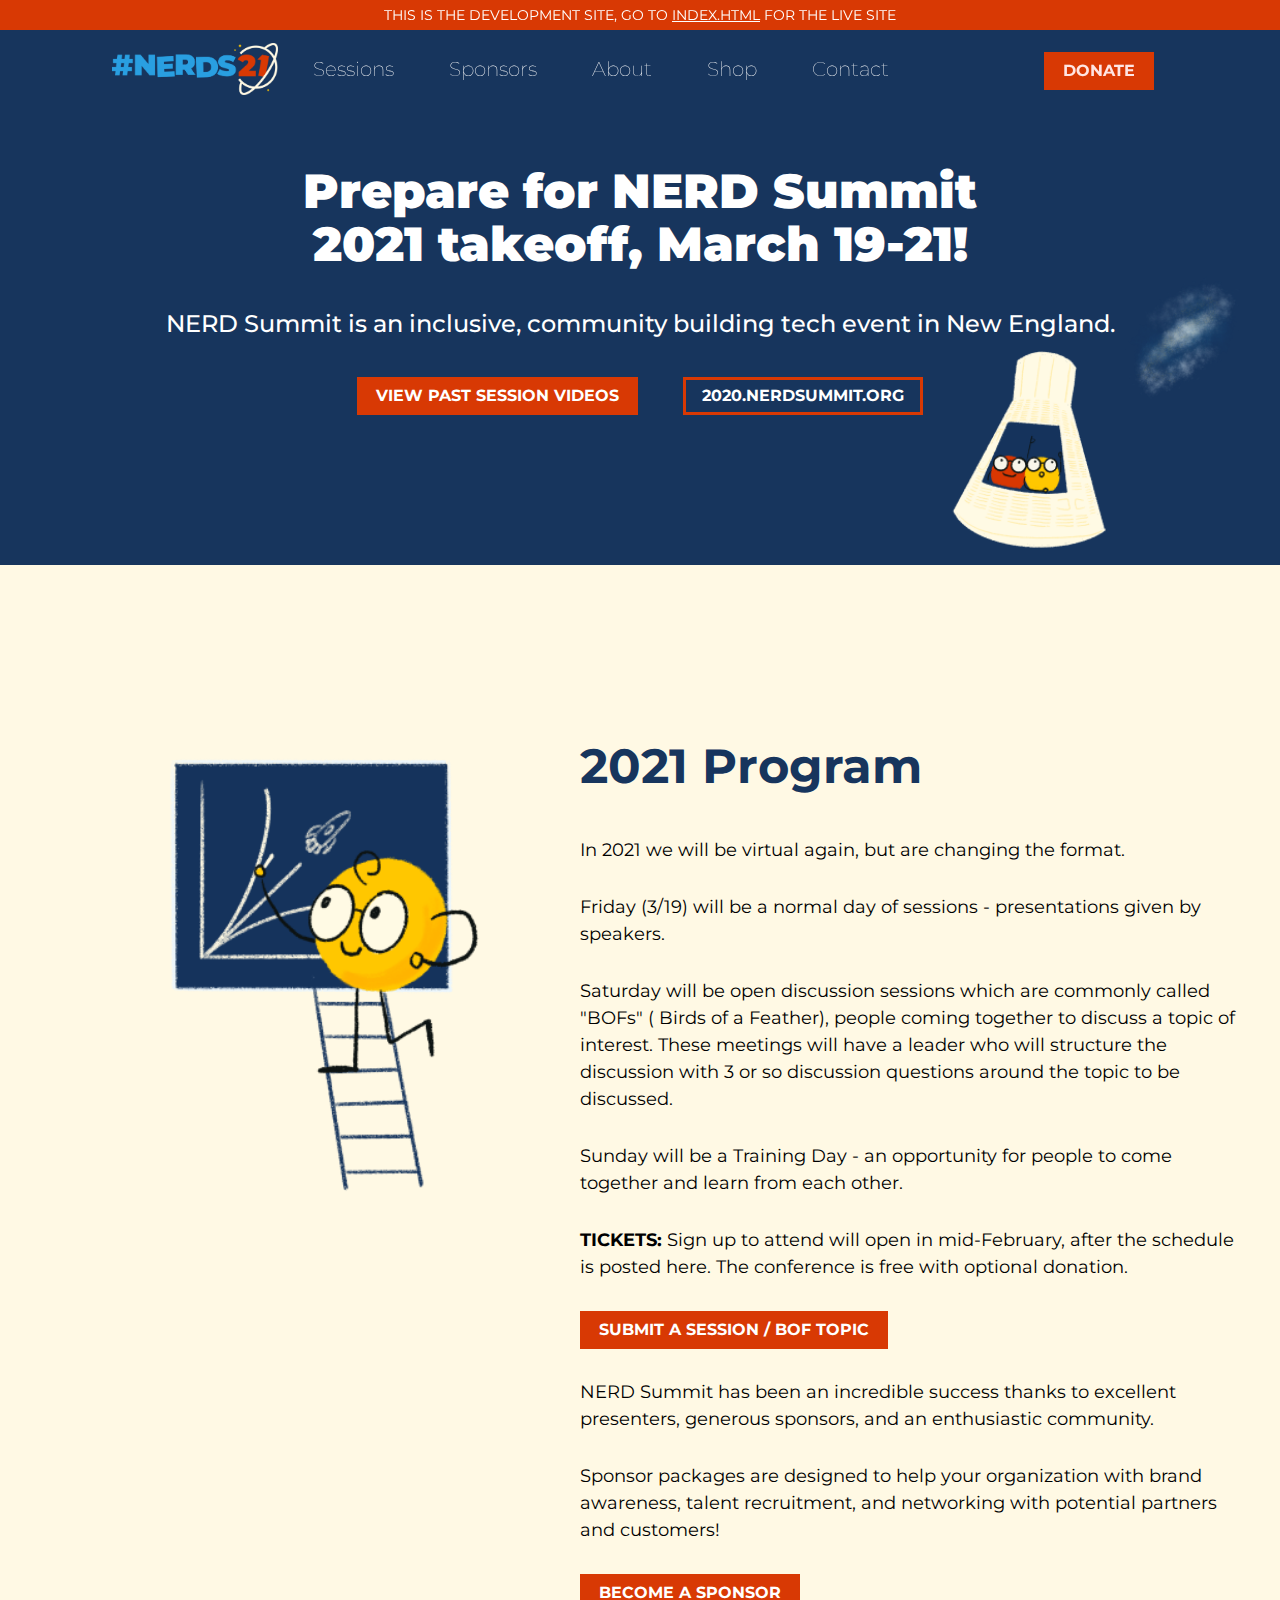
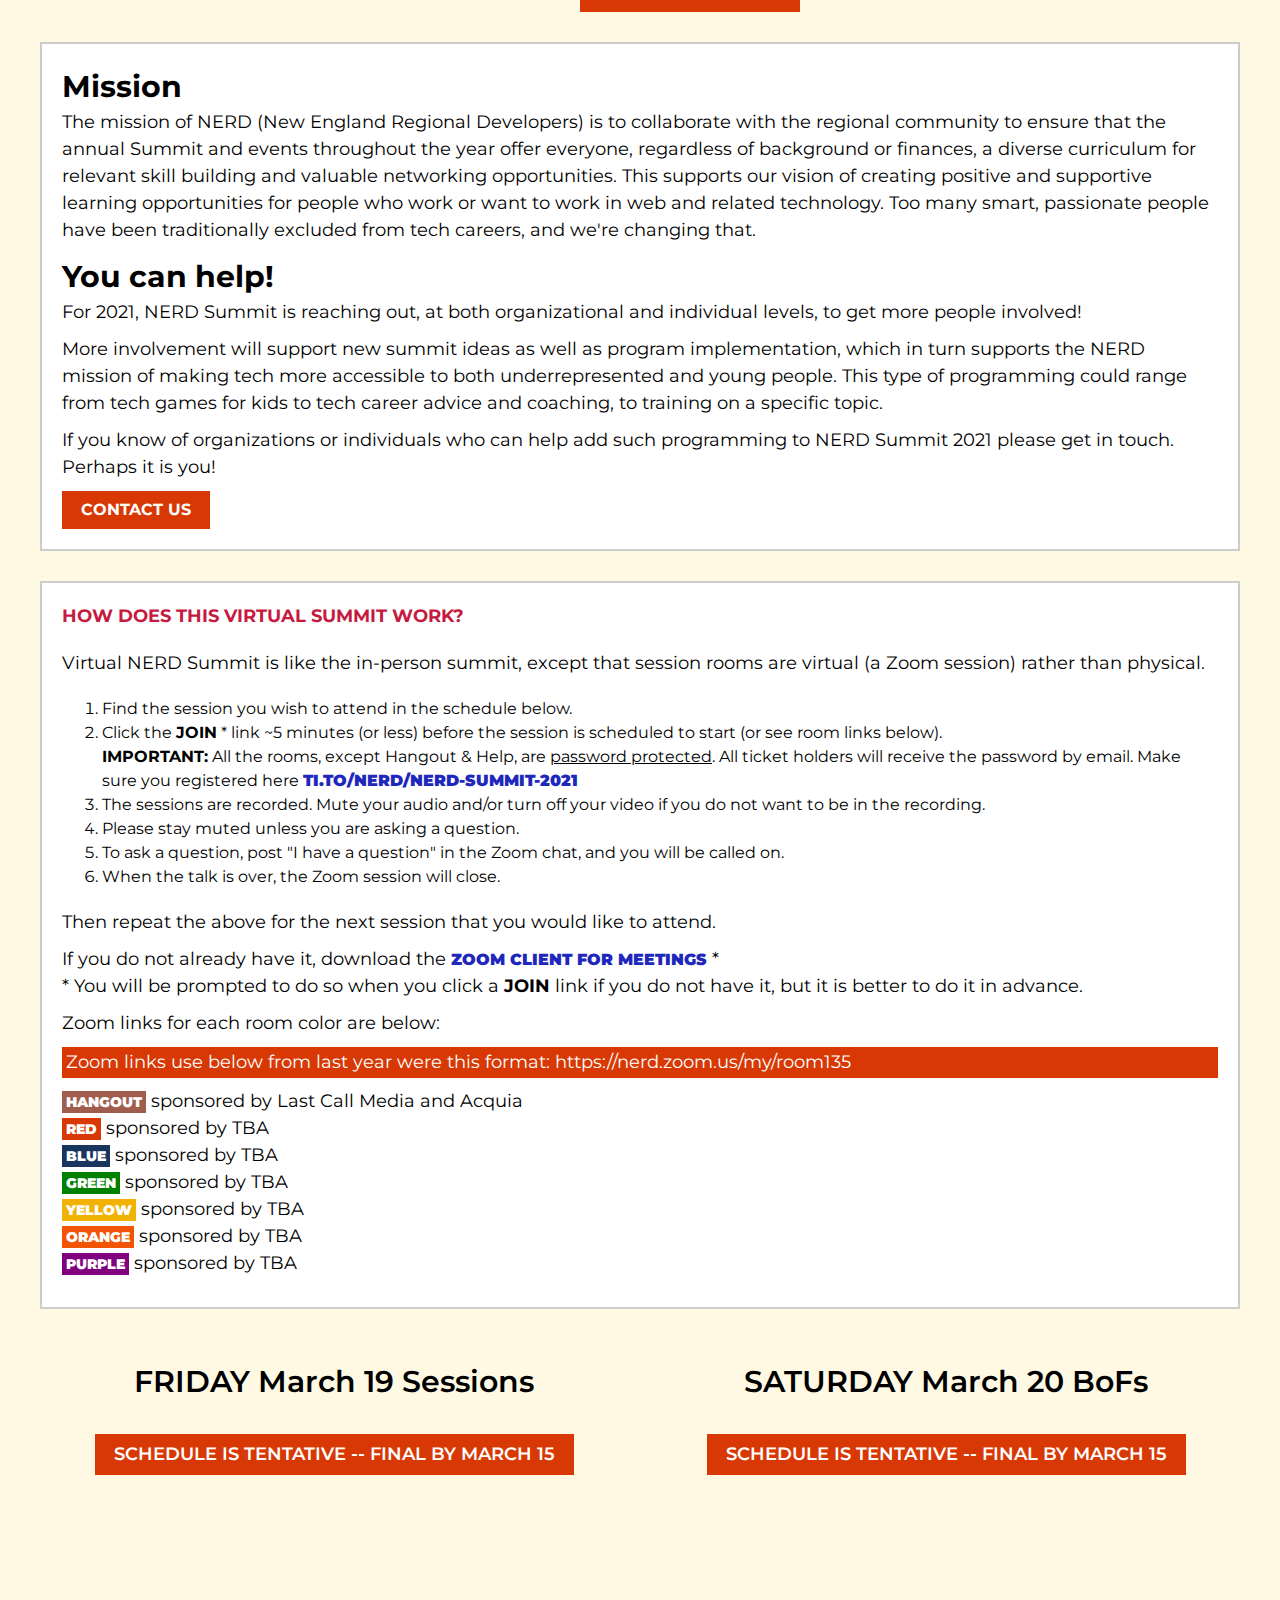
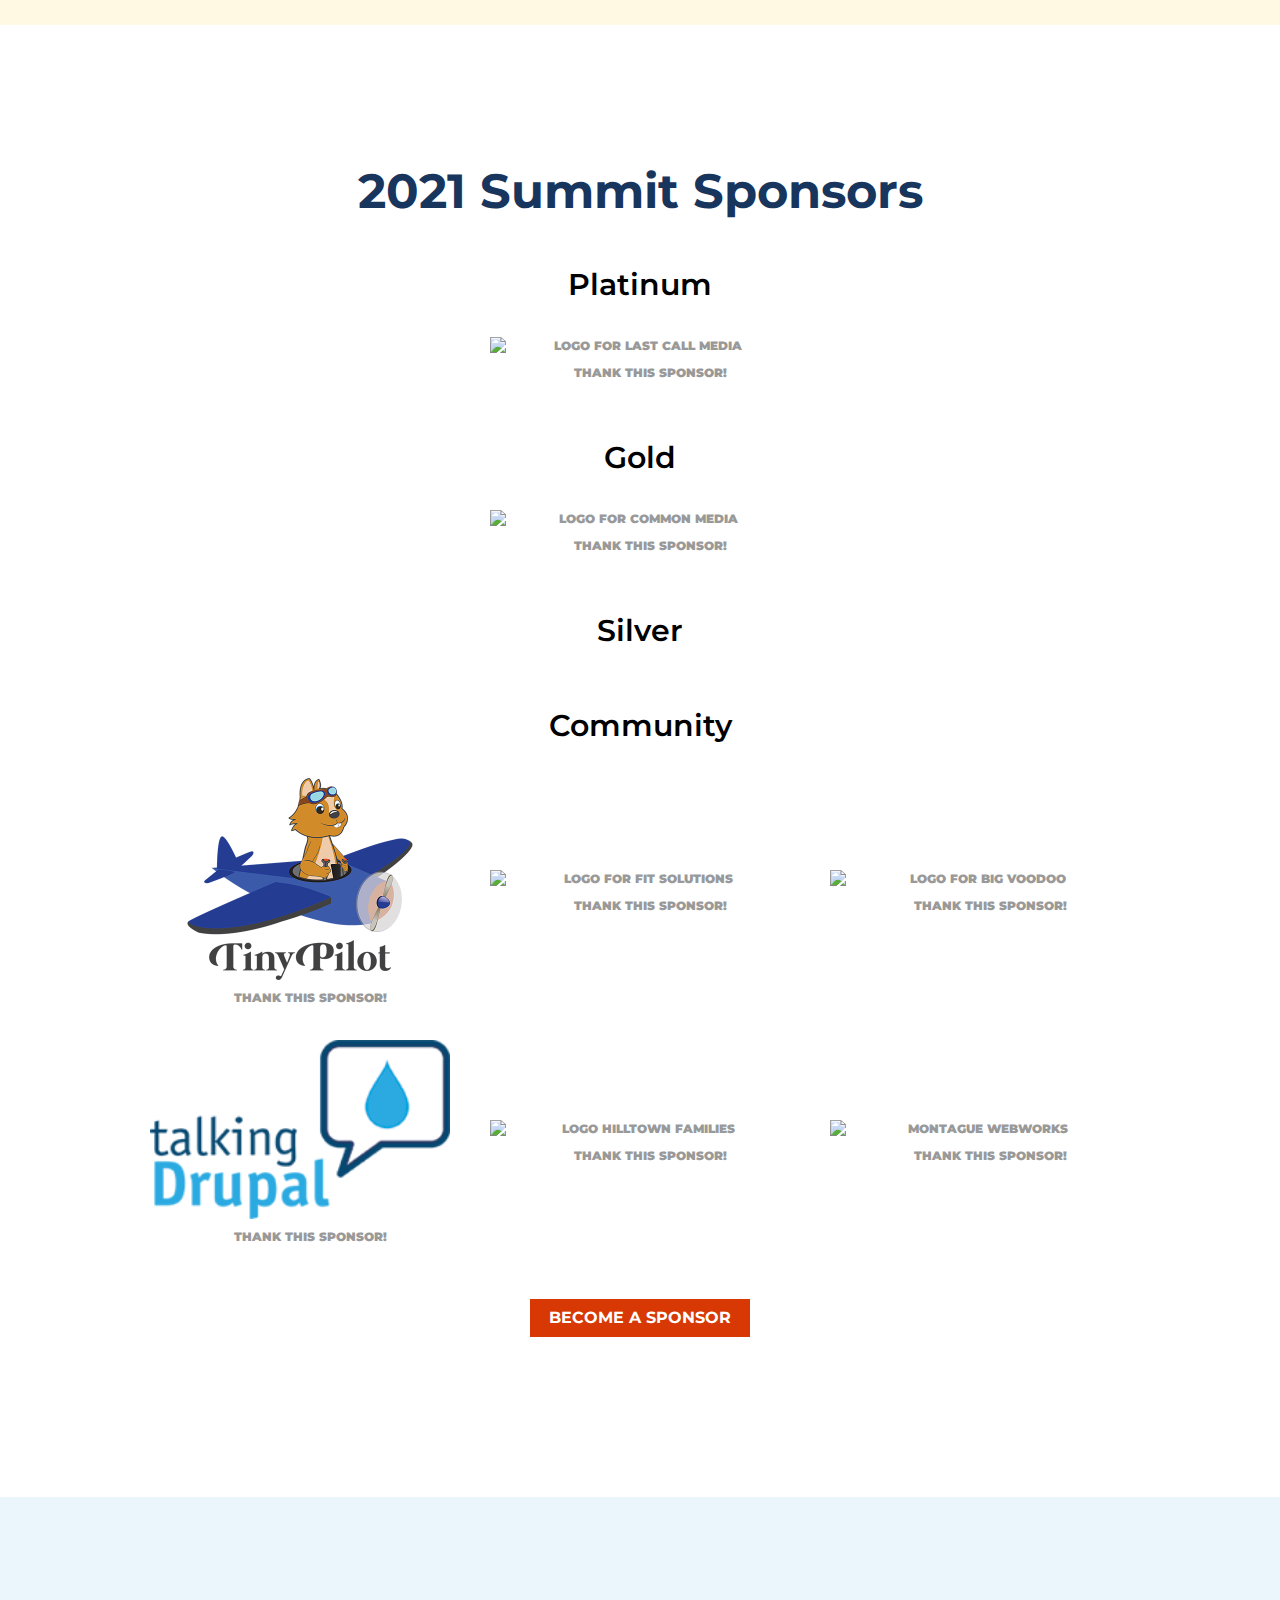
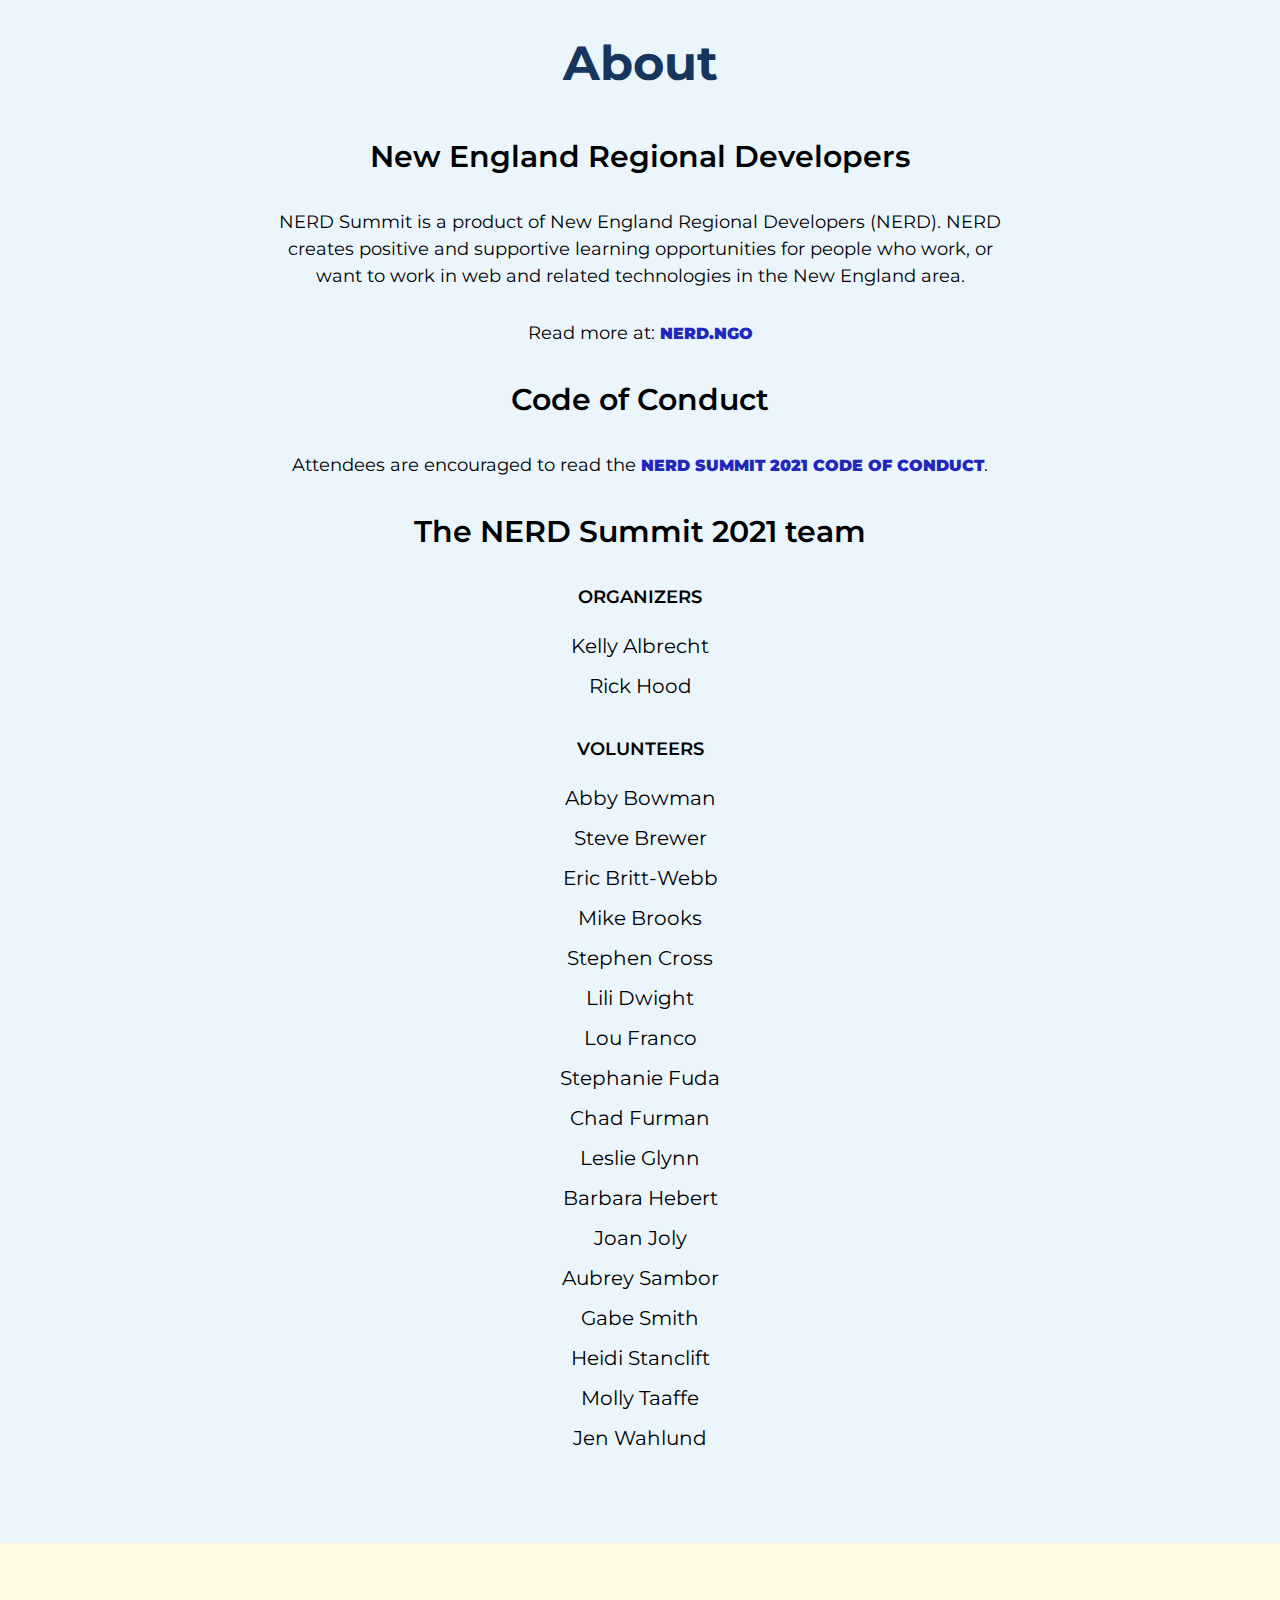
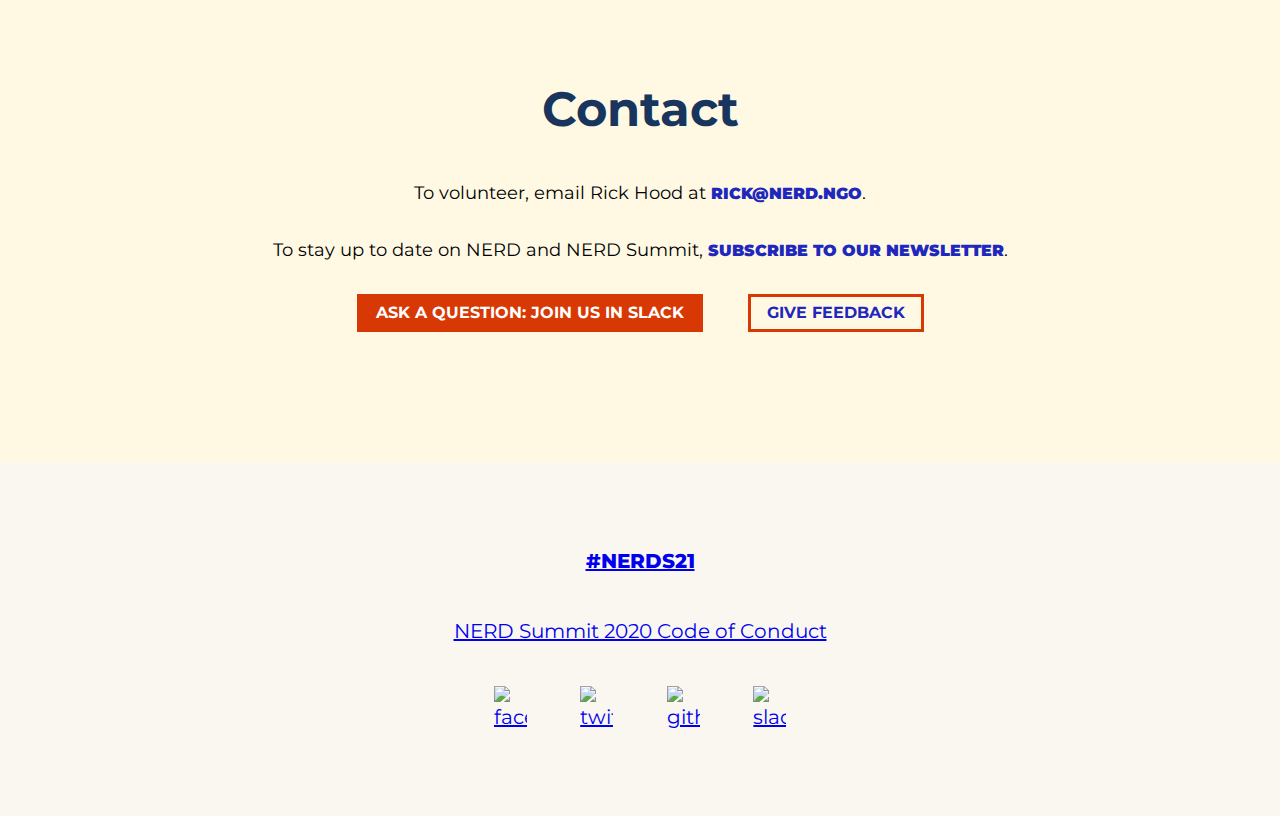
==== dev.html @ 6c16887d "tweaked colors" ====
<!doctype html>
<html class="no-js" lang="en" dir="ltr">

  <head>
    <meta charset="utf-8">
    <meta http-equiv="x-ua-compatible" content="ie=edge">
    <meta name="viewport" content="width=device-width, initial-scale=1.0">
    <title>NERD Summit 2021</title>
    <link rel="shortcut icon" href="images/NERDS21_Logo_favicon.png" type="image/png" />
    <link rel="stylesheet" href="fonts/stylesheet.css">
    <link rel="stylesheet" href="css-new/styles.css?v=1">
    <script src="https://cdnjs.cloudflare.com/ajax/libs/anchor-js/3.2.2/anchor.js"></script>
    <script src="https://cdnjs.cloudflare.com/ajax/libs/dompurify/2.0.3/purify.min.js"></script>
  </head>

  <body>

  <div id="skip">
    <a href="#maincontent">Skip to main content</a>
  </div>
  
    <header class="header" role="banner">

      <div class="header__inner header--fixed" id="header1">

        <div id="notice" class='dev'>
          <p>THIS IS THE DEVELOPMENT SITE, GO TO <a href="/">INDEX.HTML</a> FOR THE LIVE SITE</p>
        </div>

        <nav class="nav" role="navigation">
          <h1 class="logo"><a href="/"><img alt="NERDS 20 logo" src="/images/NERDS21_Logo_Website.png"></a></h1>
          <ul class="nav__list">
            <li class="nav__item"><a href="#sessions">Sessions</a></li>
            <!-- <li class="nav__item"><a href="#location">Location</a></li> -->
            <li class="nav__item"><a href="#sponsors">Sponsors</a></li>
            <li class="nav__item"><a href="#about">About</a></li>
            <li class="nav__item"><a href="https://shop.nerd.ngo/" target="blank">Shop</a></li>
            <li class="nav__item"><a href="#contact">Contact</a></li>
            <li class="nav__item billboard__button-item"><a class="billboard__button billboard__button--primary" href="https://www.mightycause.com/organization/Nerd" target="blank">Donate</a></li>
          </ul>
        </nav>
      </div>
    </header>

    <a class="billboard__anchor-link" name="summit"></a>

    <main id="mainconten" role="main">

    <section class="billboard billboard--summit">
      <div class="billboard__inner">
        <div class="billboard__narrow">
          <h2 class="billboard__header">Prepare for NERD Summit 2021 takeoff, March 19-21!</h2>
        </div>
        <span class="billboard__callout">NERD Summit is an inclusive, community building tech event in New England.</span>
              
        <ul class="billboard__button-container">
    <!--   <li class="billboard__button-item">
            <a class="billboard__button billboard__button--primary" href="https://ti.to/nerd/nerd-summit-2020" target="blank">Get tickets!</a>
          </li>  -->
           <li class="billboard__button-item">
                  <a class="billboard__button billboard__button--primary" href="https://www.youtube.com/nerdsummit" target="blank">View past session videos</a>
          </li>
          <li class="billboard__button-item">
                  <a class="billboard__button billboard__button--outline" href="https://2020.nerdsummit.org" target="blank">2020.nerdsummit.org</a>
          </li>
         <!--    <li class="billboard__button-item">
            <a class="billboard__button billboard__button--secondary" href="https://wiki.nerd.ngo/display/SPONSOR" target="blank">Become a sponsor</a>
          </li>
          -->
        </ul>
          <img src="images/NERDys_2021_3.png" class="nerdy__hero" alt="" />
      </div>
    </section>
    
    <section class="billboard billboard--sessions">
      <div class="billboard__inner">
        <div class="billboard__columns--45-55">
          <div>
            <img src="images/NERDys_2021_5_1.png" class="nerdy__sessions" alt="" />
          </div>
          <div>    
          <h2 class="billboard__header--blue">2021 Program</h2>     

          <p>In 2021 we will be virtual again, but are changing the format.</p>  
          <p>Friday (3/19) will be a normal day of sessions - presentations given by speakers.</p>  
          <p>Saturday will be open discussion sessions which are commonly called "BOFs" ( Birds of a Feather),  people coming together to discuss a topic of interest. 
          These meetings will have a leader who will structure the discussion with 3 or so discussion questions around the topic to be discussed. </p>
          <p>Sunday will be a Training Day - an opportunity for people to come together and learn from each other.<p>  
          <p><strong>TICKETS:</strong>  Sign up to attend will open in mid-February, after the schedule is posted here. The conference is free with optional donation.<p>   
    
          <a class="billboard__button billboard__button--primary" href='https://nerdsummit.atlassian.net/wiki/spaces/SES/overview'>SUBMIT A SESSION / BOF TOPIC</a> </p>
          <p> NERD Summit has been an incredible success thanks to excellent presenters, generous sponsors, and an enthusiastic community. </p>
          <p> Sponsor packages are designed to help your organization with brand awareness, talent recruitment, and networking with potential partners and customers! </p>            
          <a class="billboard__button billboard__button--primary" href="https://nerdsummit.atlassian.net/wiki/spaces/SPONSOR/overview" target="blank">Become a sponsor</a>

            </div>
          </div>
  

          <div class="virtual"> 
          <h2>Mission </h2>
          <p>The mission of NERD (New England Regional Developers) is to collaborate with the regional community to ensure that the annual Summit and events throughout the year offer everyone, regardless of background or finances, a diverse curriculum for relevant skill building and valuable networking opportunities. This supports our vision of creating positive and supportive learning opportunities for people who work or want to work in web and related technology. Too many smart, passionate people have been traditionally excluded from tech careers, and we're changing that.</p>
          <h2>You can help!</h2>
          <p>For 2021, NERD Summit is reaching out, at both organizational and individual levels, to get more people involved!</p>
          <p>More involvement will support new summit ideas as well as program implementation, which in turn supports the NERD mission of making tech more accessible to both underrepresented and young people.  This type of programming could range from tech games for kids to tech career advice and coaching, to training on a specific topic.</p>
          <p>If you know of organizations or individuals who can help add such programming to NERD Summit 2021 please get in touch.  Perhaps it is you!</p>
          <a class="billboard__button billboard__button--primary" href="#contact" target="blank">Contact Us</a>

          </div>

          <a class="billboard__anchor-link" name="sessions"></a>
         <div class="virtual">
           <h4>HOW DOES THIS VIRTUAL SUMMIT WORK?</h4>
            <p>Virtual NERD Summit is like the in-person summit, 
            except that session rooms are virtual (a Zoom session) rather than physical. 
            </p>
            <!--<p><strong>UPDATE:</strong> All the JOIN links have been replaced by VIEW VIDEO links
            for all sesssions which were recorded. 
            </p>-->
            <ol>
              <li>Find the session you wish to attend in the schedule below.</li>
              <li>Click the <strong>JOIN</strong> * link ~5 minutes (or less) before the session is scheduled to start (or see room links below). <br>
              <strong>IMPORTANT:</strong> All the rooms, except Hangout & Help, are <u>password protected</u>. All ticket holders will receive the password by email. Make sure you registered here <a href="https://ti.to/nerd/nerd-summit-2021">ti.to/nerd/nerd-summit-2021</a>
              </li>
              <li>The sessions are recorded. Mute your audio and/or turn off your video if you do not want to be in the recording.</li>            
              <li>Please stay muted unless you are asking a question.</li>
              <li>To ask a question, post "I have a question" in the Zoom chat, and you will be called on.</li>
              <li>When the talk is over, the Zoom session will close.</li>
            </ol>
           <p>Then repeat the above for the next session that you would like to attend.
            </p>
            <p>If you do not already have it, download the <a href="https://zoom.us/download#client_4meeting">Zoom Client for Meetings</a> * <br>
            * You will be prompted to do so when you click a <strong>JOIN</strong> link if you do not have it, but it is better to do it in advance.
            </p>
            <p>Zoom links for each room color are below: </p>
            <p class="red">Zoom links use below from last year were this format: https://nerd.zoom.us/my/room135</p>
            <p>
            <a href="/" target="_blank"><span class="coffee">HANGOUT</span></a> sponsored by Last Call Media and Acquia <br>
            <a href="/" target="_blank"><span class="red">RED</span></a> sponsored by TBA<br>
            <a href="/" target="_blank"><span class="blue">BLUE</span></a> sponsored by TBA<br>
            <a href="/" target="_blank"><span class="green">GREEN</span></a> sponsored by TBA<br>
            <a href="/" target="_blank"><span class="yellow">YELLOW</span></a> sponsored by TBA<br>
            <a href="/" target="_blank"><span class="orange">ORANGE</span></a> sponsored by TBA<br>
            <a href="/" target="_blank"><span class="purple">PURPLE</span></a> sponsored by TBA
            </p>
          </div> 

          <!--BEGIN SESSIONS-->

          <div class="timeslots">
    
            <div class="timeslot day-1">
              <h3 class="billboard__subheader" class="day">FRIDAY March 19 Sessions</h3>
                <!-- <a class="billboard__button billboard__button--primary" href="https://www.youtube.com/nerdsummit" target="blank">Click the VIEW VIDEO links in each session below, or click this to see all NERD Summit videos.</a> -->
                <h4 class="billboard__button billboard__button--primary">SCHEDULE IS TENTATIVE -- FINAL BY MARCH 15</h4>

              <div class="inner">
                <div id="Day-1"></div>
              </div>
            </div>
            <div class="timeslots-spacer"></div>
     
            <div class="timeslot day-2">
              <h3 class="billboard__subheader" class="day">SATURDAY March 20 BoFs</h3>
               <!--  <a class="billboard__button billboard__button--primary" href="https://www.youtube.com/nerdsummit" target="blank">Click the VIEW VIDEO links in each session below, or click this to see all NERD Summit videos.</a> -->
               <h4 class="billboard__button billboard__button--primary">SCHEDULE IS TENTATIVE -- FINAL BY MARCH 15</h4>

              <div class="inner">
                <div id="Day-2"></div>
              </div>
            </div>
        
          </div>   <!-- end timeslots -->

          <!--END SESSIONS-->

          <!-- HIDE FOR NOW 
          <div id="hackathon">
            <h4>NERDSummit 2020: Virtual Hackathon on Sunday!</h4>
            <p>NERDS2020 Hackathon will take place on Sunday, March 22nd from 9am to 4pm EST.</p>
            <p><strong>The Hackathon is going virtual, too!</strong>  <br>Slack and zoom, the same powerful tools that remote workers use every day, will also empower us to collaborate on the hackathon projects! More details to come.</p>
            <p>Do you like to code?  Do you want to code?  Have you tried to learn to code only to not know how to get started? </p>
            <p>Using JavaScript, Python, and maybe a Raspberry Pi or two, beginner programmers and professionals (ages 8 and up) will have opportunities to learn practical programming skills and participate in building real-world applications with mentors in a group setting.  </p>
            <p>Come join us for a day of networking, learning, and practical hacking -- make new friends, sharpen your skills and develop new ones in a fun and encouraging setting.  Sign-up is <a href="https://ace.atlassian.com/events/details/atlassian-northampton-presents-hackathon-at-nerd-summit/#/">here</a>.</p>
            <p>For more informmation see:  <a href="https://nerdsummit.org/virtual.html#virtual-hackathon">nerdsummit.org/virtual.html</a> </p>
          </div>
          END HIDE -->

      </div>  <!-- end billboard__inner -->
      <a class="billboard__anchor-link" name="location"></a>
    </section>

  <!-- START LOCATION SECTION --> 


    <!-- HIDE THE LOCATION SECTION FOR NOW, WE MAY NOT NEED IT 
    <section class="billboard billboard--location">

      <div class="billboard__inner">
        <div class="billboard__narrow">
        <h2 class="billboard__header">Location</h2>
        <p>NERDS Summit is normally held in the <a href="https://www.cns.umass.edu/research/buildings-and-facilities/integrated-sciences-building" target="blank">Integrated Sciences Building</a> <br>at UMass Amherst in Amherst, Massachusetts.</p>
        <p> At this time we do not know if NERD Summit 2021 will be physical or virtual, but we'll keep you posted!</p>

      
        <p><strong>NERD Summit 2020 is now virtual (see above). There will be no ativities taking place in the ISB building at UMass.</strong> </p>
     

        <p>Drive times: Logan (BOS) Airport: 2 hours, Bradley (BDL) Airport: 1 hour, <br>New Haven: 1.5 hour, NYC: 3.5 hours. </p>

        <p> Hotel UMass has reserved a block of rooms (Group Code: NED20C) with discounted room and parking rates.
        <strong>Contact the hotel by February 21, 2020</strong> to secure reservation using the above code. <br>
        877-822-2110 <br>
        <a href="https://hotelumass.com/" target="blank">www.hotelumass.com</a>
        </p>
        <img src="images/campus-map.jpg?version=2020-02-06" alt="UMass campus map" />
        <p><a href="/images/campus-map-large.jpg">Download full size map</a></p>  
        <p>The most convenient parking is the <a href="https://goo.gl/maps/99enxmQRPeE2" target="blank">Campus Center Parking Garage</a> <br>at a cost of $1.75/hr. <a href="https://www.umass.edu/transportation/where-park" target="blank">More parking options are available</a>.</p>

        <p> Google links: 
          <a href="https://www.google.com/maps/place/UMass+Parking+Services/@42.3913931,-72.5301145,21z/data=!4m5!3m4!1s0x89e6d270c7138c37:0x2ee98190aaf2d666!8m2!3d42.3925686!4d-72.5352348" target="blank">GARAGE</a> ($ Fri-Sun)  <br>
          <a href="https://www.google.com/maps/place/Lot+43,+Amherst,+MA+01003/data=!4m2!3m1!1s0x89e6d279851b236d:0x60b436f9b6c17e28?sa=X&ved=2ahUKEwiO3N3Y4ZXnAhWpdt8KHZf5A4MQ8gEwAHoECCIQAQ" target="blank">LOT 43</a> (free Sat,Sun)  
          <a href="https://www.google.com/maps/place/UMass+Parking+Services/@42.3920238,-72.5235833,18z/data=!4m5!3m4!1s0x89e6d270c7138c37:0x2ee98190aaf2d666!8m2!3d42.3925686!4d-72.5352348" target="blank">LOT 63</a> (free Sat,Sun) 
        </p>

        <p>There are <a href="https://www.google.com/maps/search/hotels+near+01002/@42.3606308,-72.5336356,12z/data=!3m1!4b1" target="blank">many hotels in the area</a> close by to UMass<br> including <a href="https://hotelumass.com/" target="blank">Hotel UMass</a> (see more above the map), very near the ISB building.</p>

        </div>
      </div>
      -->
      <a class="billboard__anchor-link" name="sponsors"></a>
    
    <!-- 
    </section> 
    -->

   <!-- END LOCATION SECTION -->

   
   <!-- START SPONSOR SECTION -->

    <section class="billboard billboard--sponsors">
      <div class="billboard__inner">
        <h2 class="billboard__header--blue">2021 Summit Sponsors</h2>
        
        <h3 class="billboard__subheader--sponsor">Platinum</h3>
        <div class="billboard__wrapper--sponsor">
          <div class="sponsor">
          <a href="https://lastcallmedia.com/" target="blank"><img src="images/lcm-platinum.png" alt="Logo for Last Call Media"></a>
          <a href="https://twitter.com/share?url=https%3A//nerdsummit.org&amp;text=Thank%20you%20%40LastCallMedia%20for%20sponsoring%20NERD%20Summit%21%20&amp;hashtags=NERDS21" target="_blank" class="sponsor-thank">Thank this Sponsor!</a>
          </div>
        </div>

        <h3 class="billboard__subheader--sponsor">Gold</h3>
        <div class="billboard__wrapper--sponsor">
          <div class="sponsor">
          <a href="http://www.commonmedia.com/" target="blank"><img src="images/common_media_20.png" alt="Logo for Common Media" width=450 height="auto"></a>
          <a href="https://twitter.com/share?url=https%3A//nerdsummit.org&amp;text=Thank%20you%20%40commonmedia%20for%20sponsoring%20NERD%20Summit%21%20&amp;hashtags=NERDS21" target="_blank" class="sponsor-thank">Thank this Sponsor!</a>
          </div>
        </div>
        
        <h3 class="billboard__subheader--sponsor">Silver</h3>
        <div class="billboard__wrapper--sponsor">
          <div class="sponsor">
          <!-- sponsor goes here -->
          </div>
        </div>
        
        <h3 class="billboard__subheader--sponsor">Community</h3>
        <div class="billboard__wrapper--sponsor">
          <div class="sponsor">
          <a href="https://tinypilotkvm.com/" target="blank"><img src="images/tiny_pilot.png" alt="Logo for TinyPilot" width=350 height="auto"></a>
          <a href="https://twitter.com/share?url=https%3A//nerdsummit.org&amp;text=Thank%20you%20%40tinypilotkvm%20for%20sponsoring%20NERD%20Summit%21%20&amp;hashtags=NERDS21" target="_blank" class="sponsor-thank">Thank this Sponsor!</a>
          </div>           
          <div class="sponsor">
          <a href="http://www.fitstaffingsolutions.com" target="blank"><img src="images/fit-logo-2019.jpg" alt="Logo for FIT Solutions"></a>
          <a href="https://twitter.com/share?url=https%3A//nerdsummit.org&amp;text=Thank%20you%20%40FIT_IT_Jobs%20for%20sponsoring%20NERD%20Summit%21%20&amp;hashtags=NERDS21" target="_blank" class="sponsor-thank">Thank this Sponsor!</a>
          </div>
          <div class="sponsor">
          <a href="https://www.bigvoodoo.com/" target="blank"><img src="images/bigvoodoologo.jpg" alt="Logo for Big Voodoo"></a> 
          <a href="https://twitter.com/share?url=https%3A//nerdsummit.org&amp;text=Thank%20you%20%40BigVoodoo%20for%20sponsoring%20NERD%20Summit%21%20&amp;hashtags=NERDS21" target="_blank" class="sponsor-thank">Thank this Sponsor!</a>
          </div>
          <div class="sponsor">
          <a href="https://talkingdrupal.com/" target="blank"><img src="images/talking_drupal_logo.png" alt="Logo Talking Drupal"></a>
          <a href="https://twitter.com/share?url=https%3A//nerdsummit.org&amp;text=Thank%20you%20%40TalkingDrupal%20for%20sponsoring%20NERD%20Summit%21%20&amp;hashtags=NERDS21" target="_blank" class="sponsor-thank">Thank this Sponsor!</a>
          </div>
          <div class="sponsor">
          <a href="https://hilltownfamilies.org/" target="blank"><img src="images/HTF_square_logo.jpg" alt="Logo Hilltown Families"></a>
          <a href="https://twitter.com/share?url=https%3A//nerdsummit.org&amp;text=Thank%20you%20%40HilltwnFamilies%20for%20sponsoring%20NERD%20Summit%21%20&amp;hashtags=NERDS21" target="_blank" class="sponsor-thank">Thank this Sponsor!</a>
          </div>
          <div class="sponsor">
          <a href="https://montaguewebworks.com/" target="blank"><img src="images/MWW-RocketFusion.jpg" alt="Montague WebWorks"></a>
          <a href="https://twitter.com/share?url=https%3A//nerdsummit.org&amp;text=Thank%20you%20https://montaguewebworks.com/%20for%20sponsoring%20NERD%20Summit%21%20&amp;hashtags=NERDS21" target="_blank" class="sponsor-thank">Thank this Sponsor!</a>
          </div>    
        </div>

        <ul class="billboard__button-container">
          <li class="billboard__button-item">
            <a class="billboard__button billboard__button--primary" href="https://nerdsummit.atlassian.net/wiki/spaces/SPONSOR/overview" target="blank">Become a sponsor</a>
          </li>
        </ul>

      </div>
      <a class="billboard__anchor-link" name="about"></a>
    </section>

   <!-- END SPONSOR SECTION -->

    <section class="billboard billboard--about">
      <div class="billboard__inner">
        <h2 class="billboard__header--blue">About</h2>
        <div class="billboard__narrow">

        <h3 class="billboard__subheader">New England Regional Developers</h3>

        <p>NERD Summit is a product of New England Regional Developers (NERD). NERD creates positive and supportive
            learning opportunities for people who work, or want to work in web and related technologies in the New
            England area.</p>
        <p>Read more at: <a href="https://nerd.ngo/" target="blank">nerd.ngo</a></p>

        <h3 class="billboard__subheader">Code of Conduct</h3>

        <p>Attendees are encouraged to read the <a href="code.html">NERD Summit 2021 Code of Conduct</a>.</p>

        <h3 class="billboard__subheader">The NERD Summit 2021 team</h3>

          <h4>Organizers</h4>
            <ul class="billboard__list">
              <li>Kelly Albrecht</li>
              <li>Rick Hood</li>
            </ul>

          <div class="billboard__columns">

            <div class="billboard__columns--start">
            <div class="billboard__columns--end">

            <h4>Volunteers</h4>
              <ul class="billboard__list">   
                <li>Abby Bowman </li>
                <li>Steve Brewer</li>
                <li>Eric Britt-Webb </li>
                <li>Mike Brooks</li>
                <li>Stephen Cross</li>
                <li>Lili Dwight </li>
                <li>Lou Franco</li>
                <li>Stephanie Fuda</li>
                <li>Chad Furman</li>
                <li>Leslie Glynn </li>
                <li>Barbara Hebert</li>
                <li>Joan Joly</li>         
                <li>Aubrey Sambor</li>
                <li>Gabe Smith</li>       
                <li>Heidi Stanclift</li>
                <li>Molly Taaffe</li>
                <li>Jen Wahlund </li>
              </ul>
            </div>
          </div>
        </div>
      </div>

      <a class="billboard__anchor-link" name="contact"></a>
    
    </section>

    <section class="billboard billboard--contact">
      <div class="billboard__inner">
        <h2 class="billboard__header--blue">Contact</h2>
        <p>To volunteer, email Rick Hood at <a href="mailto:rick@nerd.ngo">rick@nerd.ngo</a>.</p>
        <script type="text/javascript" src="//s3.amazonaws.com/downloads.mailchimp.com/js/signup-forms/popup/embed.js" data-dojo-config="usePlainJson: true, isDebug: false"></script>
        <script type="text/javascript">require(["mojo/signup-forms/Loader"], function(L) { L.start({"baseUrl":"mc.us3.list-manage.com","uuid":"1ef56f9dee567e2d166272484","lid":"3c10b5ac1e"}) })</script>
        <p>To stay up to date on NERD and NERD Summit, <a href="http://eepurl.com/SUIqr" target="blank">subscribe to our newsletter</a>.</p>
        
        <ul class="billboard__button-container">
          <li class="billboard__button-item">
            <a class="billboard__button billboard__button--primary" href="https://join.slack.com/t/nerdsummit/shared_invite/enQtNDcyODQ2ODg0NTAyLTllYjIzY2U0ZWE4YjJmYWM0MjVkNTYxMmZmMzUxZGFiYTM3YWE4MzA0ZDZmZTkzZGRiMDVkNTc5OGE5MWQ2YjY" target="blank">Ask a question: Join us in Slack</a>
          </li>
          <li class="billboard__button-item">
            <a class="billboard__button billboard__button--secondary" href="https://nerdsummit.org/feedback" target="blank">Give feedback</a>
          </li>
        </ul>
      </div>
    </section>

    </main>

    <footer class="footer" role="contentinfo">
      <div class="footer__inner">
        <p><a href="https://nerd.ngo" class="nerd-ngo-link">#NERDS21</a></p>
        <p><a href="/code-of-conduct.html" class="nerd-code-link">NERD Summit 2020 Code of Conduct</a></p>
        <ul class="social-media-links">
          <li><a class="social-link" href="https://www.facebook.com/nerdsummit" target="blank"><img class=social-icon
                src="images/social-media-logos/f_Logo_Online_04_2019/black/PNG/f_logo_RGB-Black_72.png" alt="facebook"
                width="33"></a></li>
          <li><a class="social-link" href="https://twitter.com/nerdsummit" target="blank"><img class=social-icon
                src="images/social-media-logos/Twitter Social Icons/Twitter_SocialIcon_Circle/Twitter_Social_Icon_Circle_White.svg"
                alt="twitter" width="33"></a></li>
          <li><a class="social-link" href="https://github.com/NERDngo/" target="blank"><img class=social-icon
                src="images/social-media-logos/GitHub-Mark/PNG/GitHub-Mark-64px.png" alt="github" width="33"></a></li>
          <li><a class="social-link"
              href="https://join.slack.com/t/nerdsummit/shared_invite/enQtNDcyODQ2ODg0NTAyLTllYjIzY2U0ZWE4YjJmYWM0MjVkNTYxMmZmMzUxZGFiYTM3YWE4MzA0ZDZmZTkzZGRiMDVkNTc5OGE5MWQ2YjY" target="blank"><img
                class=social-icon src="images/social-media-logos/Slack-selected-assets/Slack_Mark_Monochrome_Black.svg"
                alt="slack" width="33"></a></li>
        </ul>
      </div>
    </footer>


    <input type="checkbox" id="hamburger" />
    <label class="menuicon" for="hamburger">
      <span></span>
    </label>
    <div class="mobile-menu">
      <ul class="menu">
        <li><a class="menu-links" href="#sessions">Sessions</a></li>
        <!-- <li><a class="menu-links" href="#location">Location</a></li> -->
        <li><a class="menu-links" href="#sponsors">Sponsors</a></li>
        <li><a class="menu-links" href="#about">About</a></li>
        <li><a class="menu-links" href="https://shop.nerd.ngo/" target="blank">Shop</a></li>
        <li><a class="menu-links" href="#contact">Contact</a></li>
        <li><a class="menu-links pink-text" href="https://www.mightycause.com/organization/Nerd" target="blank">Donate</a></li>
      </ul>
    </div>
    <script>anchors.add('h4.hover-anchor');</script>

    </main>

    <script src="js/vendor/jquery.js"></script>
    <script src="js/vendor/what-input.js"></script>
    <script src="js/app.js"></script>
    <script src="js/sessions.js?ver=1"></script>

    <script language="javascript" type="text/javascript">
      $(document).ready(function () {
        $('#Day-1').on('click', '.top', function () {
          var $this = $(this);
          $this.next().slideToggle(function () {
            history.replaceState(null, null, $(this).is(':visible') ? ('#' + $this.attr('id')) : ' ');
          });
          $this.find('.top-control .plus').toggleClass('hide');
          $this.find('.top-control .minus').toggleClass('hide');          
        });
        $('#Day-2').on('click', '.top', function () {
          var $this = $(this);
          $this.next().slideToggle(function () {
            history.replaceState(null, null, $(this).is(':visible') ? ('#' + $this.attr('id')) : ' ');
          });
          $this.find('.top-control .plus').toggleClass('hide');
          $this.find('.top-control .minus').toggleClass('hide');
        });
      });
    </script>

    <script>
      const header = document.querySelector('#header1');

      if (window.scrollY > 10) {
        header.className = 'header__inner header--fixed header--scroll';
      }
      window.onscroll = () => {
        
        if (this.scrollY <= 10) header.className = 'header__inner header--fixed';
        else header.className = 'header__inner header--fixed header--scroll';
      };

    </script>
  </body>
</html>
---- css-new/styles.css ----
@import url("https://fonts.googleapis.com/css?family=Montserrat:400,500,600,700,900&display=swap");*,:after,:before{box-sizing:border-box}ol[class],ul[class]{padding:0}blockquote,body,dd,dl,figcaption,figure,h1,h2,h3,h4,li,ol[class],p,ul[class]{margin:0}body{min-height:100vh;scroll-behavior:smooth;text-rendering:optimizeSpeed;line-height:1.5}ol[class],ul[class]{list-style:none}a:not([class]){-webkit-text-decoration-skip:ink;text-decoration-skip-ink:auto}img{max-width:100%;display:block}article>*+*{margin-top:1em}button,input,select,textarea{font:inherit}@media (prefers-reduced-motion:reduce){*{-webkit-animation-duration:.01ms!important;animation-duration:.01ms!important;-webkit-animation-iteration-count:1!important;animation-iteration-count:1!important;-webkit-transition-duration:.01ms!important;transition-duration:.01ms!important;scroll-behavior:auto!important}}body{font-family:Montserrat,sans-serif;font-weight:400}.billboard__inner,.footer__inner{margin:auto;max-width:1200px}.header{background:#ffe5e3;display:-webkit-box;display:flex;-webkit-box-pack:center;justify-content:center}.header--fixed{text-align:center;position:fixed;-webkit-transition:all .1s ease;transition:all .1s ease;z-index:1}.header__inner{height:110px;width:100%}@media (max-width:767px){.header__inner{height:130px}}.header__inner a{text-decoration:none;color:#fff}@media (max-width:854px) and (min-width:767px){.header__inner a{padding:15px;text-align:left}}.header--scroll{background:#17355d}.header--scroll a{text-decoration:none;color:#fff}.nav{padding:22px;display:-webkit-box;display:flex;width:100%;text-align:center;-webkit-box-pack:center;justify-content:center}.nav li:last-child{display:inline-block;color:#faf8f2;align-content:flex-end;margin-left:100px;text-transform:uppercase}.nav li:last-child a{color:#ffe5e3;font-size:16px;font-weight:700;padding:4px 16px}@media (max-width:958px){.nav li:last-child{margin-left:0}}@media (max-width:1200px){.nav li:last-child{display:none}}.nav__item{display:inline-block;padding:0 25px 25px}@media (max-width:1200px){.nav__item{display:none}}.nav__item a{font-weight:lighter;-webkit-transition:border-bottom .2s;transition:border-bottom .2s}.nav__item a:hover{border-bottom:3px solid #d83904}.nav .logo{margin-top:-7px}.nav .logo a{color:#2027bd;display:inline-block;padding:10px;font-size:24px;text-align:center}.nav .logo img{width:166px;position:relative;top:-12px}.menu{margin:0;list-style-type:none}.menu>li{vertical-align:middle}[data-whatinput=mouse] .menu>li{outline:0}.menu>li>a{display:block;padding:.7rem 1rem;line-height:1;text-decoration:none}.menu a,.menu button,.menu input{margin-bottom:0}.menu>li>a i,.menu>li>a i+span,.menu>li>a img,.menu>li>a img+span,.menu>li>a svg,.menu>li>a svg+span{vertical-align:middle}.menu>li>a i,.menu>li>a img,.menu>li>a svg{margin-right:.25rem;display:inline-block}.menu>li{display:table-cell}.menu.vertical>li{display:block}@media screen and (min-width:40em){.menu.medium-horizontal>li{display:table-cell}.menu.medium-vertical>li{display:block}}@media screen and (min-width:64em){.menu.large-horizontal>li{display:table-cell}.menu.large-vertical>li{display:block}}.menu.simple li{line-height:1;display:inline-block;margin-right:1rem}.menu.simple a{padding:0}.menu.align-right:after,.menu.align-right:before{content:" ";display:table}.menu.align-right:after{clear:both}.menu.align-right>li{float:right}.menu.expanded{width:100%;display:table;table-layout:fixed}.menu.expanded>li:first-child:last-child{width:100%}.menu.icon-top>li>a{text-align:center}.menu.icon-top>li>a i,.menu.icon-top>li>a img,.menu.icon-top>li>a svg{display:block;margin:0 auto .25rem}.menu.nested{margin-left:1rem}.menu .active>a{color:#fefefe;background:#2199e8}.menu-text{font-weight:700;color:inherit;line-height:1;padding:.7rem 1rem}.menu-centered{text-align:center}.menu-centered>.menu{display:inline-block}.no-js [data-responsive-menu] ul{display:none}.menu-icon{position:relative;display:inline-block;vertical-align:middle;cursor:pointer;width:20px;height:16px}.menu-icon:after{content:"";position:absolute;display:block;width:100%;height:2px;background:#fefefe;top:0;left:0;box-shadow:0 7px 0 #fefefe,0 14px 0 #fefefe}.menu-icon:hover:after{background:#cacaca;box-shadow:0 7px 0 #cacaca,0 14px 0 #cacaca}.menu-icon.dark{position:relative;display:inline-block;vertical-align:middle;cursor:pointer;width:20px;height:16px}.menu-icon.dark:after{content:"";position:absolute;display:block;width:100%;height:2px;background:#0a0a0a;top:0;left:0;box-shadow:0 7px 0 #0a0a0a,0 14px 0 #0a0a0a}.menu-icon.dark:hover:after{background:#8a8a8a;box-shadow:0 7px 0 #8a8a8a,0 14px 0 #8a8a8a}#hamburger,.menuicon span,.mobile-menu,label.menuicon{display:none}@media screen and (max-width:1200px){.section-header{font-size:110px}.header-logo{position:fixed;margin-left:10px}.title-bar.sticky,.title-bar.sticky.is-at-top.is-stuck{background-color:transparent}.title-bar.sticky{position:fixed;z-index:5}#hamburger:checked~.mobile-menu{background-color:#299fe1;z-index:1}#hamburger:checked~.mobile-menu .menu{-webkit-transform:perspective(600px) rotateX(0deg) translateY(0);transform:perspective(600px) rotateX(0deg) translateY(0);opacity:1;visibility:visible;pointer-events:all}.mobile-menu{display:block;background:none;background-color:transparent;position:fixed;top:0;width:100%;height:100%;-webkit-transition:.2s,.4s,background-color,ease-in-out;transition:.2s,.4s,background-color,ease-in-out;z-index:-1}.mobile-menu .menu{top:80px;position:relative;opacity:0;-webkit-transition:.2s,.5s,opactiy,ease-in-out,-webkit-transform;transition:.2s,.5s,opactiy,ease-in-out,-webkit-transform;transition:.2s,.5s,transform,opactiy,ease-in-out;transition:.2s,.5s,transform,opactiy,ease-in-out,-webkit-transform;-webkit-transform:perspective(600px) rotateX(35deg) translateY(-50%);transform:perspective(600px) rotateX(35deg) translateY(-50%);visibility:hidden;pointer-events:none}.mobile-menu li{display:block;opacity:1;width:100%}.mobile-menu li:hover{background:#fff}.mobile-menu li a:hover{color:#000}.mobile-menu li a{padding:0;margin:0;line-height:1.5em;color:#000;text-align:center;font-size:1.5em;-webkit-transition:.1s,.2s,all,ease-in-out;transition:.1s,.2s,all,ease-in-out}#hamburger{display:none}label.menuicon{position:fixed;top:30px;right:10px;display:block;cursor:pointer;height:21px;width:25px;z-index:99}.menuicon span{display:block;top:38px;width:25px;height:5px;background-color:#fff;position:relative;-webkit-transition-duration:0;transition-duration:0}}@media screen and (max-width:1200px) and (max-width:767px){.menuicon span{top:58px}}@media screen and (max-width:1200px){.menuicon span:after,.menuicon span:before{display:block;content:"";position:absolute;width:25px;height:5px;background-color:#fff;-webkit-transition-property:margin,-webkit-transform;-webkit-transition-duration:.2s;transition-duration:.2s;-webkit-transition-delay:.2s,0;transition-delay:.2s,0}.menuicon span:before{margin-top:-8px}.menuicon span:after{margin-top:8px}#hamburger:checked~.menuicon span{background-color:transparent}#hamburger:checked~.menuicon span:after,#hamburger:checked~.menuicon span:before{margin-top:0;-webkit-transition-delay:0,.2s;transition-delay:0,.2s}#hamburger:checked~.menuicon span:before{-webkit-transform:rotate(45deg);transform:rotate(45deg)}#hamburger:checked~.menuicon span:after{-webkit-transform:rotate(-45deg);transform:rotate(-45deg)}}html{box-sizing:border-box;font-size:20px}.main{padding-top:50px}#skip a{display:block;position:absolute;left:-999px;top:-999px}#skip a:focus{left:0;top:0;padding:3px;background:#ffc;border:1px solid #900}#notice{height:30px;background:#000;color:#fff;font-size:14px;padding-top:5px}#notice a{color:#fff;text-decoration:underline}@media (max-width:767px){#notice{height:50px}}#notice.dev{background-color:#d83904}.billboard--sessions{padding-top:50px}.billboard--sessions .timeslots{display:-webkit-box;display:flex;-webkit-box-orient:horizontal;-webkit-box-direction:normal;flex-direction:row;flex-wrap:wrap;margin:50px auto auto;width:100%}.billboard--sessions .timeslots .timeslot{width:100%;text-align:center}@media (min-width:768px){.billboard--sessions .timeslots .timeslot{width:49%}}.billboard--sessions .timeslots .timeslot .inner{text-align:left}.billboard--sessions .timeslots .timeslots-spacer{width:0}@media (min-width:768px){.billboard--sessions .timeslots .timeslots-spacer{width:2%}}.billboard--sessions .session{padding:20px;background-color:#fff;border:2px solid #ccc}.billboard--sessions .session .top{display:-webkit-box;display:flex;-webkit-box-orient:horizontal;-webkit-box-direction:normal;flex-direction:row;flex-wrap:nowrap}.billboard--sessions .session .top-content{width:93%}.billboard--sessions .session .top-control{width:7%;position:relative}.billboard--sessions .session .top-control .minus,.billboard--sessions .session .top-control .plus{position:absolute;color:#2128bd;font-weight:700;font-size:3rem;-webkit-transition:.1s ease;transition:.1s ease;cursor:pointer}.billboard--sessions .session .top-control .minus{top:-4px;left:6px}.billboard--sessions .session .top-control .show{opacity:1%}.billboard--sessions .session .top-control .hide{opacity:0}.billboard--sessions .session .time{display:inline-block;font-size:16px;font-weight:700}.billboard--sessions .session .time strong{font-weight:700}.billboard--sessions .session .room{margin-left:10px;display:inline-block;font-size:20px}.billboard--sessions .session .room label{font-size:16px}.billboard--sessions .session .tags{margin-left:10px;display:inline-block;font-size:16px}.billboard--sessions .session .tags label{font-size:16px}.billboard--sessions .session .info{display:none}.billboard--sessions .session h4{text-transform:none;font-weight:700;color:#c61a40;margin-bottom:5px}.billboard--sessions .session p.speaker{margin-bottom:5px}.billboard--sessions .\#2\:15,.billboard--sessions .\#4\:15,.billboard--sessions .\#11\:00{background-color:#eee}.billboard--sessions .\#5\:00,.billboard--sessions .\#5\:15,.billboard--sessions .\#8\:30,.billboard--sessions .\#9\:15,.billboard--sessions .\#12\:00{background-color:#c9eef5}.billboard--sessions .\#1\:00{background-color:#bbf6d0}.billboard--sessions #hackathon{margin-top:30px;padding:20px;background-color:#fff;border:2px solid #ccc}.billboard--sessions #hackathon h4{text-transform:none;font-weight:700;color:#c61a40;margin-bottom:20px}.billboard--sessions #hackathon p{margin-bottom:10px}.billboard--sessions #hackathon #hackathon-sponsor{text-align:center}.billboard--sessions #hackathon #hackathon-sponsor img{display:block;margin:auto;width:50%}.billboard--sessions #hackathon #hackathon-partners{text-align:center;display:-webkit-box;display:flex;-webkit-box-orient:vertical;-webkit-box-direction:normal;flex-direction:horizontal;flex-wrap:nowrap}.billboard--sessions #hackathon #hackathon-partners .hackathon-partner{width:20%}.billboard--sessions #hackathon #hackathon-partners .hackathon-partner img{width:100%}.billboard--sessions #hackathon p.center-text{width:100%;display:block;text-align:center}.billboard--sessions .virtual{max-width:100%;margin-top:30px;padding:20px;background-color:#fff;border:2px solid #ccc}.billboard--sessions .virtual h4{text-transform:none;font-weight:700;color:#c61a40;margin-bottom:20px}.billboard--sessions .virtual p{margin-bottom:10px}.billboard--sessions .virtual p.center-text{width:100%;display:block;text-align:center}.billboard--sessions .virtual ol li{font-size:16px}.red{background-color:#d83904}.blue,.red{color:#fff;font-size:14px;padding:2px 4px}.blue{background-color:#17355d}.green{background-color:green}.green,.orange{color:#fff;font-size:14px;padding:2px 4px}.orange{background-color:#f15404}.yellow{background-color:#f1b204}.purple,.yellow{color:#fff;font-size:14px;padding:2px 4px}.purple{background-color:purple}.pink{background-color:pink}.coffee,.pink{color:#fff;font-size:14px;padding:2px 4px}.coffee{background-color:#a05c4d}.billboard{margin:auto;padding:90px 0}@media (min-width:768px){.billboard{padding:130px 0}}.billboard__inner{display:-webkit-box;display:flex;-webkit-box-orient:vertical;-webkit-box-direction:normal;flex-direction:column;-webkit-box-align:center;align-items:center;-webkit-box-pack:center;justify-content:center;height:100%;text-align:center;padding:0 20px;position:relative}@media (min-width:768px){.billboard__inner{padding:0}}.billboard--sessions .billboard__inner{text-align:left}.billboard__narrow{max-width:750px}.billboard--sessions .billboard__narrow{max-width:840px}.billboard--summit{background:#17355d;padding-top:165px;padding-bottom:150px}.billboard--sessions{background-color:#fff9e4}.billboard--sessions .billboard__button-container{text-align:left}.billboard--location{background-color:#ecf1fd}@media (min-width:768px){.billboard--location{padding-top:0}}@media (min-width:768px){.billboard--location .billboard__narrow{padding-top:130px}}.billboard--location p:last-of-type{margin-bottom:0}@media (min-width:768px){.billboard--sponsors{padding-bottom:160px}}.billboard--sponsors .sponsor{width:300px;margin-left:20px;margin-right:20px;text-align:center}.billboard--sponsors .sponsor a:not(.billboard__button){font-size:12px;font-weight:900;color:#999;text-transform:uppercase;text-decoration:none;-webkit-transition:border-bottom .2s;transition:border-bottom .2s}.billboard--sponsors .sponsor a:not(.billboard__button):hover{border-bottom:3px solid #2027bd;color:#000}.billboard--sponsors .sponsor img{width:100%;height:auto}.billboard--about{background-color:#eaf5fc}@media (min-width:768px){.billboard--about{padding-bottom:0}}@media (min-width:768px){.billboard--about .billboard__columns{padding-bottom:90px}}.billboard--contact{background-color:#fff9e4}.billboard__callout{font-size:21px;font-weight:500;margin-bottom:25px;color:#fff}@media (min-width:768px){.billboard__callout{font-size:24px;margin-bottom:35px}}.billboard__header{color:#fff;font-size:34px;font-weight:900;line-height:1.1;padding-bottom:25px}.billboard__header--blue{color:#17355d}@media (min-width:768px){.billboard__header,.billboard__header--blue{font-size:48px;padding-bottom:35px}}.billboard__subheader{font-size:24px;font-weight:600;margin-bottom:20px}.billboard__subheader--sponsor{font-size:24px;font-weight:600;margin-bottom:0}@media (min-width:768px){.billboard__subheader--sponsor{font-size:30px}}@media (min-width:768px){.billboard__subheader{font-size:30px;margin-bottom:30px}}.billboard h4{font-size:18px;font-weight:600;margin-bottom:20px;text-transform:uppercase}.billboard h5{margin:15px 0}.billboard__button-container{width:100%;text-align:center}.billboard__button-item{text-align:center}.billboard__button-item:not(:last-child){margin-bottom:20px}@media (min-width:768px){.billboard__button-item{display:inline-block;max-width:none}.billboard__button-item:not(:last-child){margin-right:40px;margin-bottom:0}}.billboard__button{font-size:16px;border:3px solid #d83904;padding:4px 16px;display:inline-block;text-decoration:none;font-weight:700;text-transform:uppercase;-webkit-transition:all .3s;transition:all .3s}.billboard__button--primary{background-color:#d83904;color:#fff}.billboard__button--primary:hover{background-color:#000;border-color:#000}.billboard__button--outline{border:3px solid #d83904;color:#fff}.billboard__button--outline:hover{background-color:#000;border-color:#000}.billboard__button--secondary{background-color:transparent;color:#2027bd}.billboard__button--secondary:hover{color:#000;border-color:#000}.billboard__wrapper{display:-webkit-box;display:flex;-webkit-box-align:center;align-items:center;-webkit-box-pack:center;justify-content:center;flex-wrap:wrap;margin-top:30px}.billboard__wrapper a{margin:0 20px}.billboard__wrapper--sponsor{display:-webkit-box;display:flex;-webkit-box-align:center;align-items:center;-webkit-box-pack:center;justify-content:center;flex-wrap:wrap;margin-top:0;margin-bottom:50px}.billboard__wrapper--sponsor a{margin:0 20px}.billboard__columns{margin-top:20px}@media (min-width:768px){.billboard__columns{display:-webkit-box;display:flex;-webkit-box-align:start;align-items:flex-start;-webkit-box-pack:center;justify-content:center;margin-top:35px}.billboard__columns>div{flex-basis:50%}}@media (min-width:768px){.billboard__columns--55-45{display:-webkit-box;display:flex;-webkit-box-align:start;align-items:flex-start;-webkit-box-pack:center;justify-content:center;margin-top:35px}.billboard__columns--55-45>div:first-child{flex-basis:55%}.billboard__columns--55-45>div:last-child{flex-basis:45%}}@media (min-width:768px){.billboard__columns--45-55{display:-webkit-box;display:flex;-webkit-box-align:start;align-items:flex-start;-webkit-box-pack:center;justify-content:center;margin-top:35px}.billboard__columns--45-55>div:first-child{flex-basis:45%}.billboard__columns--45-55>div:last-child{flex-basis:55%}}.billboard__list{margin:0;padding:0;list-style:none}.billboard__list li:not(:last-child){margin-bottom:10px}.billboard p{font-weight:400;margin-bottom:30px;font-size:18px}.billboard a:not(.billboard__button){font-size:16px;font-weight:900;color:#2027bd;text-transform:uppercase;text-decoration:none;-webkit-transition:border-bottom .2s;transition:border-bottom .2s}.billboard a:not(.billboard__button):hover{border-bottom:3px solid #2027bd;color:#000}.nerdy__hero{display:none}@media (min-width:768px){.nerdy__hero{display:inline;width:400px;position:absolute;bottom:-200px;right:0}}.nerdy__sessions{display:none}@media (min-width:768px){.nerdy__sessions{display:inline;width:600px;margin-top:-80px}}.nerdy__sponsors{display:none}@media (min-width:768px){.nerdy__sponsors{display:inline;width:480px;position:absolute;bottom:-325px;left:0}}.footer{background-color:#f9f7f0;text-align:center}.footer img.social-icon{fill:#000}.footer .nerd-ngo-link{font-family:Montserrat,sans-serif;font-weight:800}.footer .nerd-code-link,.footer .nerd-ngo-link{display:block;padding:20px 0}.footer ul.social-media-links{display:-webkit-box;display:flex;-webkit-box-pack:space-evenly;justify-content:space-evenly;max-width:20rem;margin:auto;padding-top:20px;padding-bottom:20px}.footer__inner{padding-top:5%;padding-bottom:5%}@media (min-width:1200px){.footer__inner{background-size:443px}}
/*# sourceMappingURL=[data-uri] */
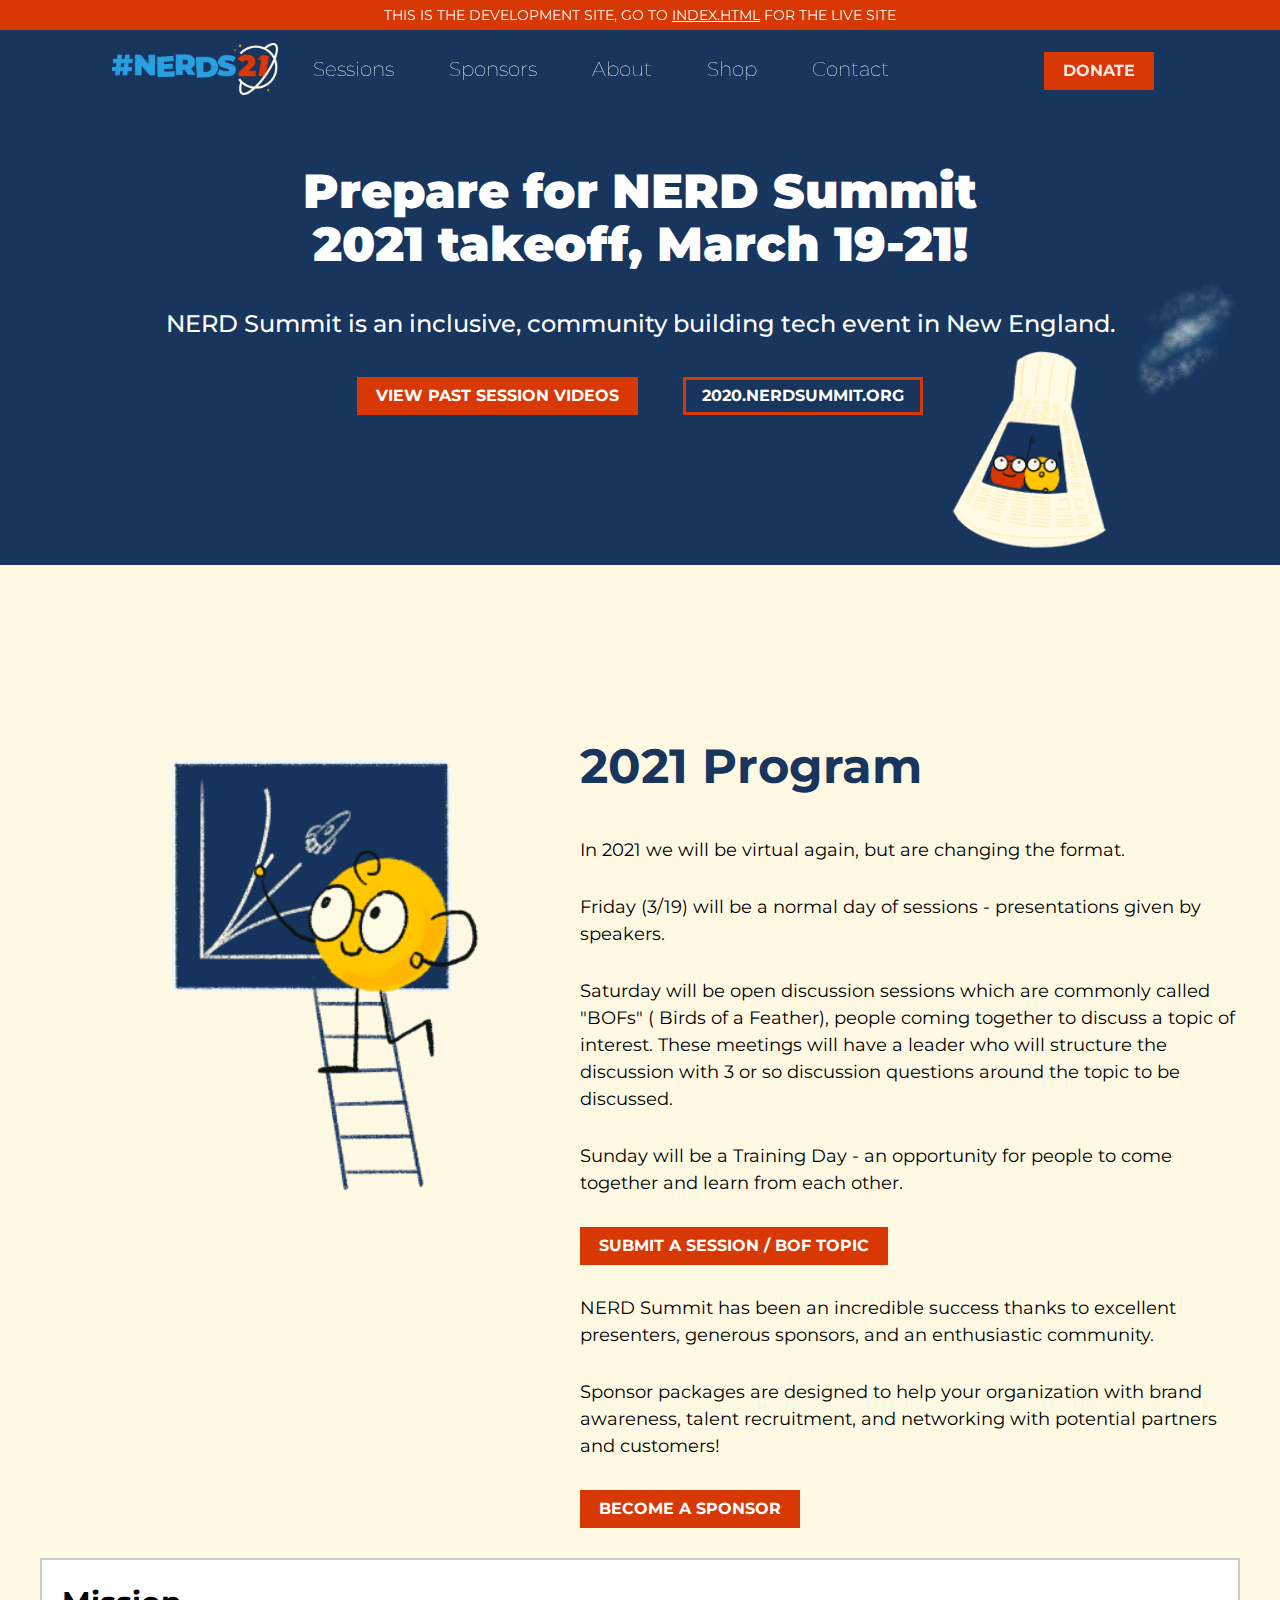
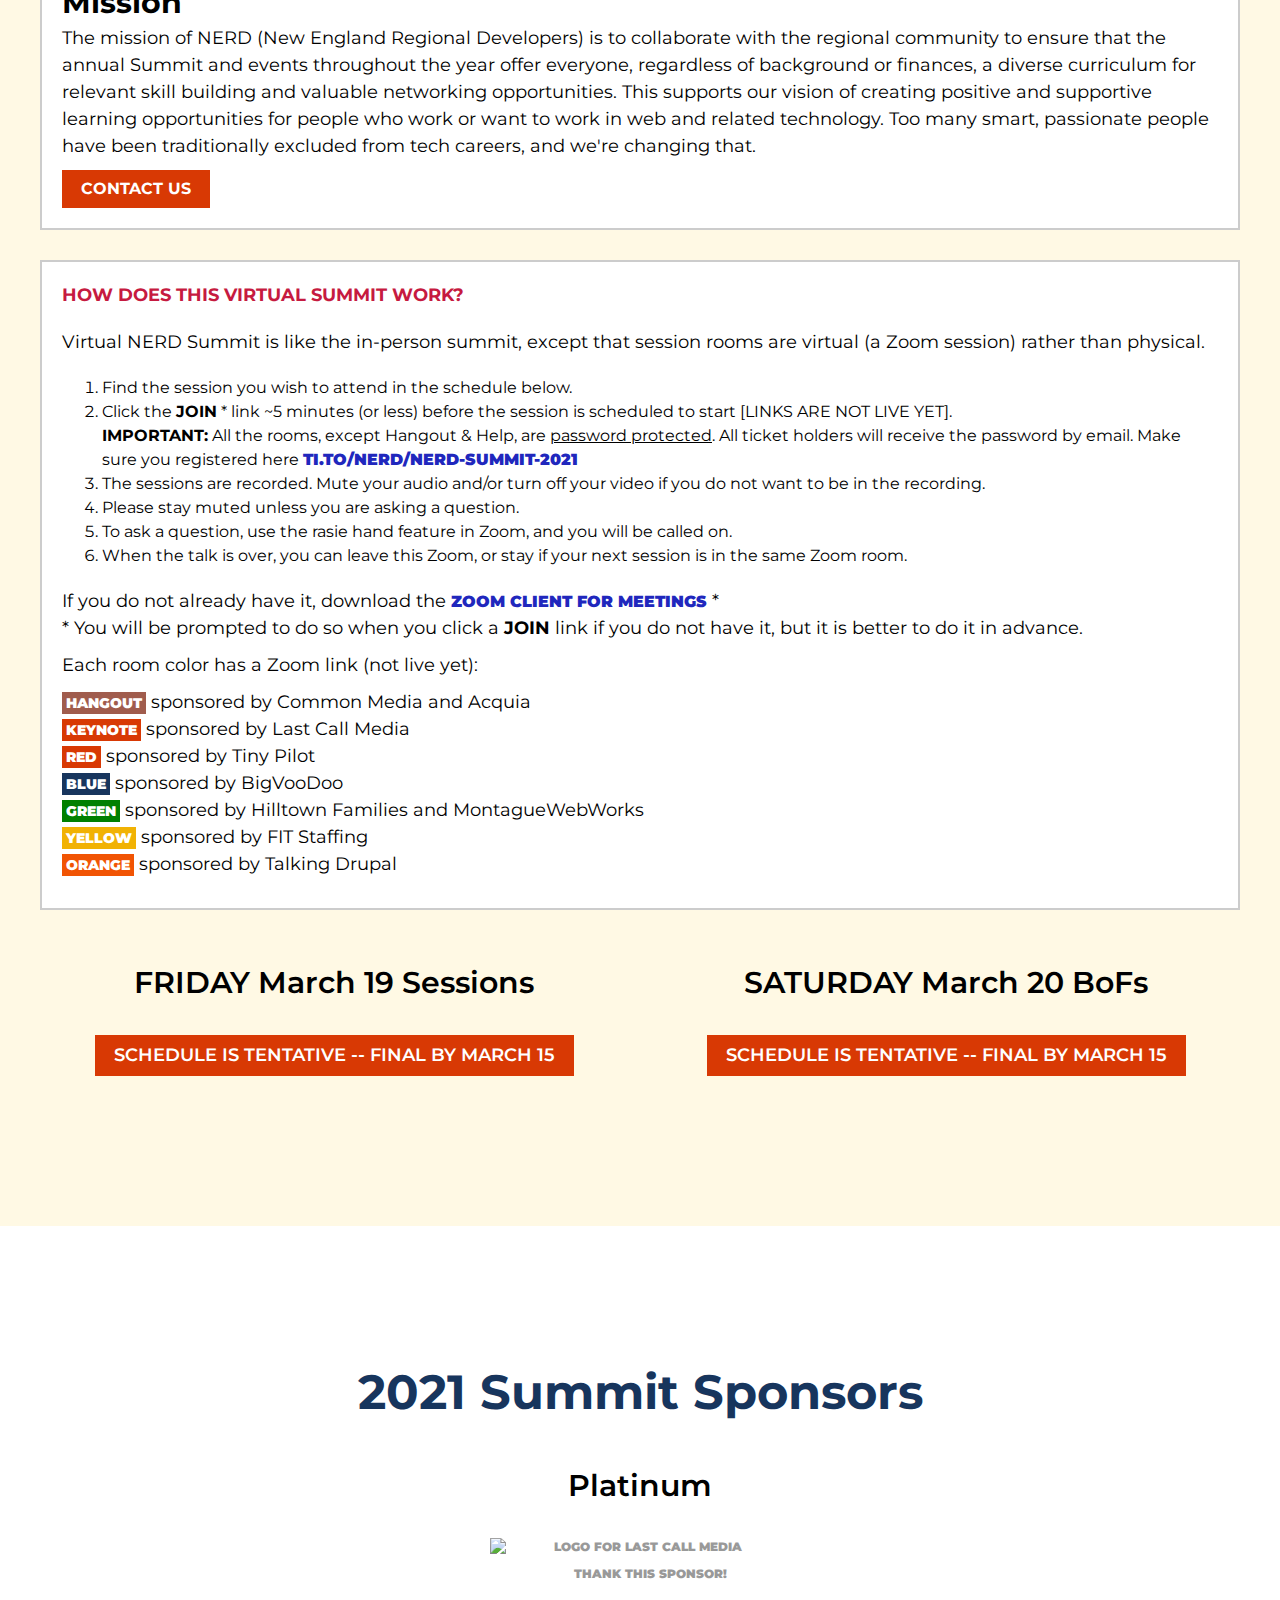
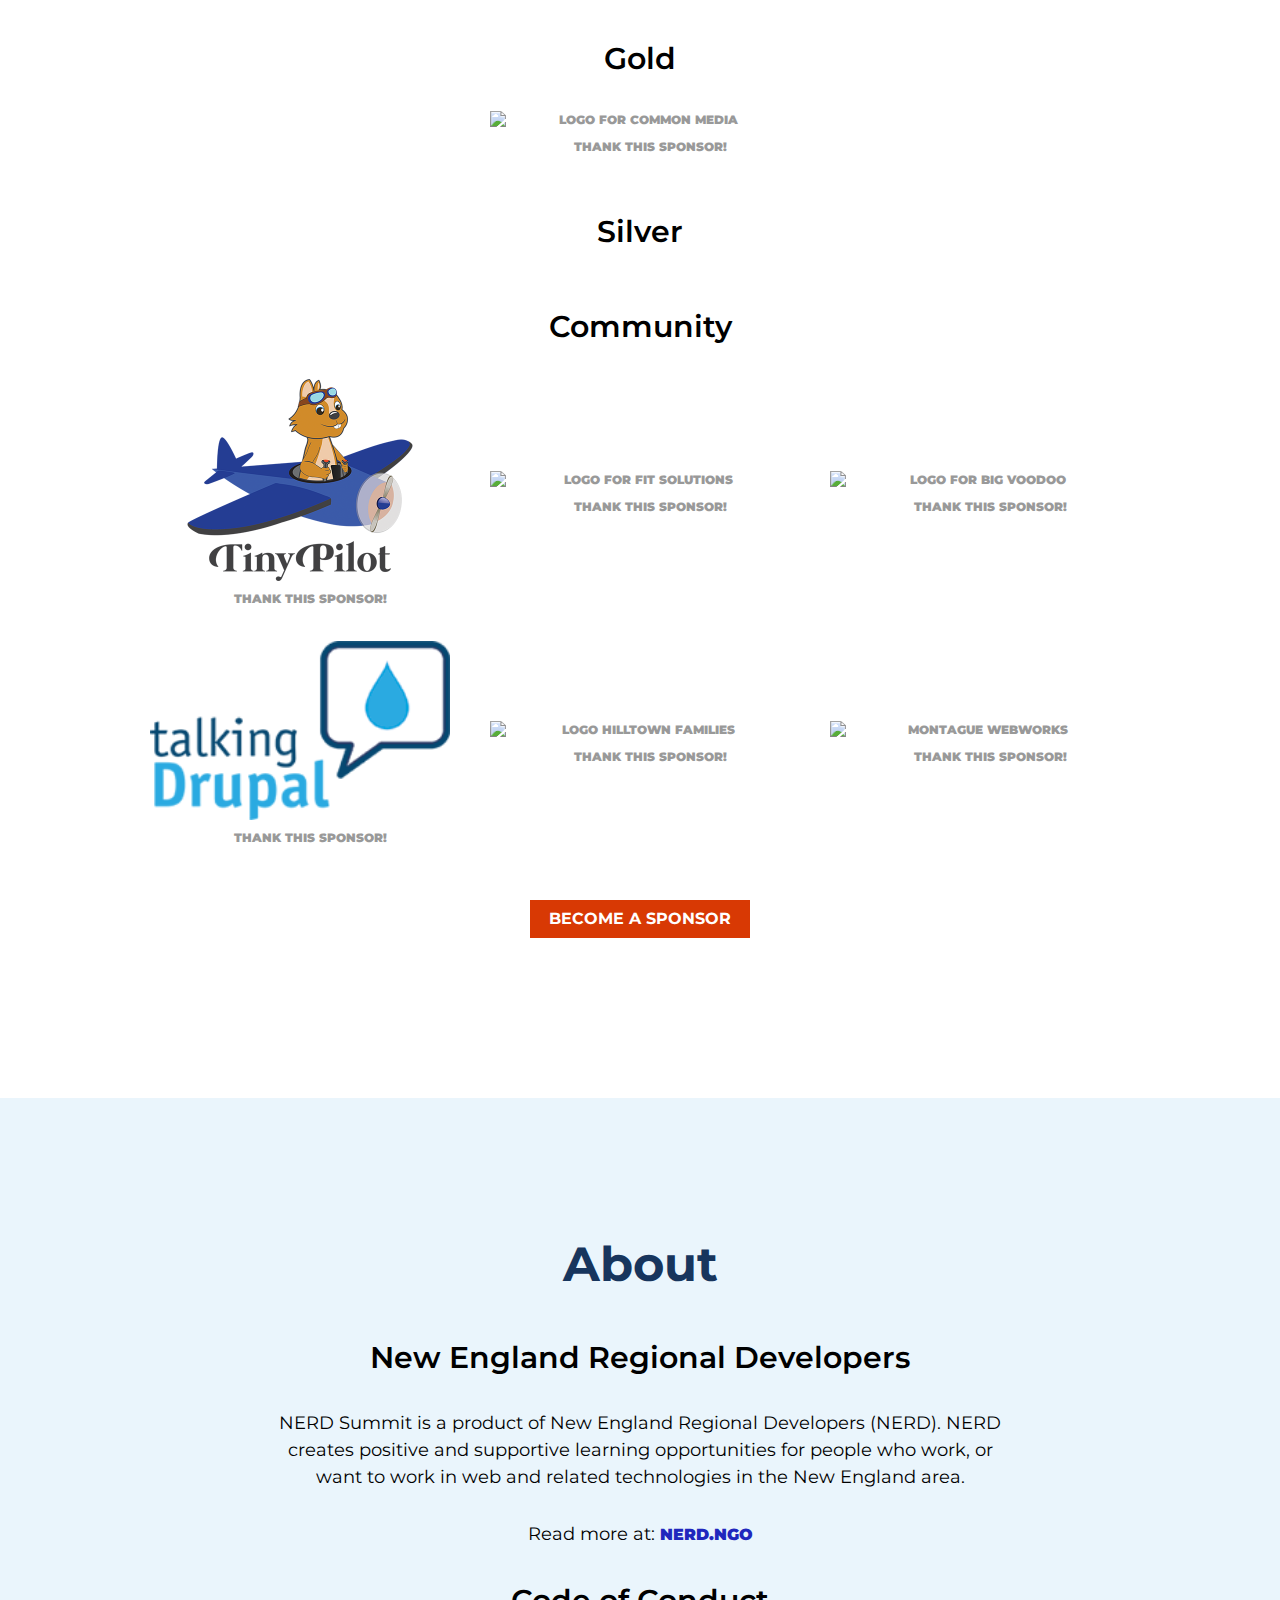
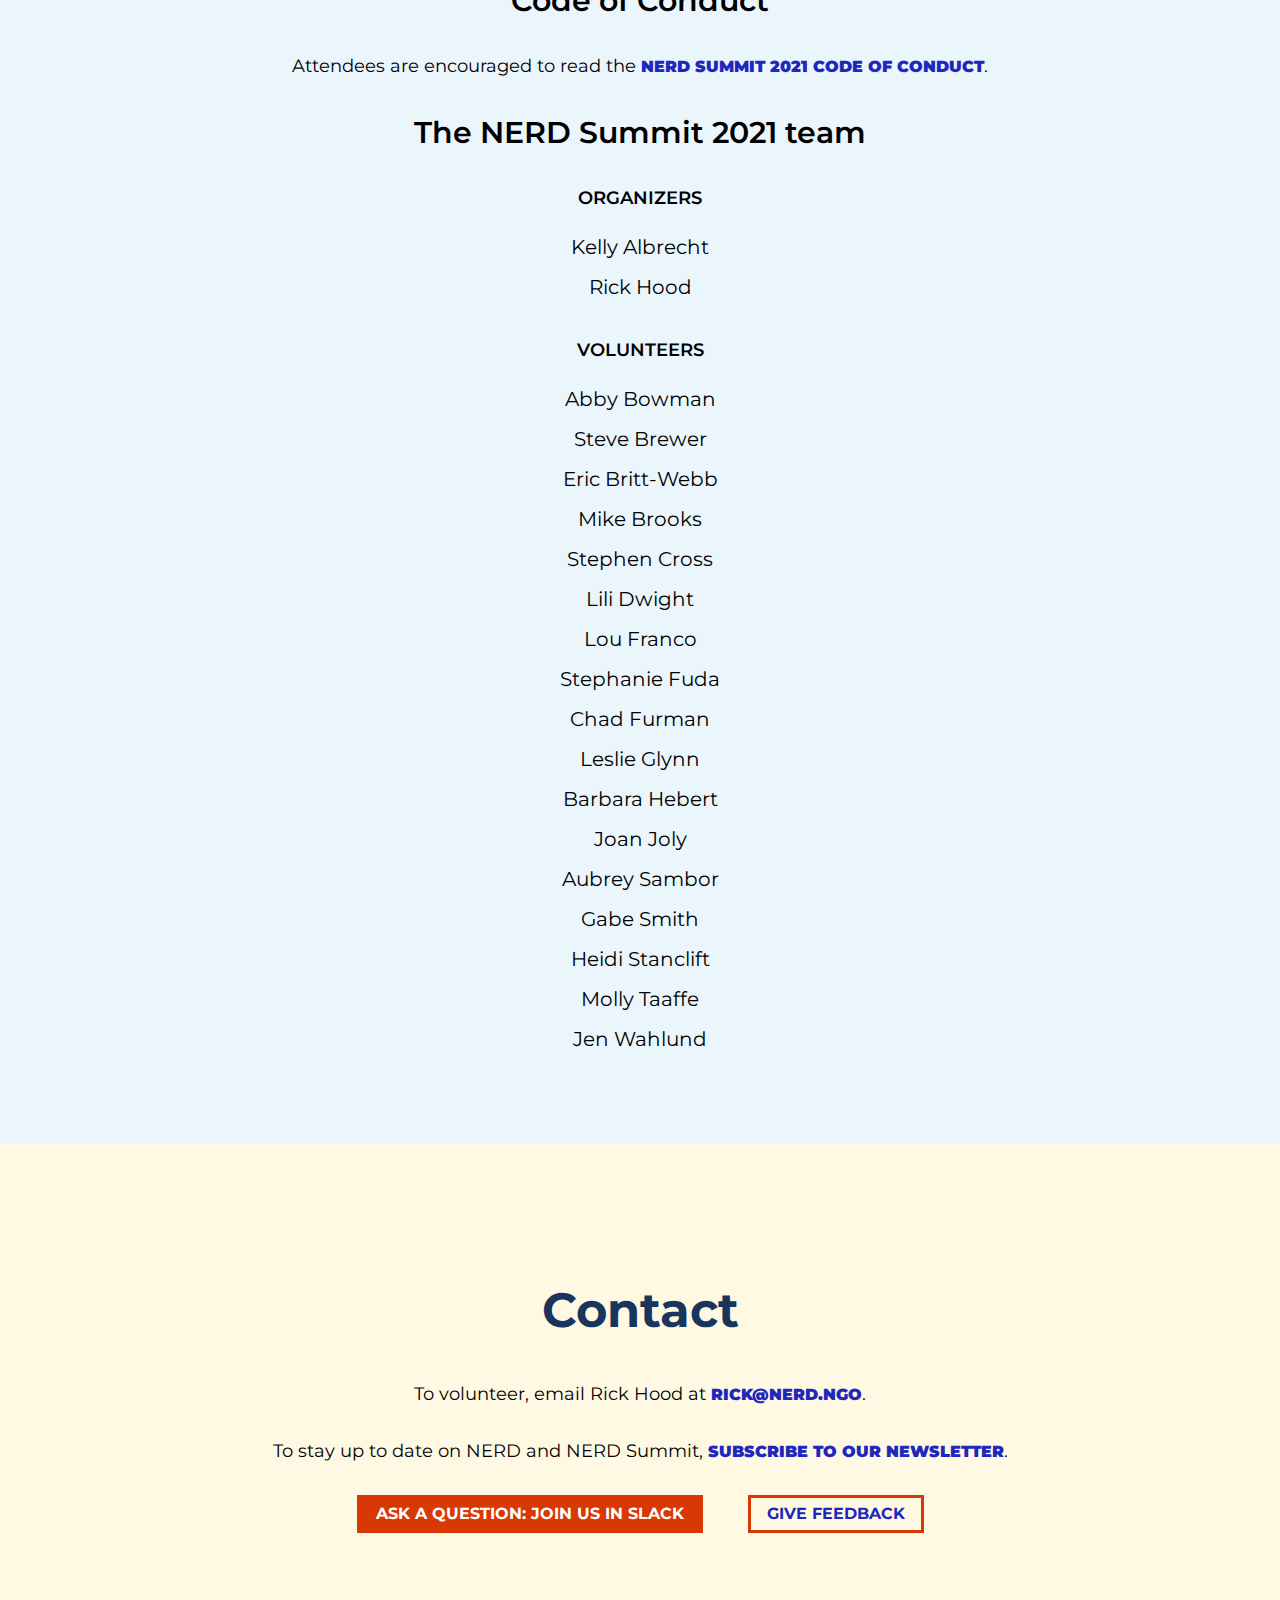
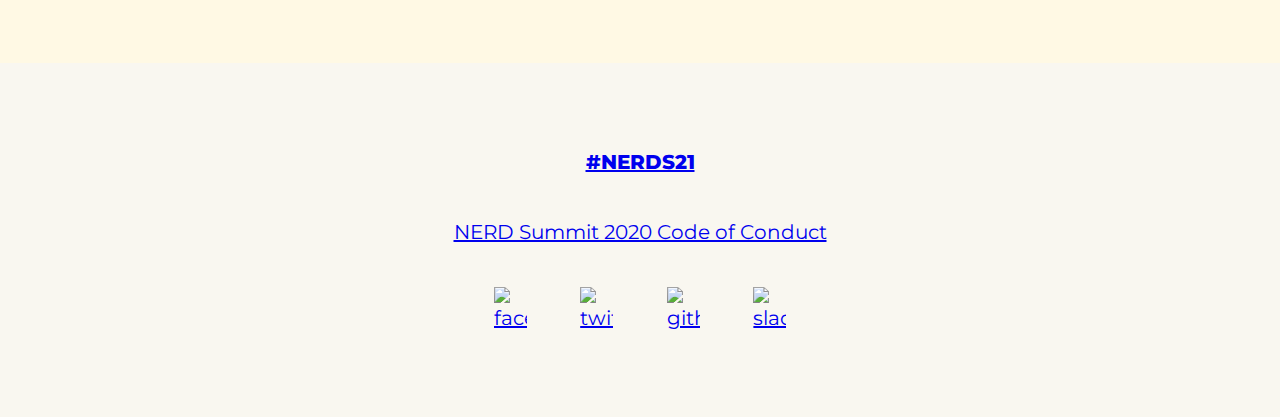
==== commit 946701b6: "added keynote room" ====
--- a/dev.html
+++ b/dev.html
@@ -8,7 +8,7 @@
     <title>NERD Summit 2021</title>
     <link rel="shortcut icon" href="images/NERDS21_Logo_favicon.png" type="image/png" />
     <link rel="stylesheet" href="fonts/stylesheet.css">
-    <link rel="stylesheet" href="css-new/styles.css?v=1">
+    <link rel="stylesheet" href="css-new/styles.css?v=3">
     <script src="https://cdnjs.cloudflare.com/ajax/libs/anchor-js/3.2.2/anchor.js"></script>
     <script src="https://cdnjs.cloudflare.com/ajax/libs/dompurify/2.0.3/purify.min.js"></script>
   </head>
@@ -86,7 +86,6 @@
           <p>Saturday will be open discussion sessions which are commonly called "BOFs" ( Birds of a Feather),  people coming together to discuss a topic of interest. 
           These meetings will have a leader who will structure the discussion with 3 or so discussion questions around the topic to be discussed. </p>
           <p>Sunday will be a Training Day - an opportunity for people to come together and learn from each other.<p>  
-          <p><strong>TICKETS:</strong>  Sign up to attend will open in mid-February, after the schedule is posted here. The conference is free with optional donation.<p>   
     
           <a class="billboard__button billboard__button--primary" href='https://nerdsummit.atlassian.net/wiki/spaces/SES/overview'>SUBMIT A SESSION / BOF TOPIC</a> </p>
           <p> NERD Summit has been an incredible success thanks to excellent presenters, generous sponsors, and an enthusiastic community. </p>
@@ -100,10 +99,14 @@
           <div class="virtual"> 
           <h2>Mission </h2>
           <p>The mission of NERD (New England Regional Developers) is to collaborate with the regional community to ensure that the annual Summit and events throughout the year offer everyone, regardless of background or finances, a diverse curriculum for relevant skill building and valuable networking opportunities. This supports our vision of creating positive and supportive learning opportunities for people who work or want to work in web and related technology. Too many smart, passionate people have been traditionally excluded from tech careers, and we're changing that.</p>
+          
+          <!--
           <h2>You can help!</h2>
           <p>For 2021, NERD Summit is reaching out, at both organizational and individual levels, to get more people involved!</p>
           <p>More involvement will support new summit ideas as well as program implementation, which in turn supports the NERD mission of making tech more accessible to both underrepresented and young people.  This type of programming could range from tech games for kids to tech career advice and coaching, to training on a specific topic.</p>
           <p>If you know of organizations or individuals who can help add such programming to NERD Summit 2021 please get in touch.  Perhaps it is you!</p>
+          -->
+          
           <a class="billboard__button billboard__button--primary" href="#contact" target="blank">Contact Us</a>
 
           </div>
@@ -119,30 +122,32 @@
             </p>-->
             <ol>
               <li>Find the session you wish to attend in the schedule below.</li>
-              <li>Click the <strong>JOIN</strong> * link ~5 minutes (or less) before the session is scheduled to start (or see room links below). <br>
+              <li>Click the <strong>JOIN</strong> * link ~5 minutes (or less) before the session is scheduled to start [LINKS ARE NOT LIVE YET]. <br>
               <strong>IMPORTANT:</strong> All the rooms, except Hangout & Help, are <u>password protected</u>. All ticket holders will receive the password by email. Make sure you registered here <a href="https://ti.to/nerd/nerd-summit-2021">ti.to/nerd/nerd-summit-2021</a>
               </li>
               <li>The sessions are recorded. Mute your audio and/or turn off your video if you do not want to be in the recording.</li>            
               <li>Please stay muted unless you are asking a question.</li>
-              <li>To ask a question, post "I have a question" in the Zoom chat, and you will be called on.</li>
-              <li>When the talk is over, the Zoom session will close.</li>
+              <li>To ask a question, use the rasie hand feature in Zoom, and you will be called on.</li>
+              <li>When the talk is over, you can leave this Zoom, or stay if your next session is in the same Zoom room.</li>
             </ol>
-           <p>Then repeat the above for the next session that you would like to attend.
-            </p>
+    
             <p>If you do not already have it, download the <a href="https://zoom.us/download#client_4meeting">Zoom Client for Meetings</a> * <br>
             * You will be prompted to do so when you click a <strong>JOIN</strong> link if you do not have it, but it is better to do it in advance.
             </p>
-            <p>Zoom links for each room color are below: </p>
-            <p class="red">Zoom links use below from last year were this format: https://nerd.zoom.us/my/room135</p>
+           
+            <p>Each room color has a Zoom link (not live yet): </p>
             <p>
-            <a href="/" target="_blank"><span class="coffee">HANGOUT</span></a> sponsored by Last Call Media and Acquia <br>
-            <a href="/" target="_blank"><span class="red">RED</span></a> sponsored by TBA<br>
-            <a href="/" target="_blank"><span class="blue">BLUE</span></a> sponsored by TBA<br>
-            <a href="/" target="_blank"><span class="green">GREEN</span></a> sponsored by TBA<br>
-            <a href="/" target="_blank"><span class="yellow">YELLOW</span></a> sponsored by TBA<br>
-            <a href="/" target="_blank"><span class="orange">ORANGE</span></a> sponsored by TBA<br>
-            <a href="/" target="_blank"><span class="purple">PURPLE</span></a> sponsored by TBA
+            <a href="/" target="_blank"><span class="coffee">HANGOUT</span></a> sponsored by Common Media and Acquia <br>
+            <a href="/" target="_blank"><span class="red">KEYNOTE</span></a> sponsored by Last Call Media <br>
+            <a href="/" target="_blank"><span class="red">RED</span></a> sponsored by Tiny Pilot<br>
+            <a href="/" target="_blank"><span class="blue">BLUE</span></a> sponsored by BigVooDoo<br>
+            <a href="/" target="_blank"><span class="green">GREEN</span></a> sponsored by Hilltown Families and MontagueWebWorks<br>
+            <a href="/" target="_blank"><span class="yellow">YELLOW</span></a> sponsored by FIT Staffing<br>
+            <a href="/" target="_blank"><span class="orange">ORANGE</span></a> sponsored by Talking Drupal<br>
+           <!-- <a href="/" target="_blank"><span class="purple">PURPLE</span></a> sponsored by TBA-->
             </p>
+        
+
           </div> 
 
           <!--BEGIN SESSIONS-->
--- a/css-new/styles.css
+++ b/css-new/styles.css
@@ -1,2 +1,2 @@
-@import url("https://fonts.googleapis.com/css?family=Montserrat:400,500,600,700,900&display=swap");*,:after,:before{box-sizing:border-box}ol[class],ul[class]{padding:0}blockquote,body,dd,dl,figcaption,figure,h1,h2,h3,h4,li,ol[class],p,ul[class]{margin:0}body{min-height:100vh;scroll-behavior:smooth;text-rendering:optimizeSpeed;line-height:1.5}ol[class],ul[class]{list-style:none}a:not([class]){-webkit-text-decoration-skip:ink;text-decoration-skip-ink:auto}img{max-width:100%;display:block}article>*+*{margin-top:1em}button,input,select,textarea{font:inherit}@media (prefers-reduced-motion:reduce){*{-webkit-animation-duration:.01ms!important;animation-duration:.01ms!important;-webkit-animation-iteration-count:1!important;animation-iteration-count:1!important;-webkit-transition-duration:.01ms!important;transition-duration:.01ms!important;scroll-behavior:auto!important}}body{font-family:Montserrat,sans-serif;font-weight:400}.billboard__inner,.footer__inner{margin:auto;max-width:1200px}.header{background:#ffe5e3;display:-webkit-box;display:flex;-webkit-box-pack:center;justify-content:center}.header--fixed{text-align:center;position:fixed;-webkit-transition:all .1s ease;transition:all .1s ease;z-index:1}.header__inner{height:110px;width:100%}@media (max-width:767px){.header__inner{height:130px}}.header__inner a{text-decoration:none;color:#fff}@media (max-width:854px) and (min-width:767px){.header__inner a{padding:15px;text-align:left}}.header--scroll{background:#17355d}.header--scroll a{text-decoration:none;color:#fff}.nav{padding:22px;display:-webkit-box;display:flex;width:100%;text-align:center;-webkit-box-pack:center;justify-content:center}.nav li:last-child{display:inline-block;color:#faf8f2;align-content:flex-end;margin-left:100px;text-transform:uppercase}.nav li:last-child a{color:#ffe5e3;font-size:16px;font-weight:700;padding:4px 16px}@media (max-width:958px){.nav li:last-child{margin-left:0}}@media (max-width:1200px){.nav li:last-child{display:none}}.nav__item{display:inline-block;padding:0 25px 25px}@media (max-width:1200px){.nav__item{display:none}}.nav__item a{font-weight:lighter;-webkit-transition:border-bottom .2s;transition:border-bottom .2s}.nav__item a:hover{border-bottom:3px solid #d83904}.nav .logo{margin-top:-7px}.nav .logo a{color:#2027bd;display:inline-block;padding:10px;font-size:24px;text-align:center}.nav .logo img{width:166px;position:relative;top:-12px}.menu{margin:0;list-style-type:none}.menu>li{vertical-align:middle}[data-whatinput=mouse] .menu>li{outline:0}.menu>li>a{display:block;padding:.7rem 1rem;line-height:1;text-decoration:none}.menu a,.menu button,.menu input{margin-bottom:0}.menu>li>a i,.menu>li>a i+span,.menu>li>a img,.menu>li>a img+span,.menu>li>a svg,.menu>li>a svg+span{vertical-align:middle}.menu>li>a i,.menu>li>a img,.menu>li>a svg{margin-right:.25rem;display:inline-block}.menu>li{display:table-cell}.menu.vertical>li{display:block}@media screen and (min-width:40em){.menu.medium-horizontal>li{display:table-cell}.menu.medium-vertical>li{display:block}}@media screen and (min-width:64em){.menu.large-horizontal>li{display:table-cell}.menu.large-vertical>li{display:block}}.menu.simple li{line-height:1;display:inline-block;margin-right:1rem}.menu.simple a{padding:0}.menu.align-right:after,.menu.align-right:before{content:" ";display:table}.menu.align-right:after{clear:both}.menu.align-right>li{float:right}.menu.expanded{width:100%;display:table;table-layout:fixed}.menu.expanded>li:first-child:last-child{width:100%}.menu.icon-top>li>a{text-align:center}.menu.icon-top>li>a i,.menu.icon-top>li>a img,.menu.icon-top>li>a svg{display:block;margin:0 auto .25rem}.menu.nested{margin-left:1rem}.menu .active>a{color:#fefefe;background:#2199e8}.menu-text{font-weight:700;color:inherit;line-height:1;padding:.7rem 1rem}.menu-centered{text-align:center}.menu-centered>.menu{display:inline-block}.no-js [data-responsive-menu] ul{display:none}.menu-icon{position:relative;display:inline-block;vertical-align:middle;cursor:pointer;width:20px;height:16px}.menu-icon:after{content:"";position:absolute;display:block;width:100%;height:2px;background:#fefefe;top:0;left:0;box-shadow:0 7px 0 #fefefe,0 14px 0 #fefefe}.menu-icon:hover:after{background:#cacaca;box-shadow:0 7px 0 #cacaca,0 14px 0 #cacaca}.menu-icon.dark{position:relative;display:inline-block;vertical-align:middle;cursor:pointer;width:20px;height:16px}.menu-icon.dark:after{content:"";position:absolute;display:block;width:100%;height:2px;background:#0a0a0a;top:0;left:0;box-shadow:0 7px 0 #0a0a0a,0 14px 0 #0a0a0a}.menu-icon.dark:hover:after{background:#8a8a8a;box-shadow:0 7px 0 #8a8a8a,0 14px 0 #8a8a8a}#hamburger,.menuicon span,.mobile-menu,label.menuicon{display:none}@media screen and (max-width:1200px){.section-header{font-size:110px}.header-logo{position:fixed;margin-left:10px}.title-bar.sticky,.title-bar.sticky.is-at-top.is-stuck{background-color:transparent}.title-bar.sticky{position:fixed;z-index:5}#hamburger:checked~.mobile-menu{background-color:#299fe1;z-index:1}#hamburger:checked~.mobile-menu .menu{-webkit-transform:perspective(600px) rotateX(0deg) translateY(0);transform:perspective(600px) rotateX(0deg) translateY(0);opacity:1;visibility:visible;pointer-events:all}.mobile-menu{display:block;background:none;background-color:transparent;position:fixed;top:0;width:100%;height:100%;-webkit-transition:.2s,.4s,background-color,ease-in-out;transition:.2s,.4s,background-color,ease-in-out;z-index:-1}.mobile-menu .menu{top:80px;position:relative;opacity:0;-webkit-transition:.2s,.5s,opactiy,ease-in-out,-webkit-transform;transition:.2s,.5s,opactiy,ease-in-out,-webkit-transform;transition:.2s,.5s,transform,opactiy,ease-in-out;transition:.2s,.5s,transform,opactiy,ease-in-out,-webkit-transform;-webkit-transform:perspective(600px) rotateX(35deg) translateY(-50%);transform:perspective(600px) rotateX(35deg) translateY(-50%);visibility:hidden;pointer-events:none}.mobile-menu li{display:block;opacity:1;width:100%}.mobile-menu li:hover{background:#fff}.mobile-menu li a:hover{color:#000}.mobile-menu li a{padding:0;margin:0;line-height:1.5em;color:#000;text-align:center;font-size:1.5em;-webkit-transition:.1s,.2s,all,ease-in-out;transition:.1s,.2s,all,ease-in-out}#hamburger{display:none}label.menuicon{position:fixed;top:30px;right:10px;display:block;cursor:pointer;height:21px;width:25px;z-index:99}.menuicon span{display:block;top:38px;width:25px;height:5px;background-color:#fff;position:relative;-webkit-transition-duration:0;transition-duration:0}}@media screen and (max-width:1200px) and (max-width:767px){.menuicon span{top:58px}}@media screen and (max-width:1200px){.menuicon span:after,.menuicon span:before{display:block;content:"";position:absolute;width:25px;height:5px;background-color:#fff;-webkit-transition-property:margin,-webkit-transform;-webkit-transition-duration:.2s;transition-duration:.2s;-webkit-transition-delay:.2s,0;transition-delay:.2s,0}.menuicon span:before{margin-top:-8px}.menuicon span:after{margin-top:8px}#hamburger:checked~.menuicon span{background-color:transparent}#hamburger:checked~.menuicon span:after,#hamburger:checked~.menuicon span:before{margin-top:0;-webkit-transition-delay:0,.2s;transition-delay:0,.2s}#hamburger:checked~.menuicon span:before{-webkit-transform:rotate(45deg);transform:rotate(45deg)}#hamburger:checked~.menuicon span:after{-webkit-transform:rotate(-45deg);transform:rotate(-45deg)}}html{box-sizing:border-box;font-size:20px}.main{padding-top:50px}#skip a{display:block;position:absolute;left:-999px;top:-999px}#skip a:focus{left:0;top:0;padding:3px;background:#ffc;border:1px solid #900}#notice{height:30px;background:#000;color:#fff;font-size:14px;padding-top:5px}#notice a{color:#fff;text-decoration:underline}@media (max-width:767px){#notice{height:50px}}#notice.dev{background-color:#d83904}.billboard--sessions{padding-top:50px}.billboard--sessions .timeslots{display:-webkit-box;display:flex;-webkit-box-orient:horizontal;-webkit-box-direction:normal;flex-direction:row;flex-wrap:wrap;margin:50px auto auto;width:100%}.billboard--sessions .timeslots .timeslot{width:100%;text-align:center}@media (min-width:768px){.billboard--sessions .timeslots .timeslot{width:49%}}.billboard--sessions .timeslots .timeslot .inner{text-align:left}.billboard--sessions .timeslots .timeslots-spacer{width:0}@media (min-width:768px){.billboard--sessions .timeslots .timeslots-spacer{width:2%}}.billboard--sessions .session{padding:20px;background-color:#fff;border:2px solid #ccc}.billboard--sessions .session .top{display:-webkit-box;display:flex;-webkit-box-orient:horizontal;-webkit-box-direction:normal;flex-direction:row;flex-wrap:nowrap}.billboard--sessions .session .top-content{width:93%}.billboard--sessions .session .top-control{width:7%;position:relative}.billboard--sessions .session .top-control .minus,.billboard--sessions .session .top-control .plus{position:absolute;color:#2128bd;font-weight:700;font-size:3rem;-webkit-transition:.1s ease;transition:.1s ease;cursor:pointer}.billboard--sessions .session .top-control .minus{top:-4px;left:6px}.billboard--sessions .session .top-control .show{opacity:1%}.billboard--sessions .session .top-control .hide{opacity:0}.billboard--sessions .session .time{display:inline-block;font-size:16px;font-weight:700}.billboard--sessions .session .time strong{font-weight:700}.billboard--sessions .session .room{margin-left:10px;display:inline-block;font-size:20px}.billboard--sessions .session .room label{font-size:16px}.billboard--sessions .session .tags{margin-left:10px;display:inline-block;font-size:16px}.billboard--sessions .session .tags label{font-size:16px}.billboard--sessions .session .info{display:none}.billboard--sessions .session h4{text-transform:none;font-weight:700;color:#c61a40;margin-bottom:5px}.billboard--sessions .session p.speaker{margin-bottom:5px}.billboard--sessions .\#2\:15,.billboard--sessions .\#4\:15,.billboard--sessions .\#11\:00{background-color:#eee}.billboard--sessions .\#5\:00,.billboard--sessions .\#5\:15,.billboard--sessions .\#8\:30,.billboard--sessions .\#9\:15,.billboard--sessions .\#12\:00{background-color:#c9eef5}.billboard--sessions .\#1\:00{background-color:#bbf6d0}.billboard--sessions #hackathon{margin-top:30px;padding:20px;background-color:#fff;border:2px solid #ccc}.billboard--sessions #hackathon h4{text-transform:none;font-weight:700;color:#c61a40;margin-bottom:20px}.billboard--sessions #hackathon p{margin-bottom:10px}.billboard--sessions #hackathon #hackathon-sponsor{text-align:center}.billboard--sessions #hackathon #hackathon-sponsor img{display:block;margin:auto;width:50%}.billboard--sessions #hackathon #hackathon-partners{text-align:center;display:-webkit-box;display:flex;-webkit-box-orient:vertical;-webkit-box-direction:normal;flex-direction:horizontal;flex-wrap:nowrap}.billboard--sessions #hackathon #hackathon-partners .hackathon-partner{width:20%}.billboard--sessions #hackathon #hackathon-partners .hackathon-partner img{width:100%}.billboard--sessions #hackathon p.center-text{width:100%;display:block;text-align:center}.billboard--sessions .virtual{max-width:100%;margin-top:30px;padding:20px;background-color:#fff;border:2px solid #ccc}.billboard--sessions .virtual h4{text-transform:none;font-weight:700;color:#c61a40;margin-bottom:20px}.billboard--sessions .virtual p{margin-bottom:10px}.billboard--sessions .virtual p.center-text{width:100%;display:block;text-align:center}.billboard--sessions .virtual ol li{font-size:16px}.red{background-color:#d83904}.blue,.red{color:#fff;font-size:14px;padding:2px 4px}.blue{background-color:#17355d}.green{background-color:green}.green,.orange{color:#fff;font-size:14px;padding:2px 4px}.orange{background-color:#f15404}.yellow{background-color:#f1b204}.purple,.yellow{color:#fff;font-size:14px;padding:2px 4px}.purple{background-color:purple}.pink{background-color:pink}.coffee,.pink{color:#fff;font-size:14px;padding:2px 4px}.coffee{background-color:#a05c4d}.billboard{margin:auto;padding:90px 0}@media (min-width:768px){.billboard{padding:130px 0}}.billboard__inner{display:-webkit-box;display:flex;-webkit-box-orient:vertical;-webkit-box-direction:normal;flex-direction:column;-webkit-box-align:center;align-items:center;-webkit-box-pack:center;justify-content:center;height:100%;text-align:center;padding:0 20px;position:relative}@media (min-width:768px){.billboard__inner{padding:0}}.billboard--sessions .billboard__inner{text-align:left}.billboard__narrow{max-width:750px}.billboard--sessions .billboard__narrow{max-width:840px}.billboard--summit{background:#17355d;padding-top:165px;padding-bottom:150px}.billboard--sessions{background-color:#fff9e4}.billboard--sessions .billboard__button-container{text-align:left}.billboard--location{background-color:#ecf1fd}@media (min-width:768px){.billboard--location{padding-top:0}}@media (min-width:768px){.billboard--location .billboard__narrow{padding-top:130px}}.billboard--location p:last-of-type{margin-bottom:0}@media (min-width:768px){.billboard--sponsors{padding-bottom:160px}}.billboard--sponsors .sponsor{width:300px;margin-left:20px;margin-right:20px;text-align:center}.billboard--sponsors .sponsor a:not(.billboard__button){font-size:12px;font-weight:900;color:#999;text-transform:uppercase;text-decoration:none;-webkit-transition:border-bottom .2s;transition:border-bottom .2s}.billboard--sponsors .sponsor a:not(.billboard__button):hover{border-bottom:3px solid #2027bd;color:#000}.billboard--sponsors .sponsor img{width:100%;height:auto}.billboard--about{background-color:#eaf5fc}@media (min-width:768px){.billboard--about{padding-bottom:0}}@media (min-width:768px){.billboard--about .billboard__columns{padding-bottom:90px}}.billboard--contact{background-color:#fff9e4}.billboard__callout{font-size:21px;font-weight:500;margin-bottom:25px;color:#fff}@media (min-width:768px){.billboard__callout{font-size:24px;margin-bottom:35px}}.billboard__header{color:#fff;font-size:34px;font-weight:900;line-height:1.1;padding-bottom:25px}.billboard__header--blue{color:#17355d}@media (min-width:768px){.billboard__header,.billboard__header--blue{font-size:48px;padding-bottom:35px}}.billboard__subheader{font-size:24px;font-weight:600;margin-bottom:20px}.billboard__subheader--sponsor{font-size:24px;font-weight:600;margin-bottom:0}@media (min-width:768px){.billboard__subheader--sponsor{font-size:30px}}@media (min-width:768px){.billboard__subheader{font-size:30px;margin-bottom:30px}}.billboard h4{font-size:18px;font-weight:600;margin-bottom:20px;text-transform:uppercase}.billboard h5{margin:15px 0}.billboard__button-container{width:100%;text-align:center}.billboard__button-item{text-align:center}.billboard__button-item:not(:last-child){margin-bottom:20px}@media (min-width:768px){.billboard__button-item{display:inline-block;max-width:none}.billboard__button-item:not(:last-child){margin-right:40px;margin-bottom:0}}.billboard__button{font-size:16px;border:3px solid #d83904;padding:4px 16px;display:inline-block;text-decoration:none;font-weight:700;text-transform:uppercase;-webkit-transition:all .3s;transition:all .3s}.billboard__button--primary{background-color:#d83904;color:#fff}.billboard__button--primary:hover{background-color:#000;border-color:#000}.billboard__button--outline{border:3px solid #d83904;color:#fff}.billboard__button--outline:hover{background-color:#000;border-color:#000}.billboard__button--secondary{background-color:transparent;color:#2027bd}.billboard__button--secondary:hover{color:#000;border-color:#000}.billboard__wrapper{display:-webkit-box;display:flex;-webkit-box-align:center;align-items:center;-webkit-box-pack:center;justify-content:center;flex-wrap:wrap;margin-top:30px}.billboard__wrapper a{margin:0 20px}.billboard__wrapper--sponsor{display:-webkit-box;display:flex;-webkit-box-align:center;align-items:center;-webkit-box-pack:center;justify-content:center;flex-wrap:wrap;margin-top:0;margin-bottom:50px}.billboard__wrapper--sponsor a{margin:0 20px}.billboard__columns{margin-top:20px}@media (min-width:768px){.billboard__columns{display:-webkit-box;display:flex;-webkit-box-align:start;align-items:flex-start;-webkit-box-pack:center;justify-content:center;margin-top:35px}.billboard__columns>div{flex-basis:50%}}@media (min-width:768px){.billboard__columns--55-45{display:-webkit-box;display:flex;-webkit-box-align:start;align-items:flex-start;-webkit-box-pack:center;justify-content:center;margin-top:35px}.billboard__columns--55-45>div:first-child{flex-basis:55%}.billboard__columns--55-45>div:last-child{flex-basis:45%}}@media (min-width:768px){.billboard__columns--45-55{display:-webkit-box;display:flex;-webkit-box-align:start;align-items:flex-start;-webkit-box-pack:center;justify-content:center;margin-top:35px}.billboard__columns--45-55>div:first-child{flex-basis:45%}.billboard__columns--45-55>div:last-child{flex-basis:55%}}.billboard__list{margin:0;padding:0;list-style:none}.billboard__list li:not(:last-child){margin-bottom:10px}.billboard p{font-weight:400;margin-bottom:30px;font-size:18px}.billboard a:not(.billboard__button){font-size:16px;font-weight:900;color:#2027bd;text-transform:uppercase;text-decoration:none;-webkit-transition:border-bottom .2s;transition:border-bottom .2s}.billboard a:not(.billboard__button):hover{border-bottom:3px solid #2027bd;color:#000}.nerdy__hero{display:none}@media (min-width:768px){.nerdy__hero{display:inline;width:400px;position:absolute;bottom:-200px;right:0}}.nerdy__sessions{display:none}@media (min-width:768px){.nerdy__sessions{display:inline;width:600px;margin-top:-80px}}.nerdy__sponsors{display:none}@media (min-width:768px){.nerdy__sponsors{display:inline;width:480px;position:absolute;bottom:-325px;left:0}}.footer{background-color:#f9f7f0;text-align:center}.footer img.social-icon{fill:#000}.footer .nerd-ngo-link{font-family:Montserrat,sans-serif;font-weight:800}.footer .nerd-code-link,.footer .nerd-ngo-link{display:block;padding:20px 0}.footer ul.social-media-links{display:-webkit-box;display:flex;-webkit-box-pack:space-evenly;justify-content:space-evenly;max-width:20rem;margin:auto;padding-top:20px;padding-bottom:20px}.footer__inner{padding-top:5%;padding-bottom:5%}@media (min-width:1200px){.footer__inner{background-size:443px}}
-/*# sourceMappingURL=[data-uri] */
+@import url("https://fonts.googleapis.com/css?family=Montserrat:400,500,600,700,900&display=swap");*,:after,:before{box-sizing:border-box}ol[class],ul[class]{padding:0}blockquote,body,dd,dl,figcaption,figure,h1,h2,h3,h4,li,ol[class],p,ul[class]{margin:0}body{min-height:100vh;scroll-behavior:smooth;text-rendering:optimizeSpeed;line-height:1.5}ol[class],ul[class]{list-style:none}a:not([class]){-webkit-text-decoration-skip:ink;text-decoration-skip-ink:auto}img{max-width:100%;display:block}article>*+*{margin-top:1em}button,input,select,textarea{font:inherit}@media (prefers-reduced-motion:reduce){*{-webkit-animation-duration:.01ms!important;animation-duration:.01ms!important;-webkit-animation-iteration-count:1!important;animation-iteration-count:1!important;-webkit-transition-duration:.01ms!important;transition-duration:.01ms!important;scroll-behavior:auto!important}}body{font-family:Montserrat,sans-serif;font-weight:400}.billboard__inner,.footer__inner{margin:auto;max-width:1200px}.header{background:#ffe5e3;display:-webkit-box;display:flex;-webkit-box-pack:center;justify-content:center}.header--fixed{text-align:center;position:fixed;-webkit-transition:all .1s ease;transition:all .1s ease;z-index:1}.header__inner{height:110px;width:100%}@media (max-width:767px){.header__inner{height:130px}}.header__inner a{text-decoration:none;color:#fff}@media (max-width:854px) and (min-width:767px){.header__inner a{padding:15px;text-align:left}}.header--scroll{background:#17355d}.header--scroll a{text-decoration:none;color:#fff}.nav{padding:22px;display:-webkit-box;display:flex;width:100%;text-align:center;-webkit-box-pack:center;justify-content:center}.nav li:last-child{display:inline-block;color:#faf8f2;align-content:flex-end;margin-left:100px;text-transform:uppercase}.nav li:last-child a{color:#ffe5e3;font-size:16px;font-weight:700;padding:4px 16px}@media (max-width:958px){.nav li:last-child{margin-left:0}}@media (max-width:1200px){.nav li:last-child{display:none}}.nav__item{display:inline-block;padding:0 25px 25px}@media (max-width:1200px){.nav__item{display:none}}.nav__item a{font-weight:lighter;-webkit-transition:border-bottom .2s;transition:border-bottom .2s}.nav__item a:hover{border-bottom:3px solid #d83904}.nav .logo{margin-top:-7px}.nav .logo a{color:#2027bd;display:inline-block;padding:10px;font-size:24px;text-align:center}.nav .logo img{width:166px;position:relative;top:-12px}.menu{margin:0;list-style-type:none}.menu>li{vertical-align:middle}[data-whatinput=mouse] .menu>li{outline:0}.menu>li>a{display:block;padding:.7rem 1rem;line-height:1;text-decoration:none}.menu a,.menu button,.menu input{margin-bottom:0}.menu>li>a i,.menu>li>a i+span,.menu>li>a img,.menu>li>a img+span,.menu>li>a svg,.menu>li>a svg+span{vertical-align:middle}.menu>li>a i,.menu>li>a img,.menu>li>a svg{margin-right:.25rem;display:inline-block}.menu>li{display:table-cell}.menu.vertical>li{display:block}@media screen and (min-width:40em){.menu.medium-horizontal>li{display:table-cell}.menu.medium-vertical>li{display:block}}@media screen and (min-width:64em){.menu.large-horizontal>li{display:table-cell}.menu.large-vertical>li{display:block}}.menu.simple li{line-height:1;display:inline-block;margin-right:1rem}.menu.simple a{padding:0}.menu.align-right:after,.menu.align-right:before{content:" ";display:table}.menu.align-right:after{clear:both}.menu.align-right>li{float:right}.menu.expanded{width:100%;display:table;table-layout:fixed}.menu.expanded>li:first-child:last-child{width:100%}.menu.icon-top>li>a{text-align:center}.menu.icon-top>li>a i,.menu.icon-top>li>a img,.menu.icon-top>li>a svg{display:block;margin:0 auto .25rem}.menu.nested{margin-left:1rem}.menu .active>a{color:#fefefe;background:#2199e8}.menu-text{font-weight:700;color:inherit;line-height:1;padding:.7rem 1rem}.menu-centered{text-align:center}.menu-centered>.menu{display:inline-block}.no-js [data-responsive-menu] ul{display:none}.menu-icon{position:relative;display:inline-block;vertical-align:middle;cursor:pointer;width:20px;height:16px}.menu-icon:after{content:"";position:absolute;display:block;width:100%;height:2px;background:#fefefe;top:0;left:0;box-shadow:0 7px 0 #fefefe,0 14px 0 #fefefe}.menu-icon:hover:after{background:#cacaca;box-shadow:0 7px 0 #cacaca,0 14px 0 #cacaca}.menu-icon.dark{position:relative;display:inline-block;vertical-align:middle;cursor:pointer;width:20px;height:16px}.menu-icon.dark:after{content:"";position:absolute;display:block;width:100%;height:2px;background:#0a0a0a;top:0;left:0;box-shadow:0 7px 0 #0a0a0a,0 14px 0 #0a0a0a}.menu-icon.dark:hover:after{background:#8a8a8a;box-shadow:0 7px 0 #8a8a8a,0 14px 0 #8a8a8a}#hamburger,.menuicon span,.mobile-menu,label.menuicon{display:none}@media screen and (max-width:1200px){.section-header{font-size:110px}.header-logo{position:fixed;margin-left:10px}.title-bar.sticky,.title-bar.sticky.is-at-top.is-stuck{background-color:transparent}.title-bar.sticky{position:fixed;z-index:5}#hamburger:checked~.mobile-menu{background-color:#299fe1;z-index:1}#hamburger:checked~.mobile-menu .menu{-webkit-transform:perspective(600px) rotateX(0deg) translateY(0);transform:perspective(600px) rotateX(0deg) translateY(0);opacity:1;visibility:visible;pointer-events:all}.mobile-menu{display:block;background:none;background-color:transparent;position:fixed;top:0;width:100%;height:100%;-webkit-transition:.2s,.4s,background-color,ease-in-out;transition:.2s,.4s,background-color,ease-in-out;z-index:-1}.mobile-menu .menu{top:80px;position:relative;opacity:0;-webkit-transition:.2s,.5s,opactiy,ease-in-out,-webkit-transform;transition:.2s,.5s,opactiy,ease-in-out,-webkit-transform;transition:.2s,.5s,transform,opactiy,ease-in-out;transition:.2s,.5s,transform,opactiy,ease-in-out,-webkit-transform;-webkit-transform:perspective(600px) rotateX(35deg) translateY(-50%);transform:perspective(600px) rotateX(35deg) translateY(-50%);visibility:hidden;pointer-events:none}.mobile-menu li{display:block;opacity:1;width:100%}.mobile-menu li:hover{background:#fff}.mobile-menu li a:hover{color:#000}.mobile-menu li a{padding:0;margin:0;line-height:1.5em;color:#000;text-align:center;font-size:1.5em;-webkit-transition:.1s,.2s,all,ease-in-out;transition:.1s,.2s,all,ease-in-out}#hamburger{display:none}label.menuicon{position:fixed;top:30px;right:10px;display:block;cursor:pointer;height:21px;width:25px;z-index:99}.menuicon span{display:block;top:38px;width:25px;height:5px;background-color:#fff;position:relative;-webkit-transition-duration:0;transition-duration:0}}@media screen and (max-width:1200px) and (max-width:767px){.menuicon span{top:58px}}@media screen and (max-width:1200px){.menuicon span:after,.menuicon span:before{display:block;content:"";position:absolute;width:25px;height:5px;background-color:#fff;-webkit-transition-property:margin,-webkit-transform;-webkit-transition-duration:.2s;transition-duration:.2s;-webkit-transition-delay:.2s,0;transition-delay:.2s,0}.menuicon span:before{margin-top:-8px}.menuicon span:after{margin-top:8px}#hamburger:checked~.menuicon span{background-color:transparent}#hamburger:checked~.menuicon span:after,#hamburger:checked~.menuicon span:before{margin-top:0;-webkit-transition-delay:0,.2s;transition-delay:0,.2s}#hamburger:checked~.menuicon span:before{-webkit-transform:rotate(45deg);transform:rotate(45deg)}#hamburger:checked~.menuicon span:after{-webkit-transform:rotate(-45deg);transform:rotate(-45deg)}}html{box-sizing:border-box;font-size:20px}.main{padding-top:50px}#skip a{display:block;position:absolute;left:-999px;top:-999px}#skip a:focus{left:0;top:0;padding:3px;background:#ffc;border:1px solid #900}#notice{height:30px;background:#000;color:#fff;font-size:14px;padding-top:5px}#notice a{color:#fff;text-decoration:underline}@media (max-width:767px){#notice{height:50px}}#notice.dev{background-color:#d83904}.billboard--sessions{padding-top:50px}.billboard--sessions .timeslots{display:-webkit-box;display:flex;-webkit-box-orient:horizontal;-webkit-box-direction:normal;flex-direction:row;flex-wrap:wrap;margin:50px auto auto;width:100%}.billboard--sessions .timeslots .timeslot{width:100%;text-align:center}@media (min-width:768px){.billboard--sessions .timeslots .timeslot{width:49%}}.billboard--sessions .timeslots .timeslot .inner{text-align:left}.billboard--sessions .timeslots .timeslots-spacer{width:0}@media (min-width:768px){.billboard--sessions .timeslots .timeslots-spacer{width:2%}}.billboard--sessions .session{padding:20px;background-color:#fff;border:2px solid #ccc}.billboard--sessions .session .top{display:-webkit-box;display:flex;-webkit-box-orient:horizontal;-webkit-box-direction:normal;flex-direction:row;flex-wrap:nowrap}.billboard--sessions .session .top-content{width:93%}.billboard--sessions .session .top-control{width:7%;position:relative}.billboard--sessions .session .top-control .minus,.billboard--sessions .session .top-control .plus{position:absolute;color:#2128bd;font-weight:700;font-size:3rem;-webkit-transition:.1s ease;transition:.1s ease;cursor:pointer}.billboard--sessions .session .top-control .minus{top:-4px;left:6px}.billboard--sessions .session .top-control .show{opacity:1%}.billboard--sessions .session .top-control .hide{opacity:0}.billboard--sessions .session .time{display:inline-block;font-size:16px;font-weight:700}.billboard--sessions .session .time strong{font-weight:700}.billboard--sessions .session .room{margin-left:10px;display:inline-block;font-size:20px}.billboard--sessions .session .room label{font-size:16px}.billboard--sessions .session .tags{margin-left:10px;display:inline-block;font-size:16px}.billboard--sessions .session .tags label{font-size:16px}.billboard--sessions .session .info{display:none}.billboard--sessions .session h4{text-transform:none;font-weight:700;color:#c61a40;margin-bottom:5px}.billboard--sessions .session p.speaker{margin-bottom:5px}.billboard--sessions .\#2\:15,.billboard--sessions .\#4\:15,.billboard--sessions .\#11\:00{background-color:#eee}.billboard--sessions .\#5\:00,.billboard--sessions .\#5\:15,.billboard--sessions .\#8\:30,.billboard--sessions .\#9\:15,.billboard--sessions .\#12\:00{background-color:#d4ecf9}.billboard--sessions .\#1\:00{background-color:#bbf6d0}.billboard--sessions #hackathon{margin-top:30px;padding:20px;background-color:#fff;border:2px solid #ccc}.billboard--sessions #hackathon h4{text-transform:none;font-weight:700;color:#c61a40;margin-bottom:20px}.billboard--sessions #hackathon p{margin-bottom:10px}.billboard--sessions #hackathon #hackathon-sponsor{text-align:center}.billboard--sessions #hackathon #hackathon-sponsor img{display:block;margin:auto;width:50%}.billboard--sessions #hackathon #hackathon-partners{text-align:center;display:-webkit-box;display:flex;-webkit-box-orient:vertical;-webkit-box-direction:normal;flex-direction:horizontal;flex-wrap:nowrap}.billboard--sessions #hackathon #hackathon-partners .hackathon-partner{width:20%}.billboard--sessions #hackathon #hackathon-partners .hackathon-partner img{width:100%}.billboard--sessions #hackathon p.center-text{width:100%;display:block;text-align:center}.billboard--sessions .virtual{max-width:100%;margin-top:30px;padding:20px;background-color:#fff;border:2px solid #ccc}.billboard--sessions .virtual h4{text-transform:none;font-weight:700;color:#c61a40;margin-bottom:20px}.billboard--sessions .virtual p{margin-bottom:10px}.billboard--sessions .virtual p.center-text{width:100%;display:block;text-align:center}.billboard--sessions .virtual ol li{font-size:16px}.red{background-color:#d83904}.blue,.red{color:#fff;font-size:14px;padding:2px 4px}.blue{background-color:#17355d}.green{background-color:green}.green,.orange{color:#fff;font-size:14px;padding:2px 4px}.orange{background-color:#f15404}.yellow{background-color:#f1b204}.purple,.yellow{color:#fff;font-size:14px;padding:2px 4px}.purple{background-color:purple}.pink{background-color:pink}.coffee,.pink{color:#fff;font-size:14px;padding:2px 4px}.coffee{background-color:#a05c4d}.billboard{margin:auto;padding:90px 0}@media (min-width:768px){.billboard{padding:130px 0}}.billboard__inner{display:-webkit-box;display:flex;-webkit-box-orient:vertical;-webkit-box-direction:normal;flex-direction:column;-webkit-box-align:center;align-items:center;-webkit-box-pack:center;justify-content:center;height:100%;text-align:center;padding:0 20px;position:relative}@media (min-width:768px){.billboard__inner{padding:0}}.billboard--sessions .billboard__inner{text-align:left}.billboard__narrow{max-width:750px}.billboard--sessions .billboard__narrow{max-width:840px}.billboard--summit{background:#17355d;padding-top:165px;padding-bottom:150px}.billboard--sessions{background-color:#fff9e4}.billboard--sessions .billboard__button-container{text-align:left}.billboard--location{background-color:#ecf1fd}@media (min-width:768px){.billboard--location{padding-top:0}}@media (min-width:768px){.billboard--location .billboard__narrow{padding-top:130px}}.billboard--location p:last-of-type{margin-bottom:0}@media (min-width:768px){.billboard--sponsors{padding-bottom:160px}}.billboard--sponsors .sponsor{width:300px;margin-left:20px;margin-right:20px;text-align:center}.billboard--sponsors .sponsor a:not(.billboard__button){font-size:12px;font-weight:900;color:#999;text-transform:uppercase;text-decoration:none;-webkit-transition:border-bottom .2s;transition:border-bottom .2s}.billboard--sponsors .sponsor a:not(.billboard__button):hover{border-bottom:3px solid #2027bd;color:#000}.billboard--sponsors .sponsor img{width:100%;height:auto}.billboard--about{background-color:#eaf5fc}@media (min-width:768px){.billboard--about{padding-bottom:0}}@media (min-width:768px){.billboard--about .billboard__columns{padding-bottom:90px}}.billboard--contact{background-color:#fff9e4}.billboard__callout{font-size:21px;font-weight:500;margin-bottom:25px;color:#fff}@media (min-width:768px){.billboard__callout{font-size:24px;margin-bottom:35px}}.billboard__header{color:#fff;font-size:34px;font-weight:900;line-height:1.1;padding-bottom:25px}.billboard__header--blue{color:#17355d}@media (min-width:768px){.billboard__header,.billboard__header--blue{font-size:48px;padding-bottom:35px}}.billboard__subheader{font-size:24px;font-weight:600;margin-bottom:20px}.billboard__subheader--sponsor{font-size:24px;font-weight:600;margin-bottom:0}@media (min-width:768px){.billboard__subheader--sponsor{font-size:30px}}@media (min-width:768px){.billboard__subheader{font-size:30px;margin-bottom:30px}}.billboard h4{font-size:18px;font-weight:600;margin-bottom:20px;text-transform:uppercase}.billboard h5{margin:15px 0}.billboard__button-container{width:100%;text-align:center}.billboard__button-item{text-align:center}.billboard__button-item:not(:last-child){margin-bottom:20px}@media (min-width:768px){.billboard__button-item{display:inline-block;max-width:none}.billboard__button-item:not(:last-child){margin-right:40px;margin-bottom:0}}.billboard__button{font-size:16px;border:3px solid #d83904;padding:4px 16px;display:inline-block;text-decoration:none;font-weight:700;text-transform:uppercase;-webkit-transition:all .3s;transition:all .3s}.billboard__button--primary{background-color:#d83904;color:#fff}.billboard__button--primary:hover{background-color:#000;border-color:#000}.billboard__button--outline{border:3px solid #d83904;color:#fff}.billboard__button--outline:hover{background-color:#000;border-color:#000}.billboard__button--secondary{background-color:transparent;color:#2027bd}.billboard__button--secondary:hover{color:#000;border-color:#000}.billboard__wrapper{display:-webkit-box;display:flex;-webkit-box-align:center;align-items:center;-webkit-box-pack:center;justify-content:center;flex-wrap:wrap;margin-top:30px}.billboard__wrapper a{margin:0 20px}.billboard__wrapper--sponsor{display:-webkit-box;display:flex;-webkit-box-align:center;align-items:center;-webkit-box-pack:center;justify-content:center;flex-wrap:wrap;margin-top:0;margin-bottom:50px}.billboard__wrapper--sponsor a{margin:0 20px}.billboard__columns{margin-top:20px}@media (min-width:768px){.billboard__columns{display:-webkit-box;display:flex;-webkit-box-align:start;align-items:flex-start;-webkit-box-pack:center;justify-content:center;margin-top:35px}.billboard__columns>div{flex-basis:50%}}@media (min-width:768px){.billboard__columns--55-45{display:-webkit-box;display:flex;-webkit-box-align:start;align-items:flex-start;-webkit-box-pack:center;justify-content:center;margin-top:35px}.billboard__columns--55-45>div:first-child{flex-basis:55%}.billboard__columns--55-45>div:last-child{flex-basis:45%}}@media (min-width:768px){.billboard__columns--45-55{display:-webkit-box;display:flex;-webkit-box-align:start;align-items:flex-start;-webkit-box-pack:center;justify-content:center;margin-top:35px}.billboard__columns--45-55>div:first-child{flex-basis:45%}.billboard__columns--45-55>div:last-child{flex-basis:55%}}.billboard__list{margin:0;padding:0;list-style:none}.billboard__list li:not(:last-child){margin-bottom:10px}.billboard p{font-weight:400;margin-bottom:30px;font-size:18px}.billboard a:not(.billboard__button){font-size:16px;font-weight:900;color:#2027bd;text-transform:uppercase;text-decoration:none;-webkit-transition:border-bottom .2s;transition:border-bottom .2s}.billboard a:not(.billboard__button):hover{border-bottom:3px solid #2027bd;color:#000}.nerdy__hero{display:none}@media (min-width:768px){.nerdy__hero{display:inline;width:400px;position:absolute;bottom:-200px;right:0}}.nerdy__sessions{display:none}@media (min-width:768px){.nerdy__sessions{display:inline;width:600px;margin-top:-80px}}.nerdy__sponsors{display:none}@media (min-width:768px){.nerdy__sponsors{display:inline;width:480px;position:absolute;bottom:-325px;left:0}}.footer{background-color:#f9f7f0;text-align:center}.footer img.social-icon{fill:#000}.footer .nerd-ngo-link{font-family:Montserrat,sans-serif;font-weight:800}.footer .nerd-code-link,.footer .nerd-ngo-link{display:block;padding:20px 0}.footer ul.social-media-links{display:-webkit-box;display:flex;-webkit-box-pack:space-evenly;justify-content:space-evenly;max-width:20rem;margin:auto;padding-top:20px;padding-bottom:20px}.footer__inner{padding-top:5%;padding-bottom:5%}@media (min-width:1200px){.footer__inner{background-size:443px}}
+/*# sourceMappingURL=[data-uri] */
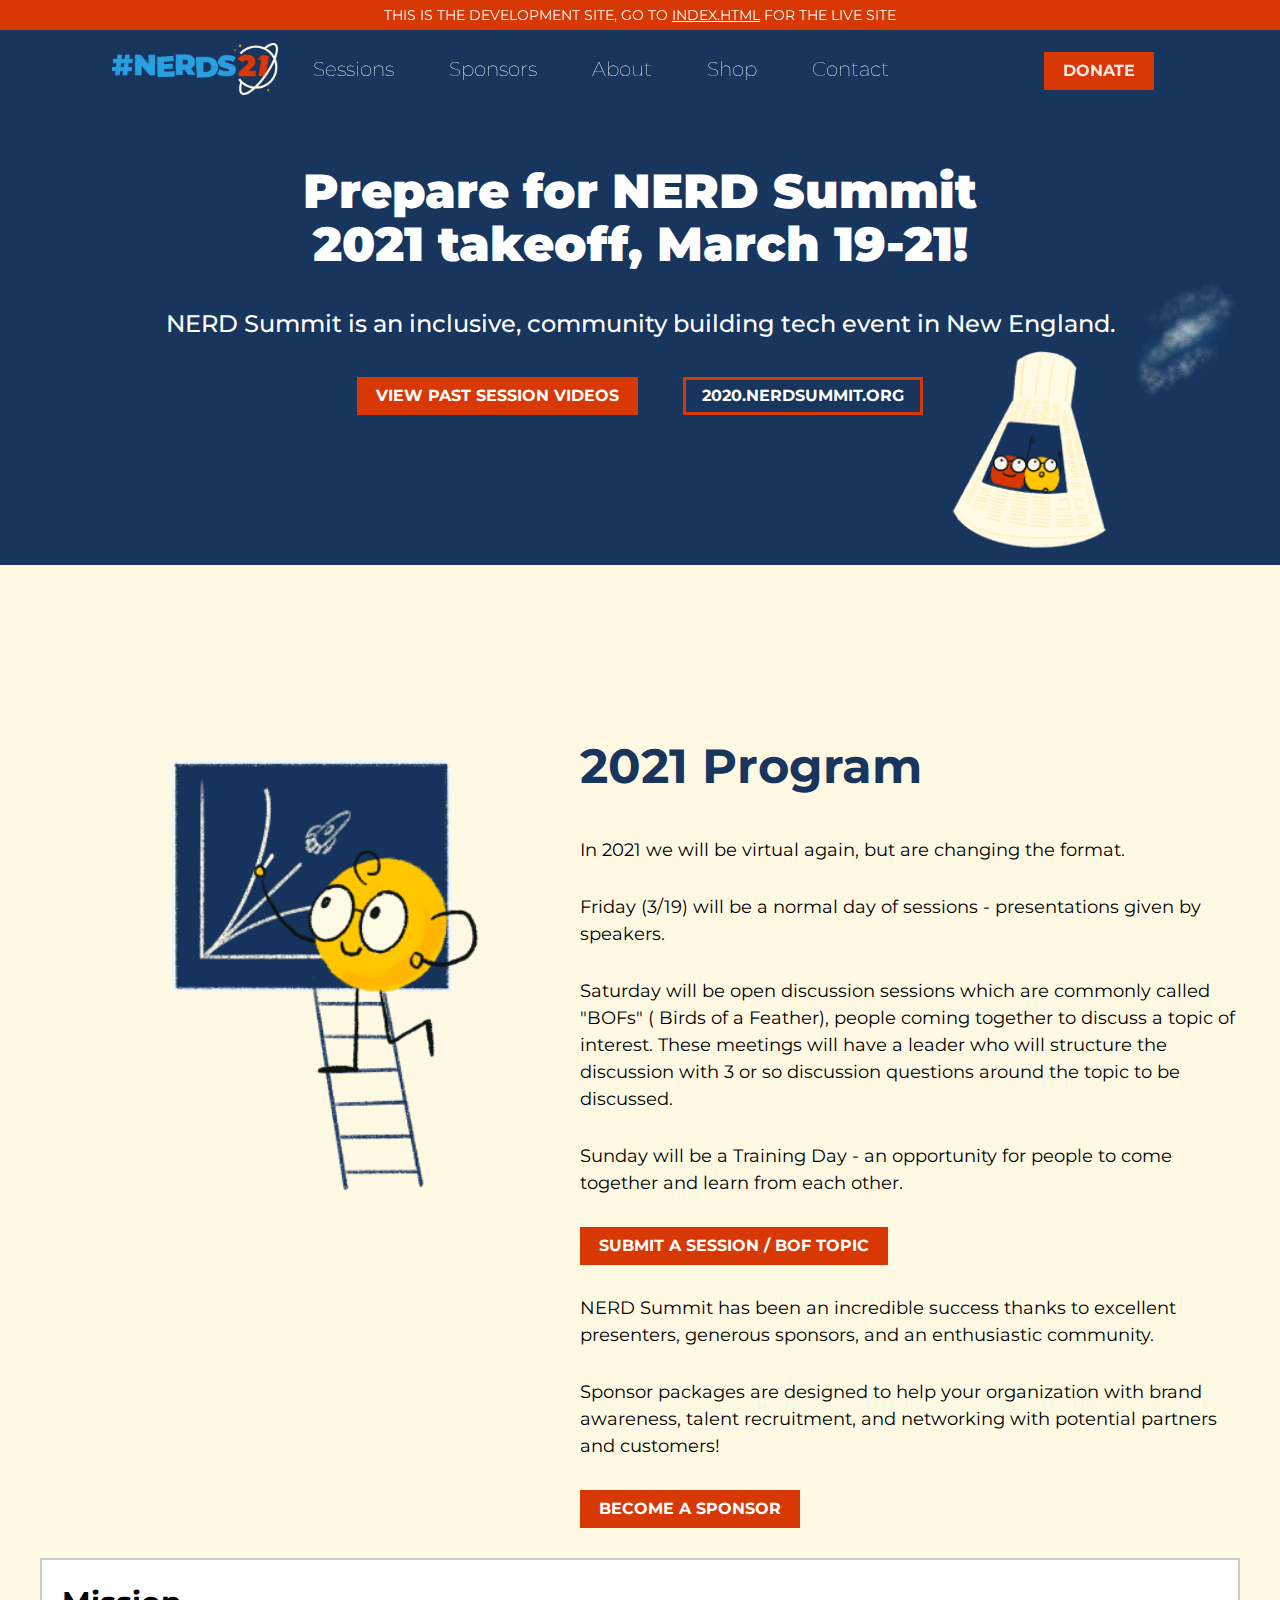
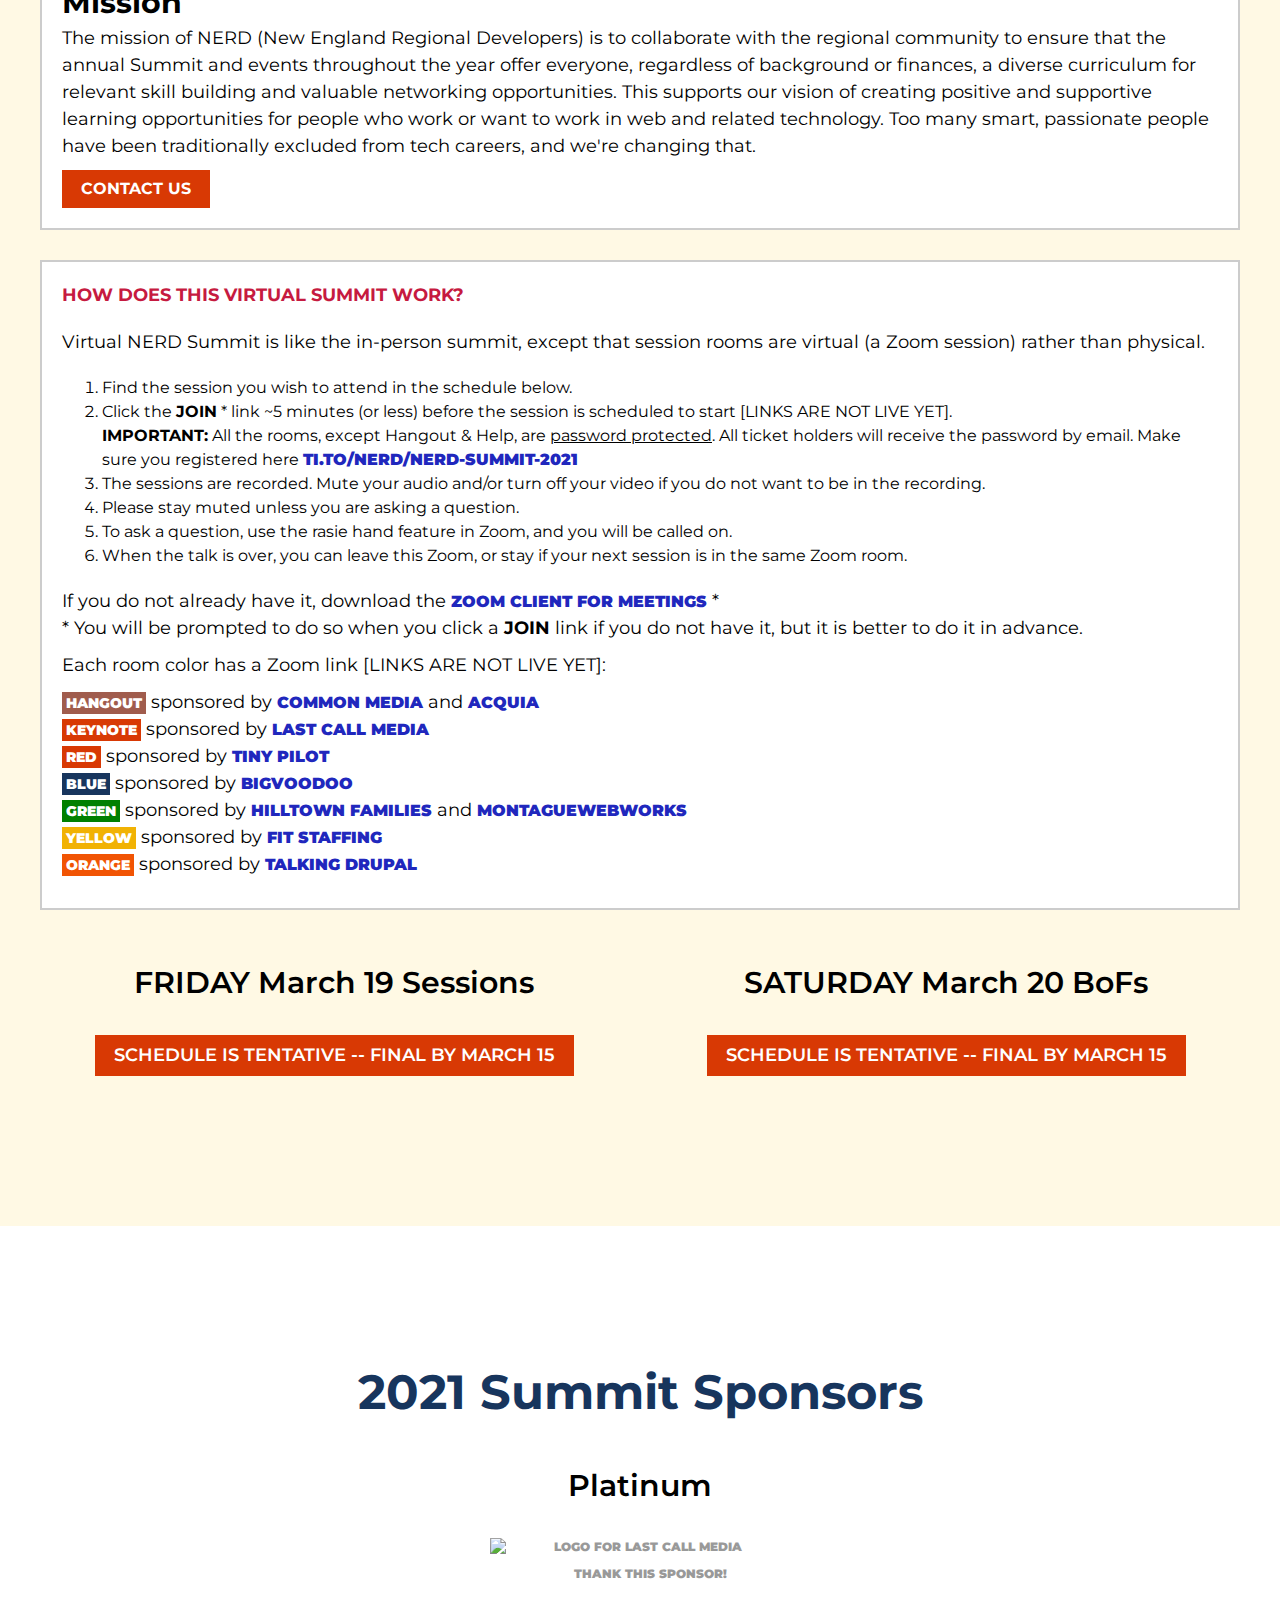
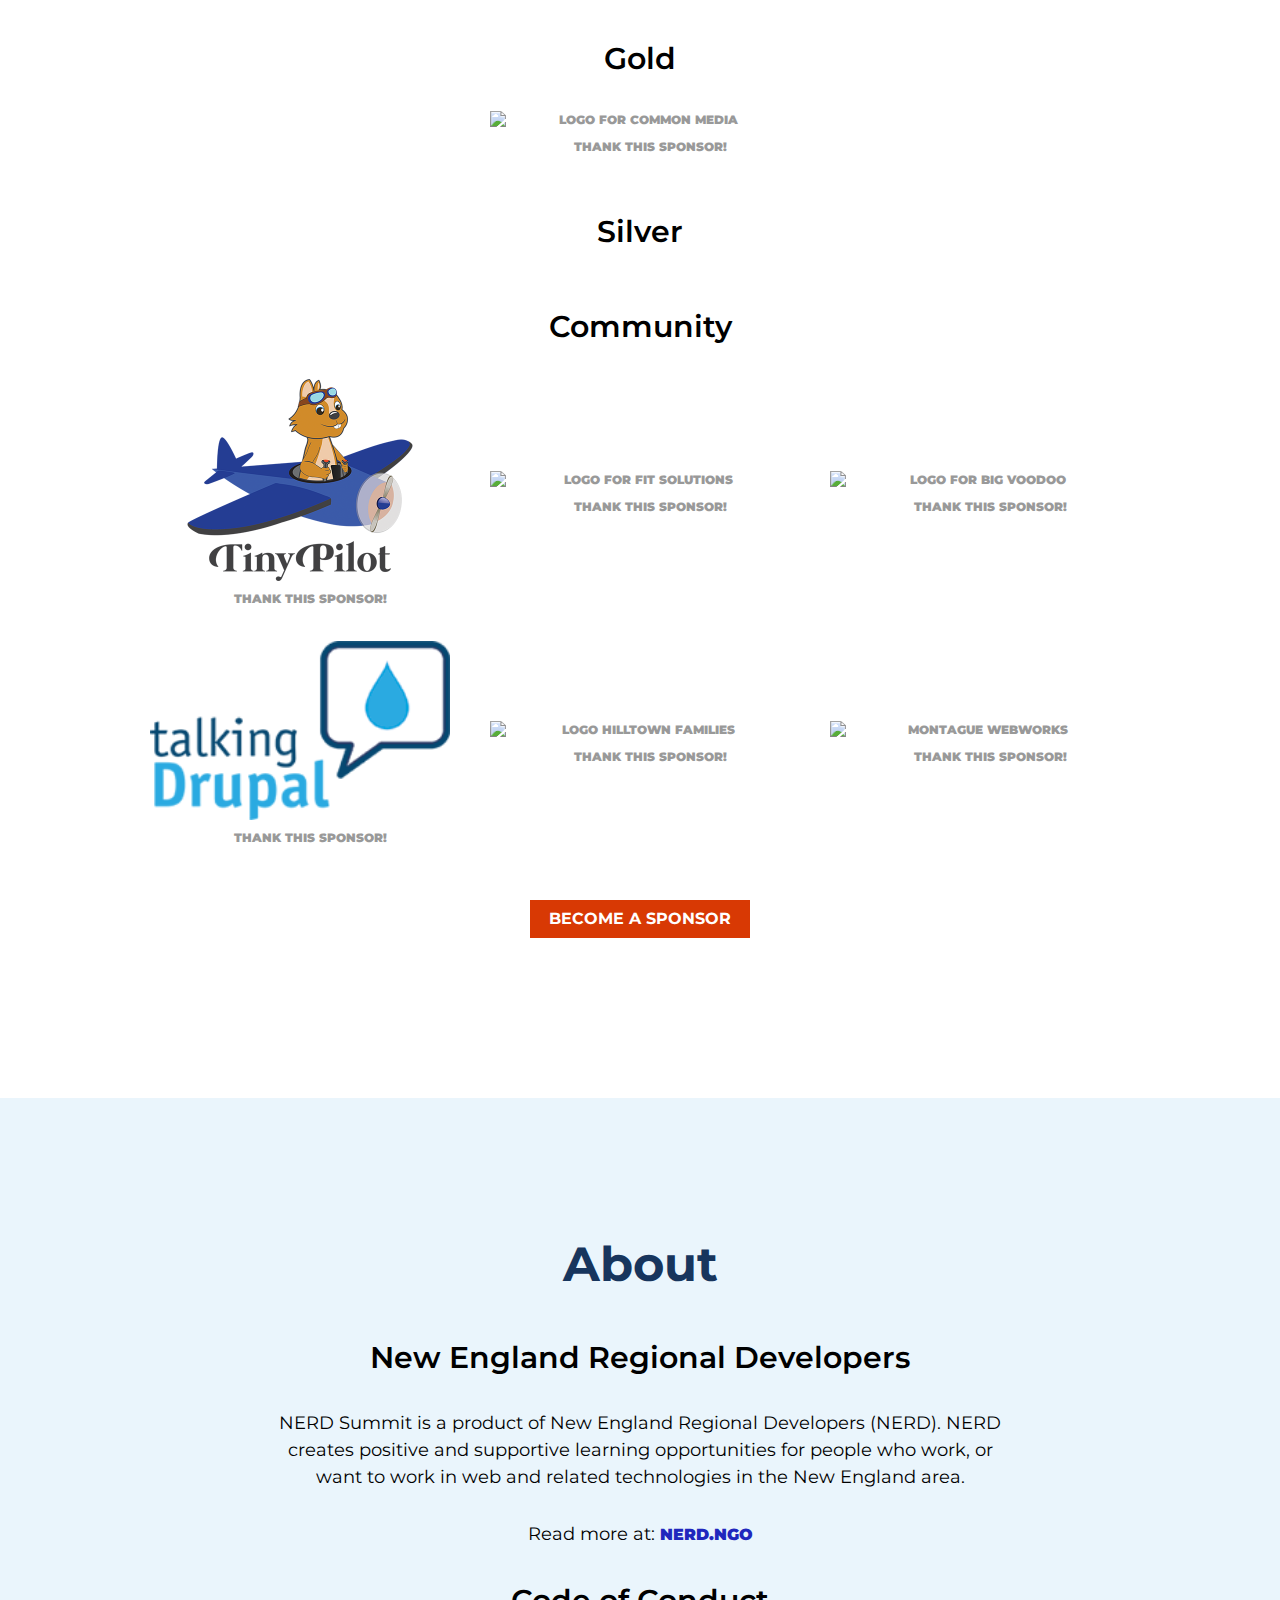
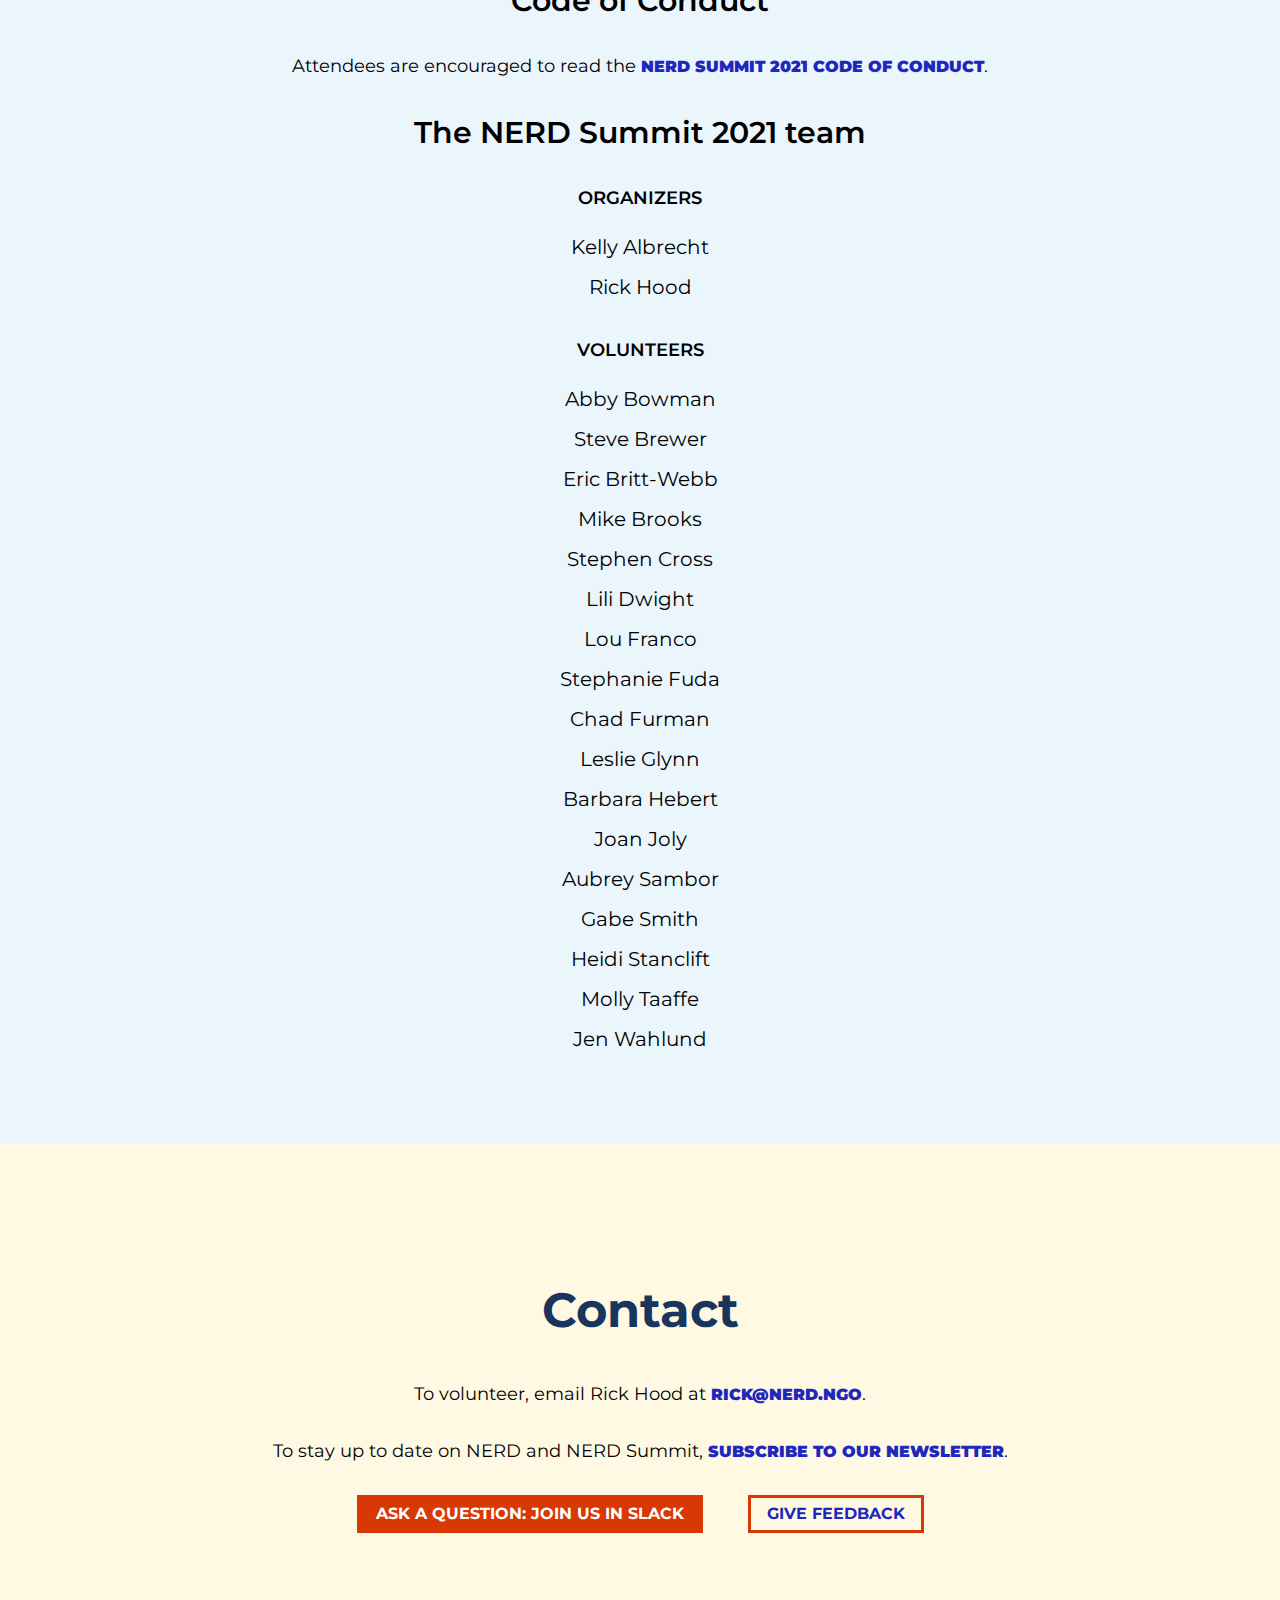
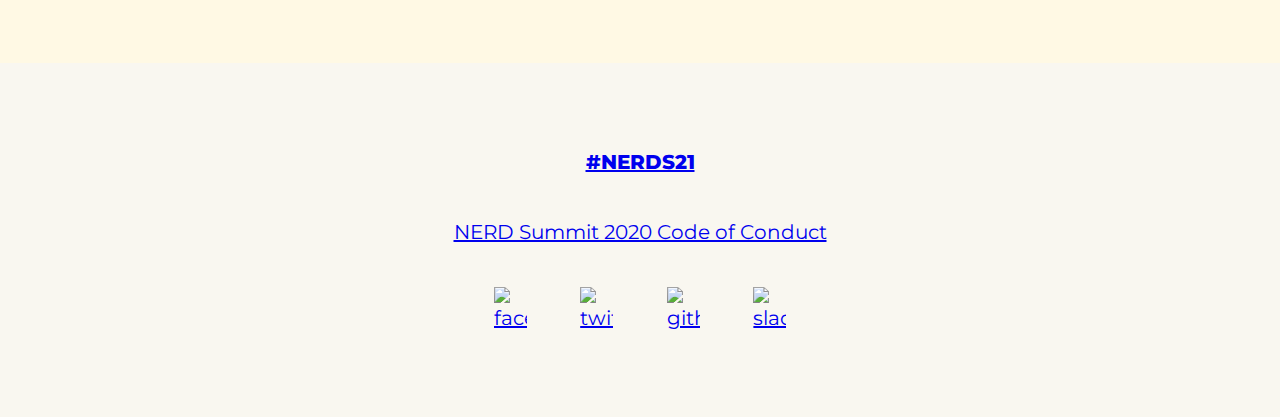
==== commit 8f886d16: "tweak to virtual summit language" ====
--- a/dev.html
+++ b/dev.html
@@ -135,15 +135,15 @@
             * You will be prompted to do so when you click a <strong>JOIN</strong> link if you do not have it, but it is better to do it in advance.
             </p>
            
-            <p>Each room color has a Zoom link (not live yet): </p>
+            <p>Each room color has a Zoom link [LINKS ARE NOT LIVE YET]: </p>
             <p>
-            <a href="/" target="_blank"><span class="coffee">HANGOUT</span></a> sponsored by Common Media and Acquia <br>
-            <a href="/" target="_blank"><span class="red">KEYNOTE</span></a> sponsored by Last Call Media <br>
-            <a href="/" target="_blank"><span class="red">RED</span></a> sponsored by Tiny Pilot<br>
-            <a href="/" target="_blank"><span class="blue">BLUE</span></a> sponsored by BigVooDoo<br>
-            <a href="/" target="_blank"><span class="green">GREEN</span></a> sponsored by Hilltown Families and MontagueWebWorks<br>
-            <a href="/" target="_blank"><span class="yellow">YELLOW</span></a> sponsored by FIT Staffing<br>
-            <a href="/" target="_blank"><span class="orange">ORANGE</span></a> sponsored by Talking Drupal<br>
+            <a href="/" target="_blank"><span class="coffee">HANGOUT</span></a> sponsored by <a href="https://commonmedia.com/" target="blank">Common Media</a> and <a href="https://www.acquia.com/" target="blank">Acquia</a> <br>
+            <a href="/" target="_blank"><span class="red">KEYNOTE</span></a> sponsored by <a href="https://lastcallmedia.com/" target="blank">Last Call Media</a> <br>
+            <a href="/" target="_blank"><span class="red">RED</span></a> sponsored by <a href="https://tinypilotkvm.com/" target="blank">Tiny Pilot</a><br>
+            <a href="/" target="_blank"><span class="blue">BLUE</span></a> sponsored by <a href="https://www.bigvoodoo.com/" target="blank">BigVooDoo</a><br>
+            <a href="/" target="_blank"><span class="green">GREEN</span></a> sponsored by <a href="https://hilltownfamilies.org/" target="blank">Hilltown Families</a> and <a href="https://montaguewebworks.com/" target="blank">MontagueWebWorks</a><br>
+            <a href="/" target="_blank"><span class="yellow">YELLOW</span></a> sponsored by <a href="https://www.fitstaffingsolutions.com/" target="blank">FIT Staffing</a><br>
+            <a href="/" target="_blank"><span class="orange">ORANGE</span></a> sponsored by <a href="https://talkingdrupal.com/" target="blank"> Talking Drupal</a><br>
            <!-- <a href="/" target="_blank"><span class="purple">PURPLE</span></a> sponsored by TBA-->
             </p>
         
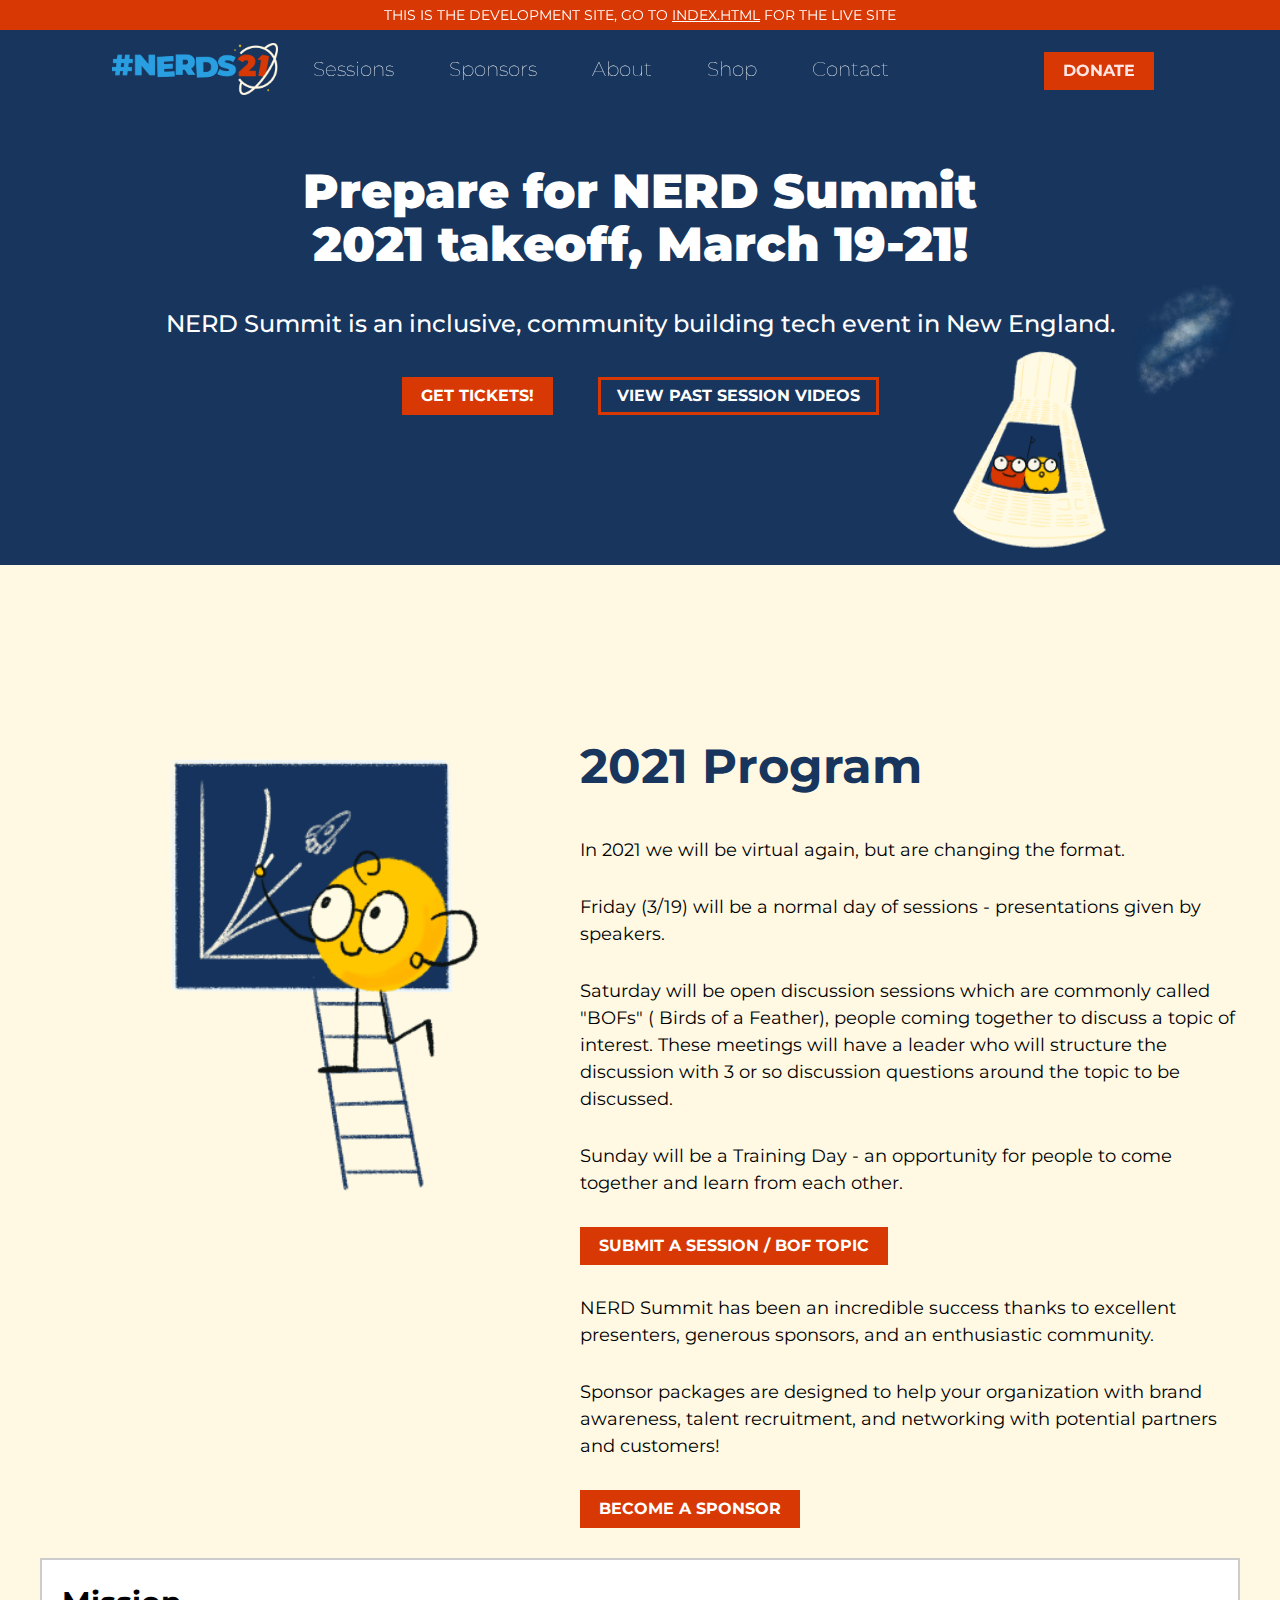
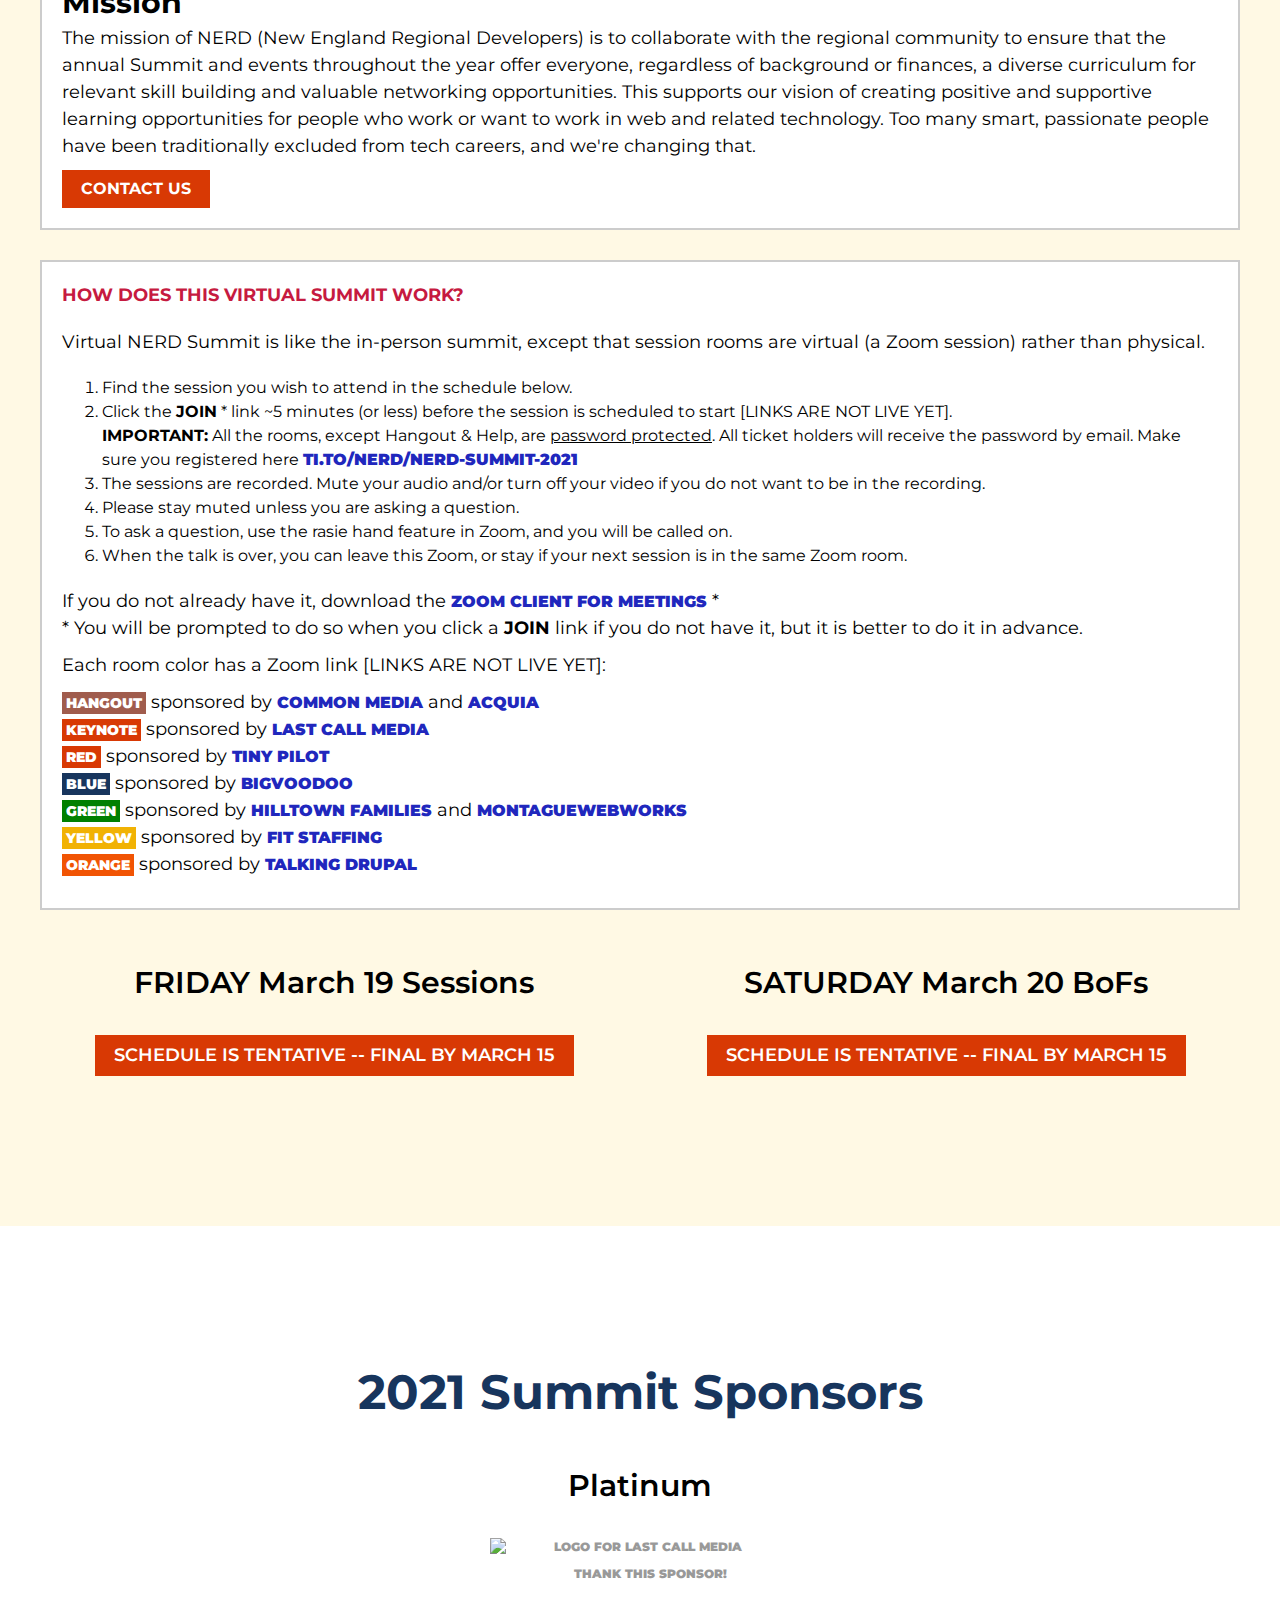
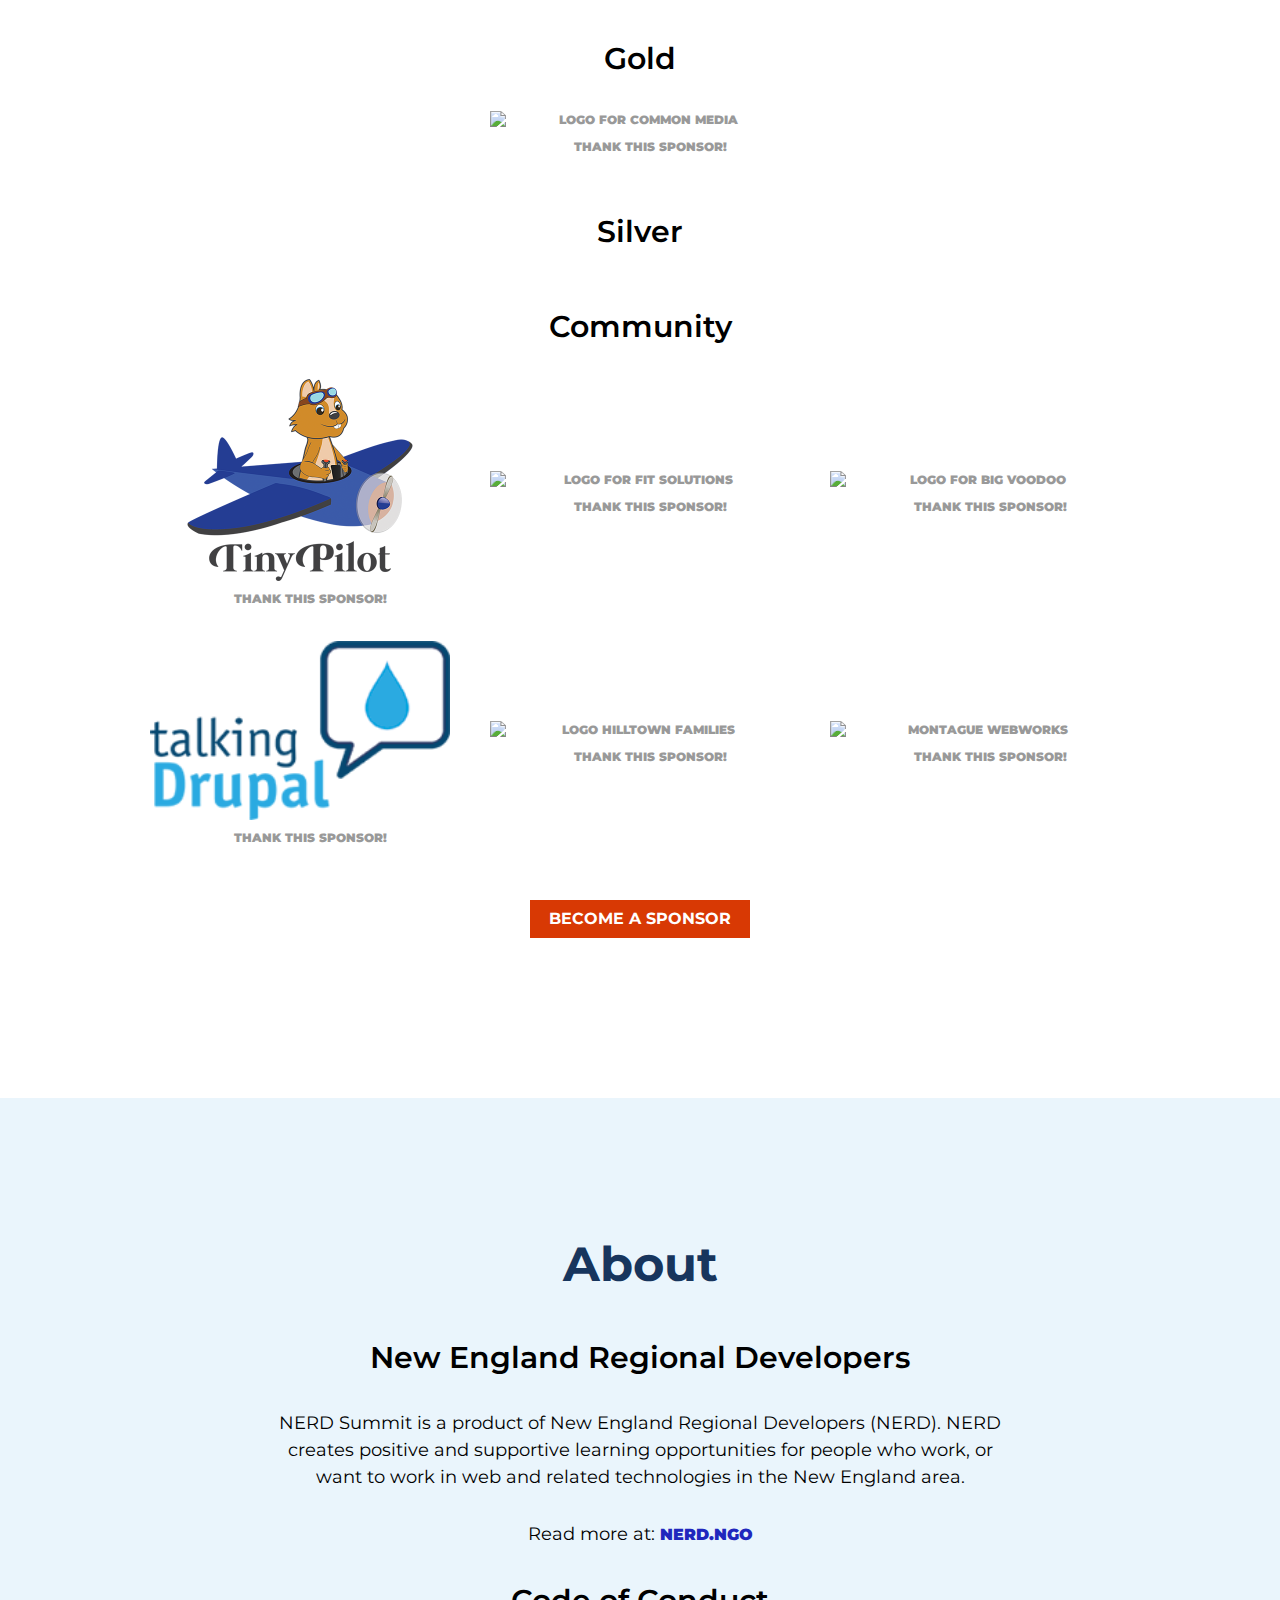
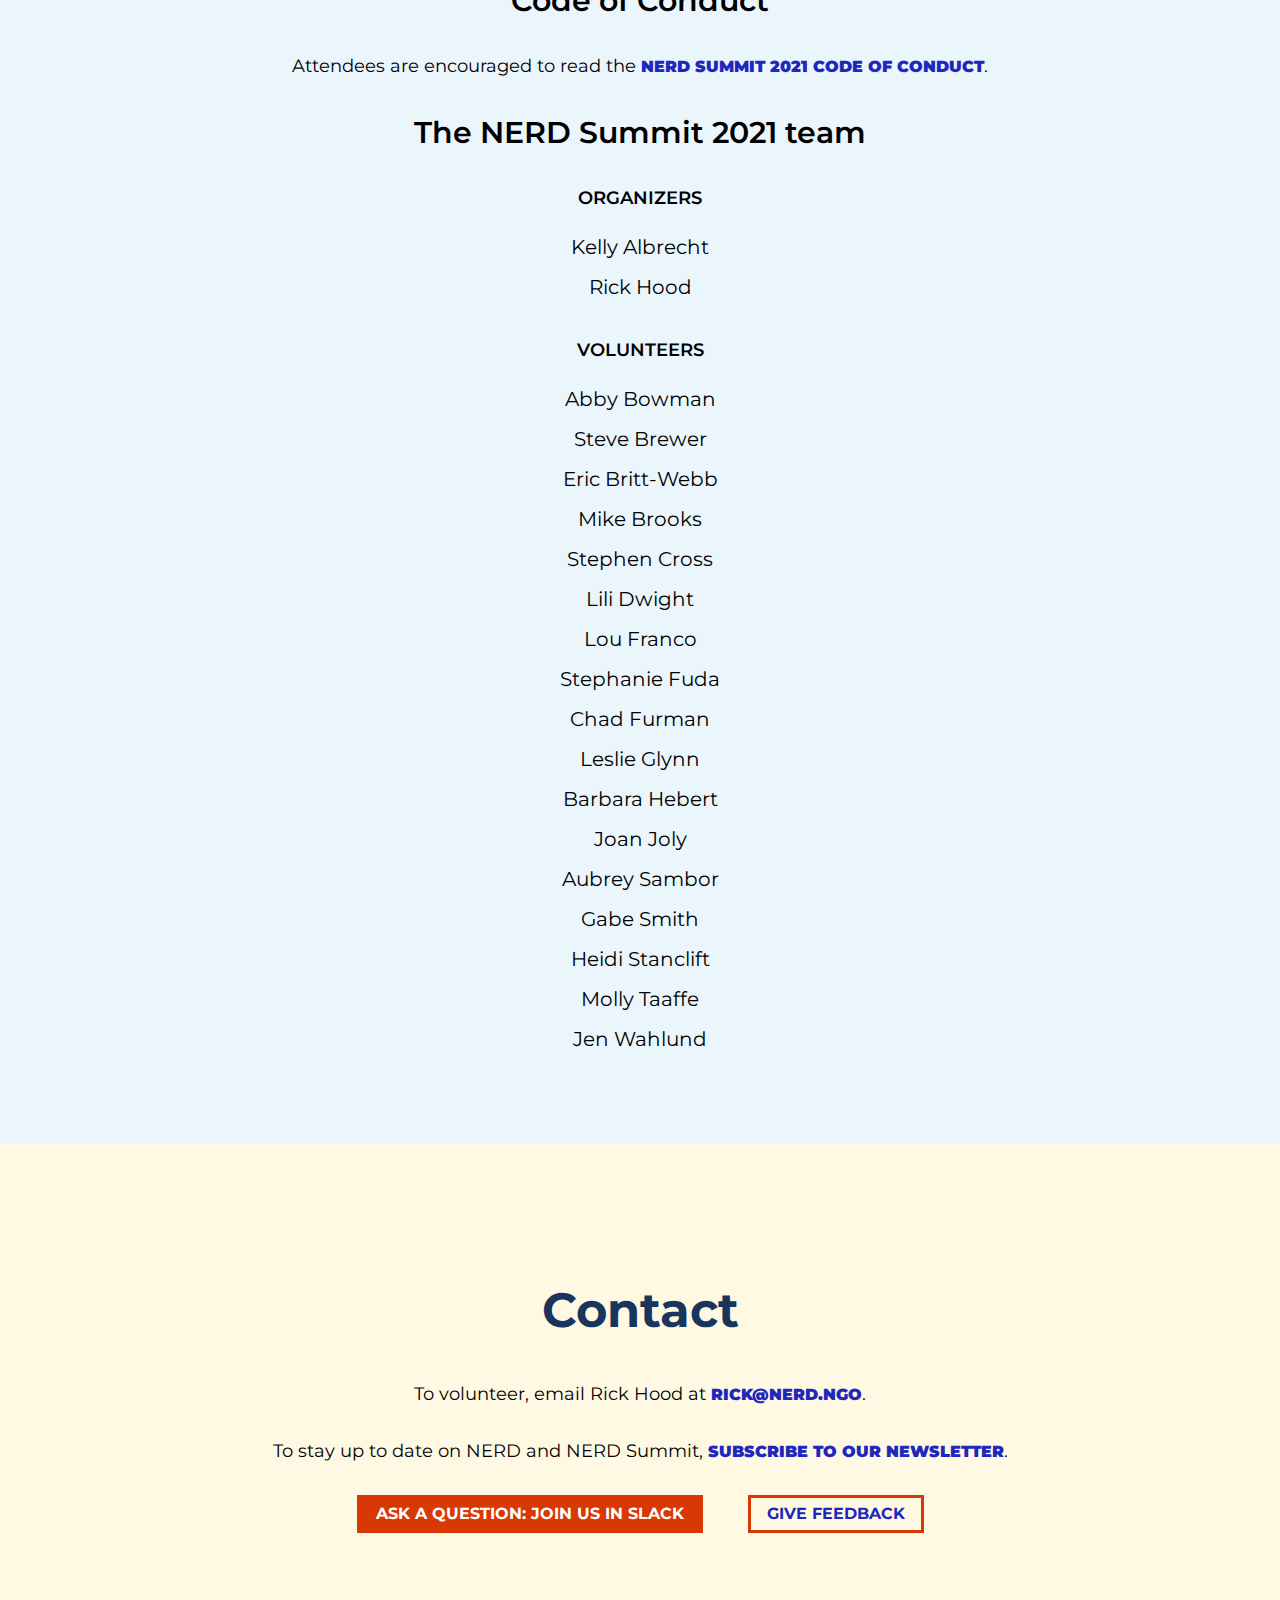
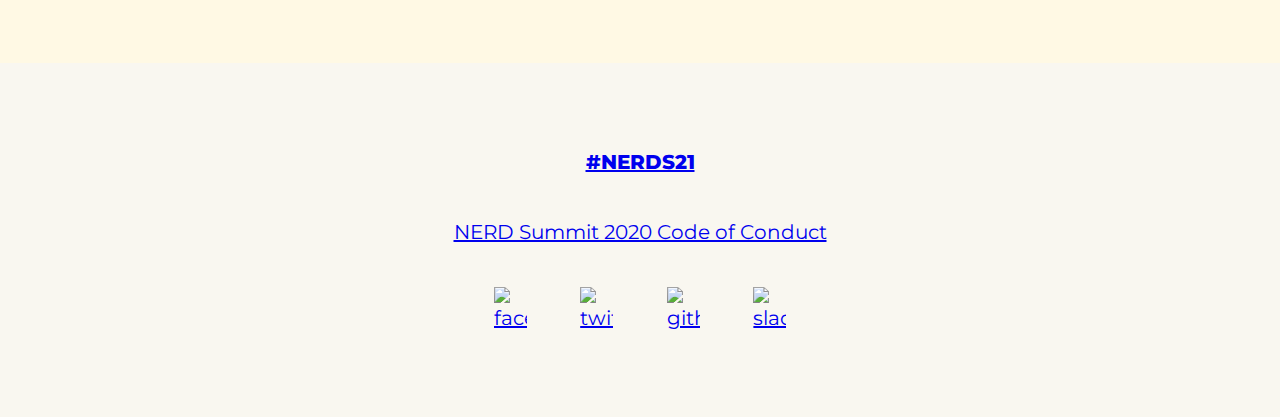
==== commit acea0e9b: "added ticket link to dev" ====
--- a/dev.html
+++ b/dev.html
@@ -54,19 +54,12 @@
         <span class="billboard__callout">NERD Summit is an inclusive, community building tech event in New England.</span>
               
         <ul class="billboard__button-container">
-    <!--   <li class="billboard__button-item">
-            <a class="billboard__button billboard__button--primary" href="https://ti.to/nerd/nerd-summit-2020" target="blank">Get tickets!</a>
-          </li>  -->
-           <li class="billboard__button-item">
-                  <a class="billboard__button billboard__button--primary" href="https://www.youtube.com/nerdsummit" target="blank">View past session videos</a>
+          <li class="billboard__button-item">
+            <a class="billboard__button billboard__button--primary" href="https://ti.to/nerd/nerd-summit-2021" target="blank">Get tickets!</a>
+          </li>  
+          <li class="billboard__button-item">
+            <a class="billboard__button billboard__button--outline" href="https://www.youtube.com/nerdsummit" target="blank">View past session videos</a>
           </li>
-          <li class="billboard__button-item">
-                  <a class="billboard__button billboard__button--outline" href="https://2020.nerdsummit.org" target="blank">2020.nerdsummit.org</a>
-          </li>
-         <!--    <li class="billboard__button-item">
-            <a class="billboard__button billboard__button--secondary" href="https://wiki.nerd.ngo/display/SPONSOR" target="blank">Become a sponsor</a>
-          </li>
-          -->
         </ul>
           <img src="images/NERDys_2021_3.png" class="nerdy__hero" alt="" />
       </div>
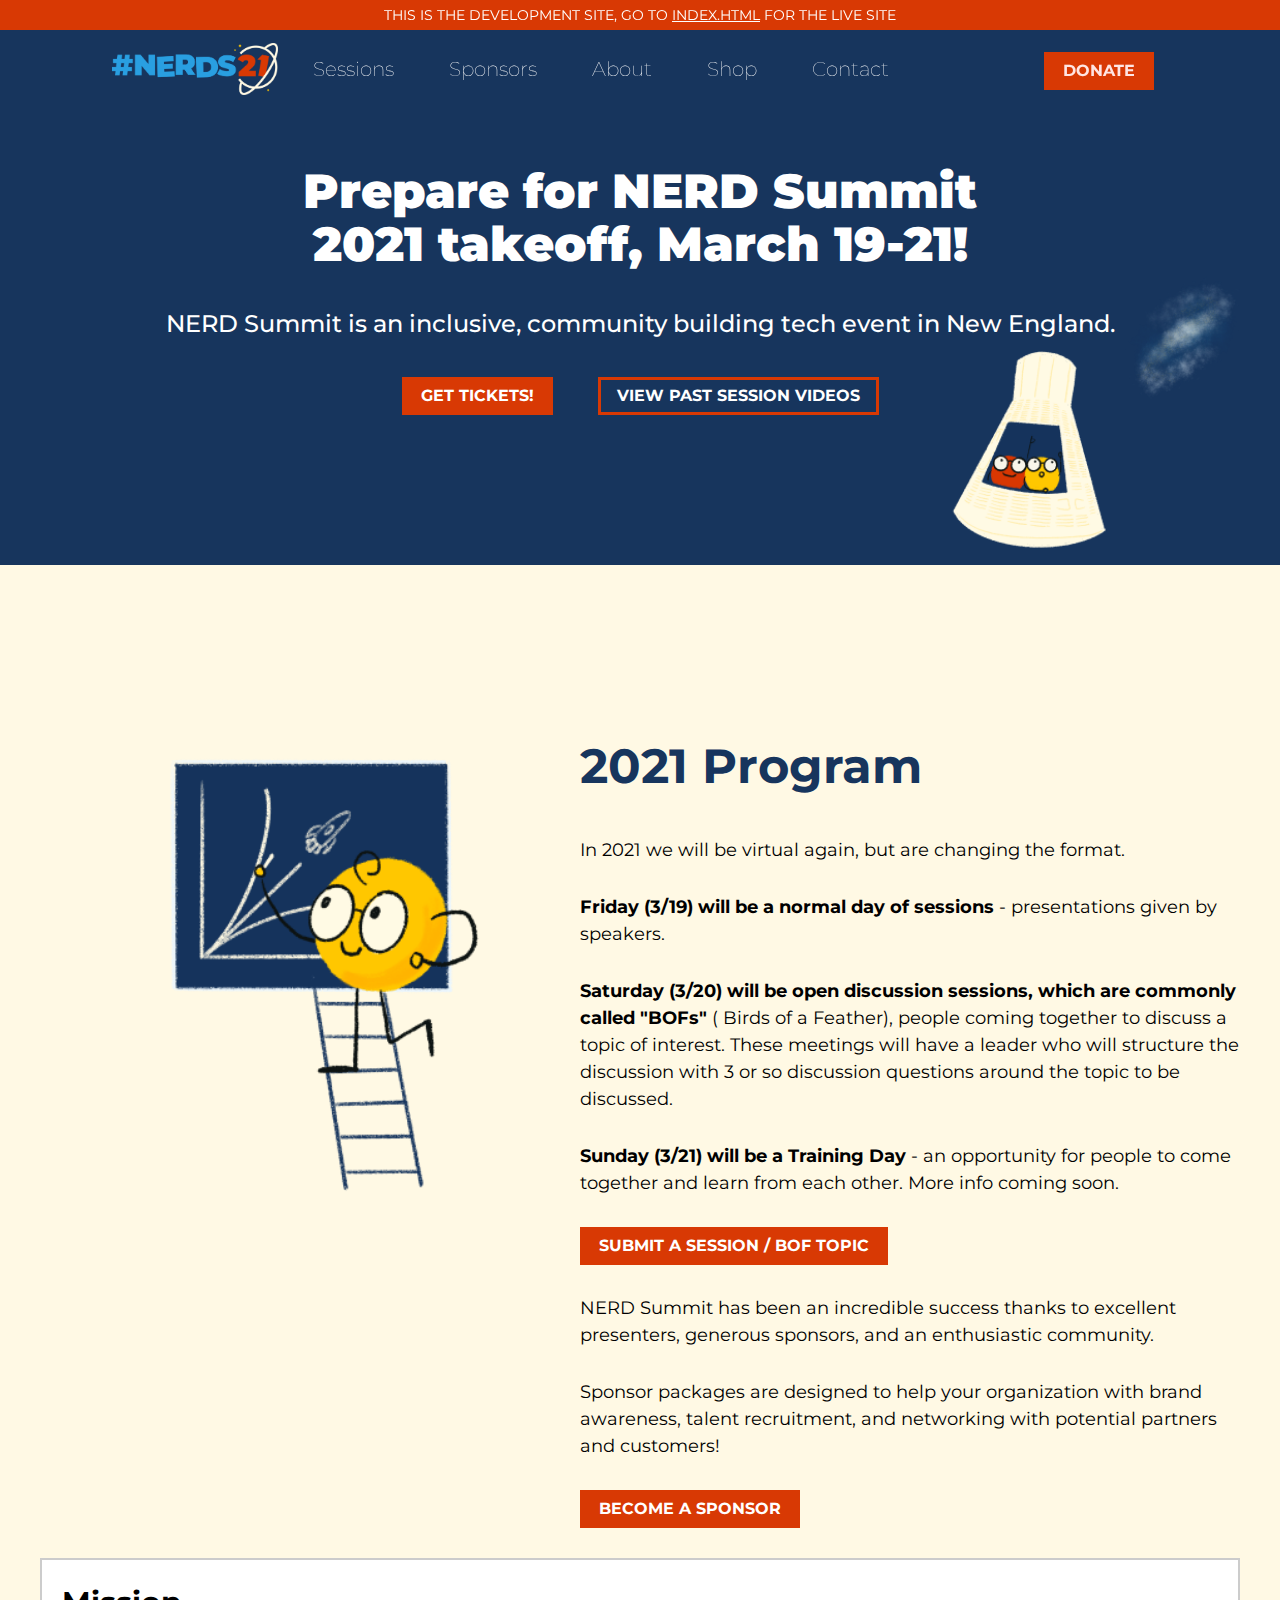
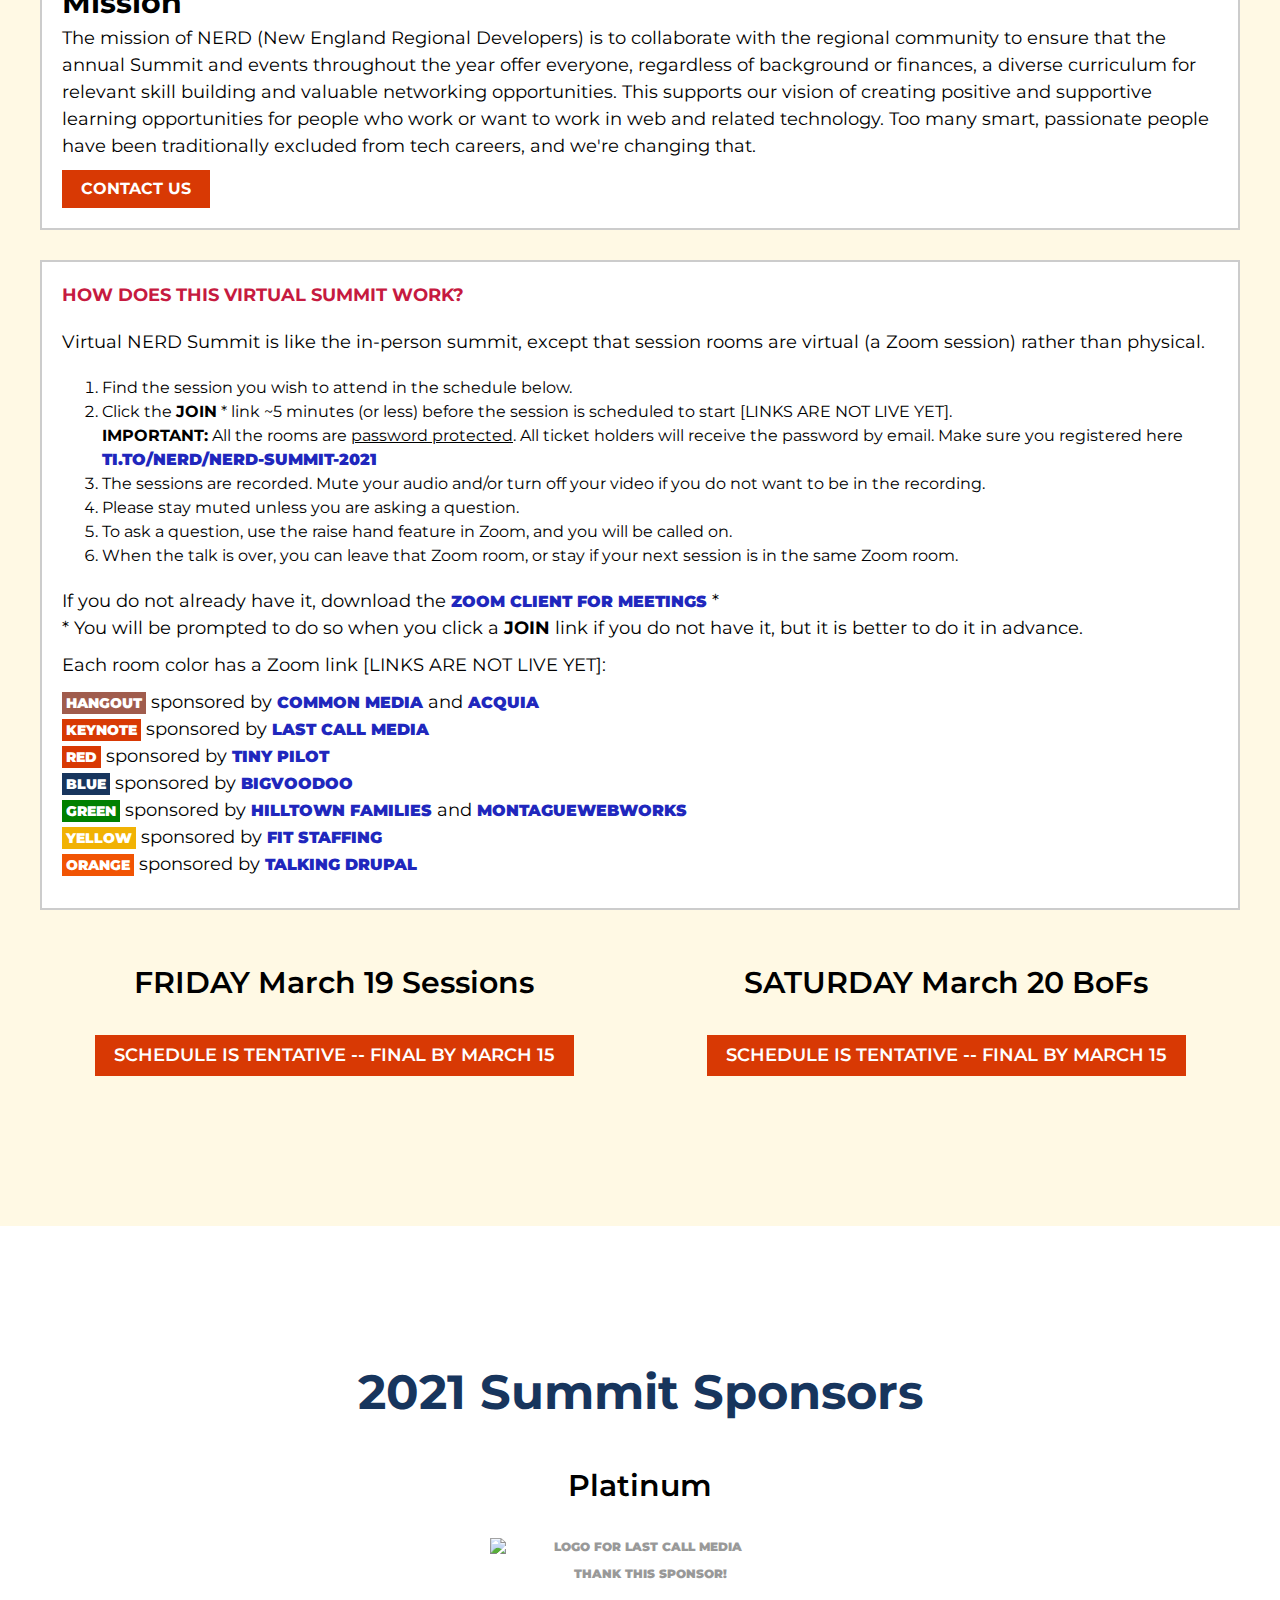
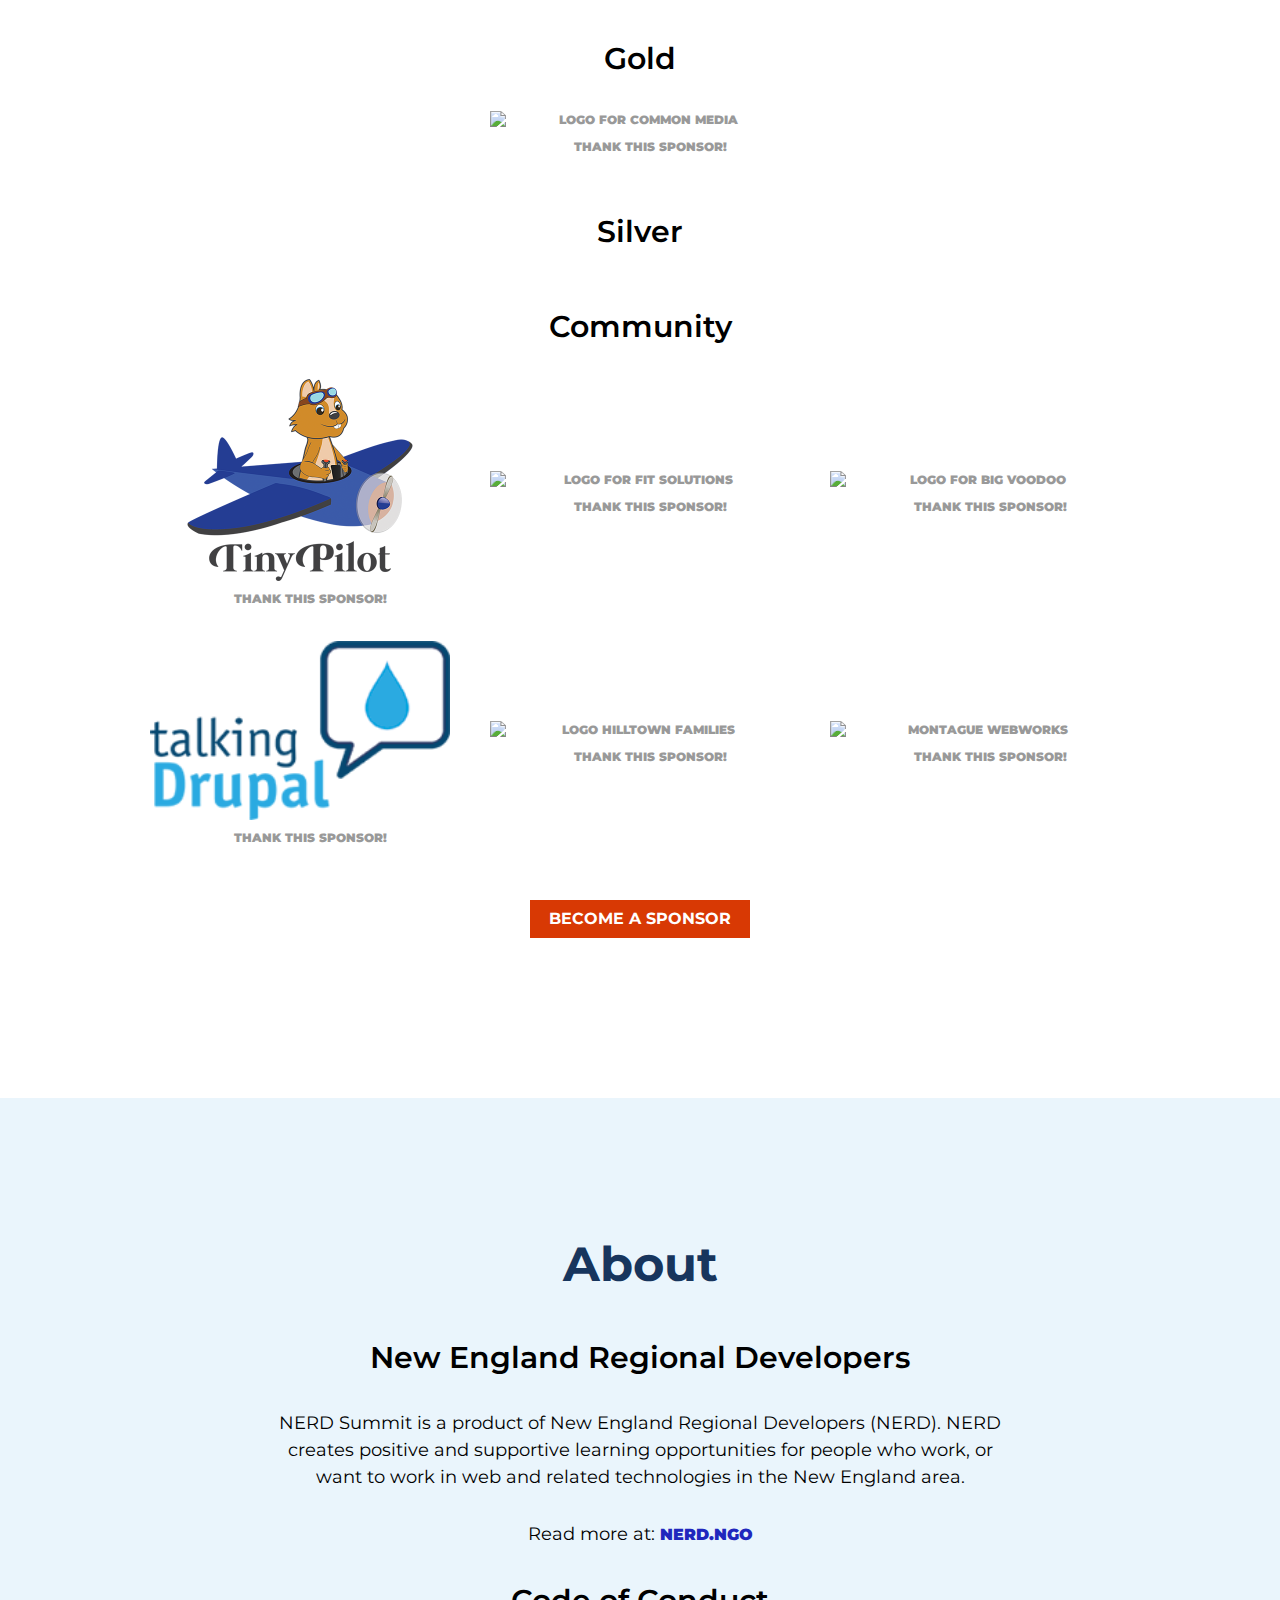
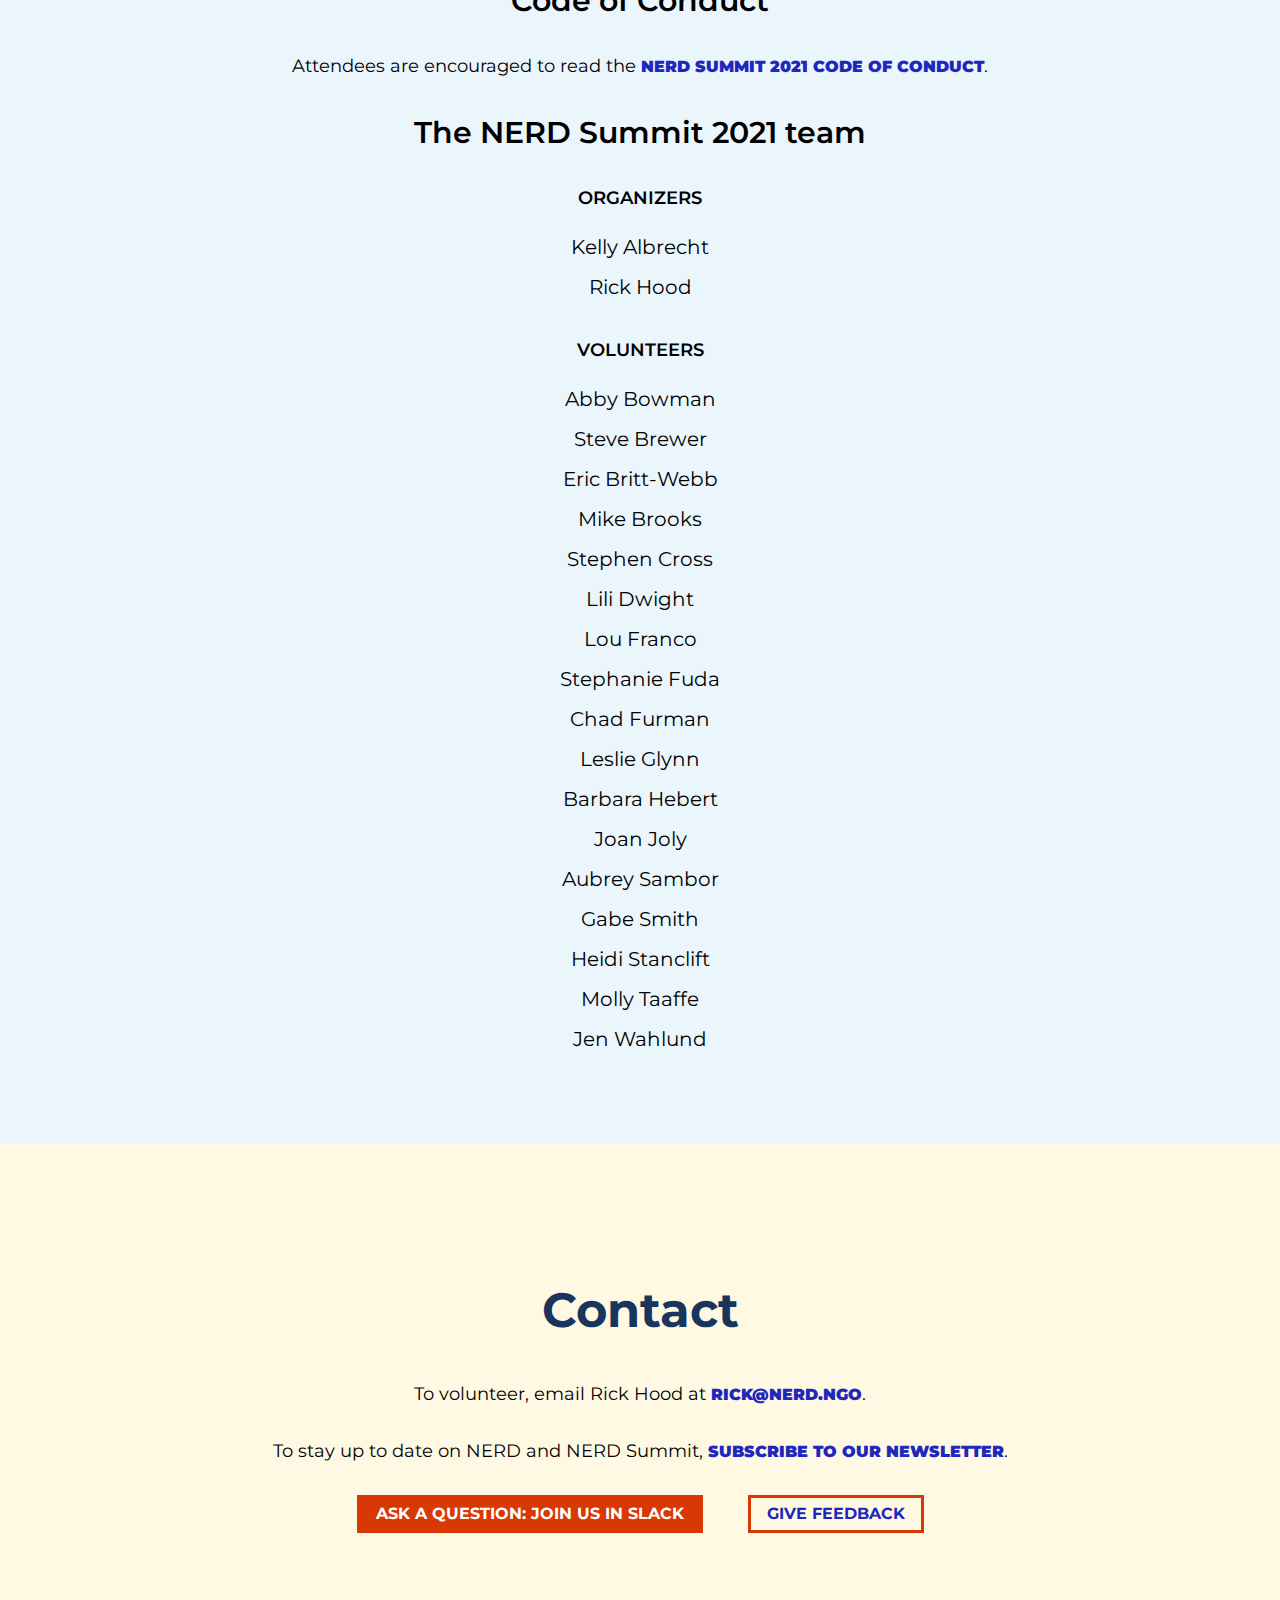
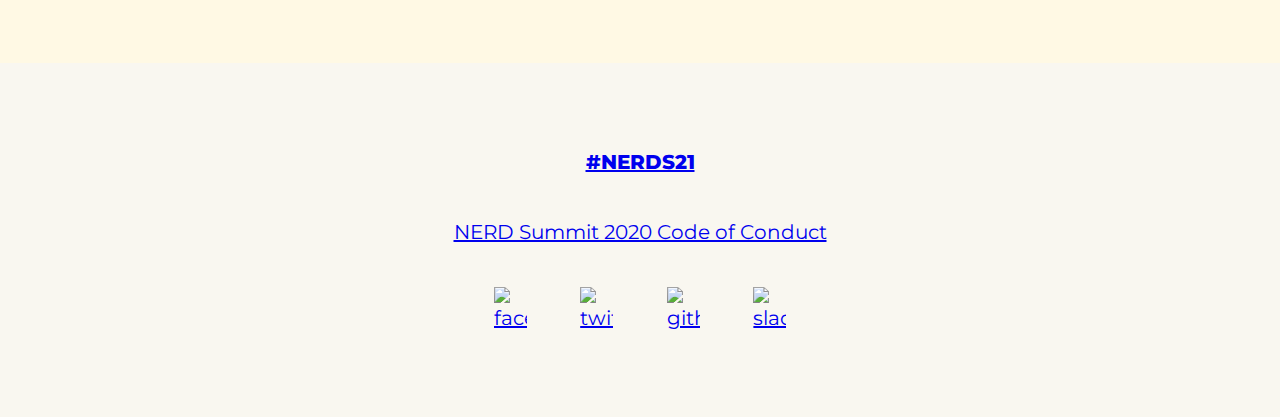
==== commit 10f7e966: "fixes to HOW DOES THIS VIRTUAL SUMMIT WORK? text" ====
--- a/dev.html
+++ b/dev.html
@@ -75,10 +75,10 @@
           <h2 class="billboard__header--blue">2021 Program</h2>     
 
           <p>In 2021 we will be virtual again, but are changing the format.</p>  
-          <p>Friday (3/19) will be a normal day of sessions - presentations given by speakers.</p>  
-          <p>Saturday will be open discussion sessions which are commonly called "BOFs" ( Birds of a Feather),  people coming together to discuss a topic of interest. 
+          <p><strong>Friday (3/19) will be a normal day of sessions</strong> - presentations given by speakers.</p>  
+          <p><strong>Saturday (3/20) will be open discussion sessions, which are commonly called "BOFs"</strong> ( Birds of a Feather),  people coming together to discuss a topic of interest. 
           These meetings will have a leader who will structure the discussion with 3 or so discussion questions around the topic to be discussed. </p>
-          <p>Sunday will be a Training Day - an opportunity for people to come together and learn from each other.<p>  
+          <p><strong>Sunday (3/21) will be a Training Day</strong> - an opportunity for people to come together and learn from each other. More info coming soon.<p>  
     
           <a class="billboard__button billboard__button--primary" href='https://nerdsummit.atlassian.net/wiki/spaces/SES/overview'>SUBMIT A SESSION / BOF TOPIC</a> </p>
           <p> NERD Summit has been an incredible success thanks to excellent presenters, generous sponsors, and an enthusiastic community. </p>
@@ -116,12 +116,12 @@
             <ol>
               <li>Find the session you wish to attend in the schedule below.</li>
               <li>Click the <strong>JOIN</strong> * link ~5 minutes (or less) before the session is scheduled to start [LINKS ARE NOT LIVE YET]. <br>
-              <strong>IMPORTANT:</strong> All the rooms, except Hangout & Help, are <u>password protected</u>. All ticket holders will receive the password by email. Make sure you registered here <a href="https://ti.to/nerd/nerd-summit-2021">ti.to/nerd/nerd-summit-2021</a>
+              <strong>IMPORTANT:</strong> All the rooms are <u>password protected</u>. All ticket holders will receive the password by email. Make sure you registered here <a href="https://ti.to/nerd/nerd-summit-2021">ti.to/nerd/nerd-summit-2021</a>
               </li>
               <li>The sessions are recorded. Mute your audio and/or turn off your video if you do not want to be in the recording.</li>            
               <li>Please stay muted unless you are asking a question.</li>
-              <li>To ask a question, use the rasie hand feature in Zoom, and you will be called on.</li>
-              <li>When the talk is over, you can leave this Zoom, or stay if your next session is in the same Zoom room.</li>
+              <li>To ask a question, use the raise hand feature in Zoom, and you will be called on.</li>
+              <li>When the talk is over, you can leave that Zoom room, or stay if your next session is in the same Zoom room.</li>
             </ol>
     
             <p>If you do not already have it, download the <a href="https://zoom.us/download#client_4meeting">Zoom Client for Meetings</a> * <br>
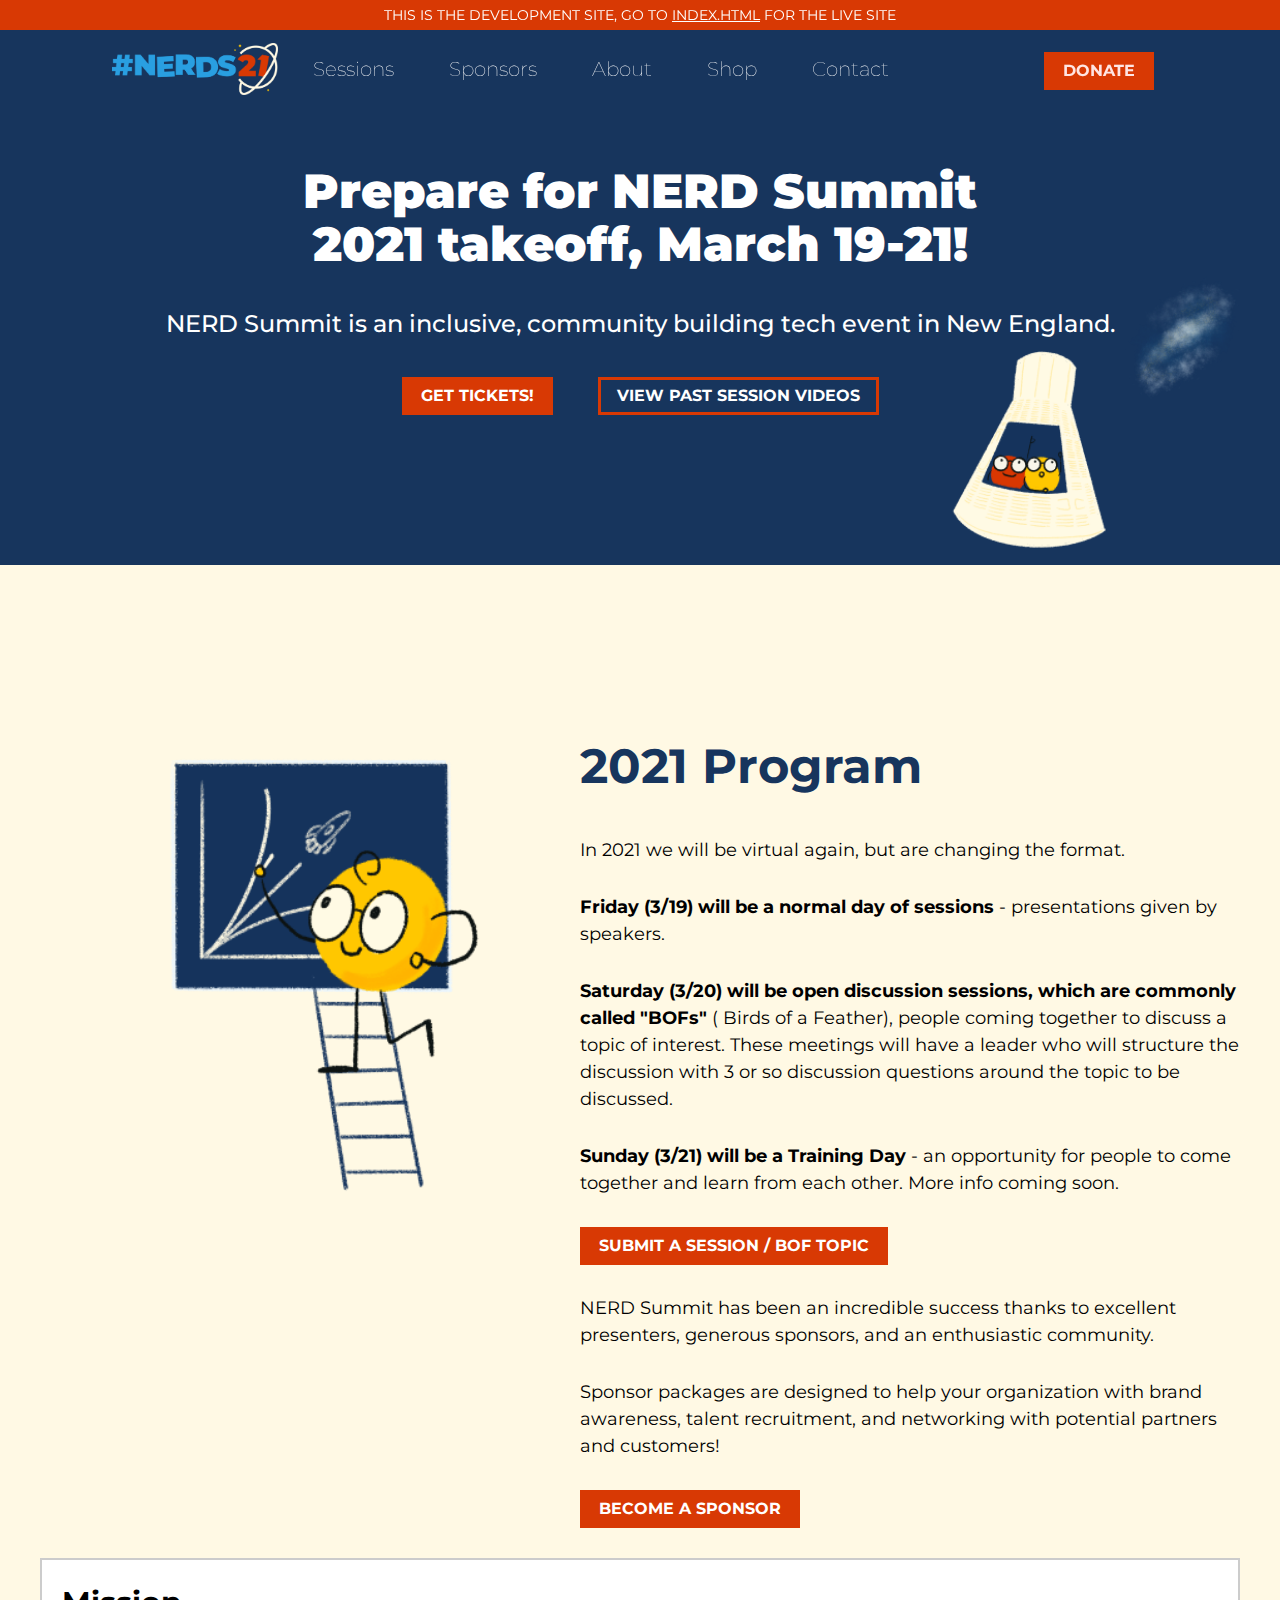
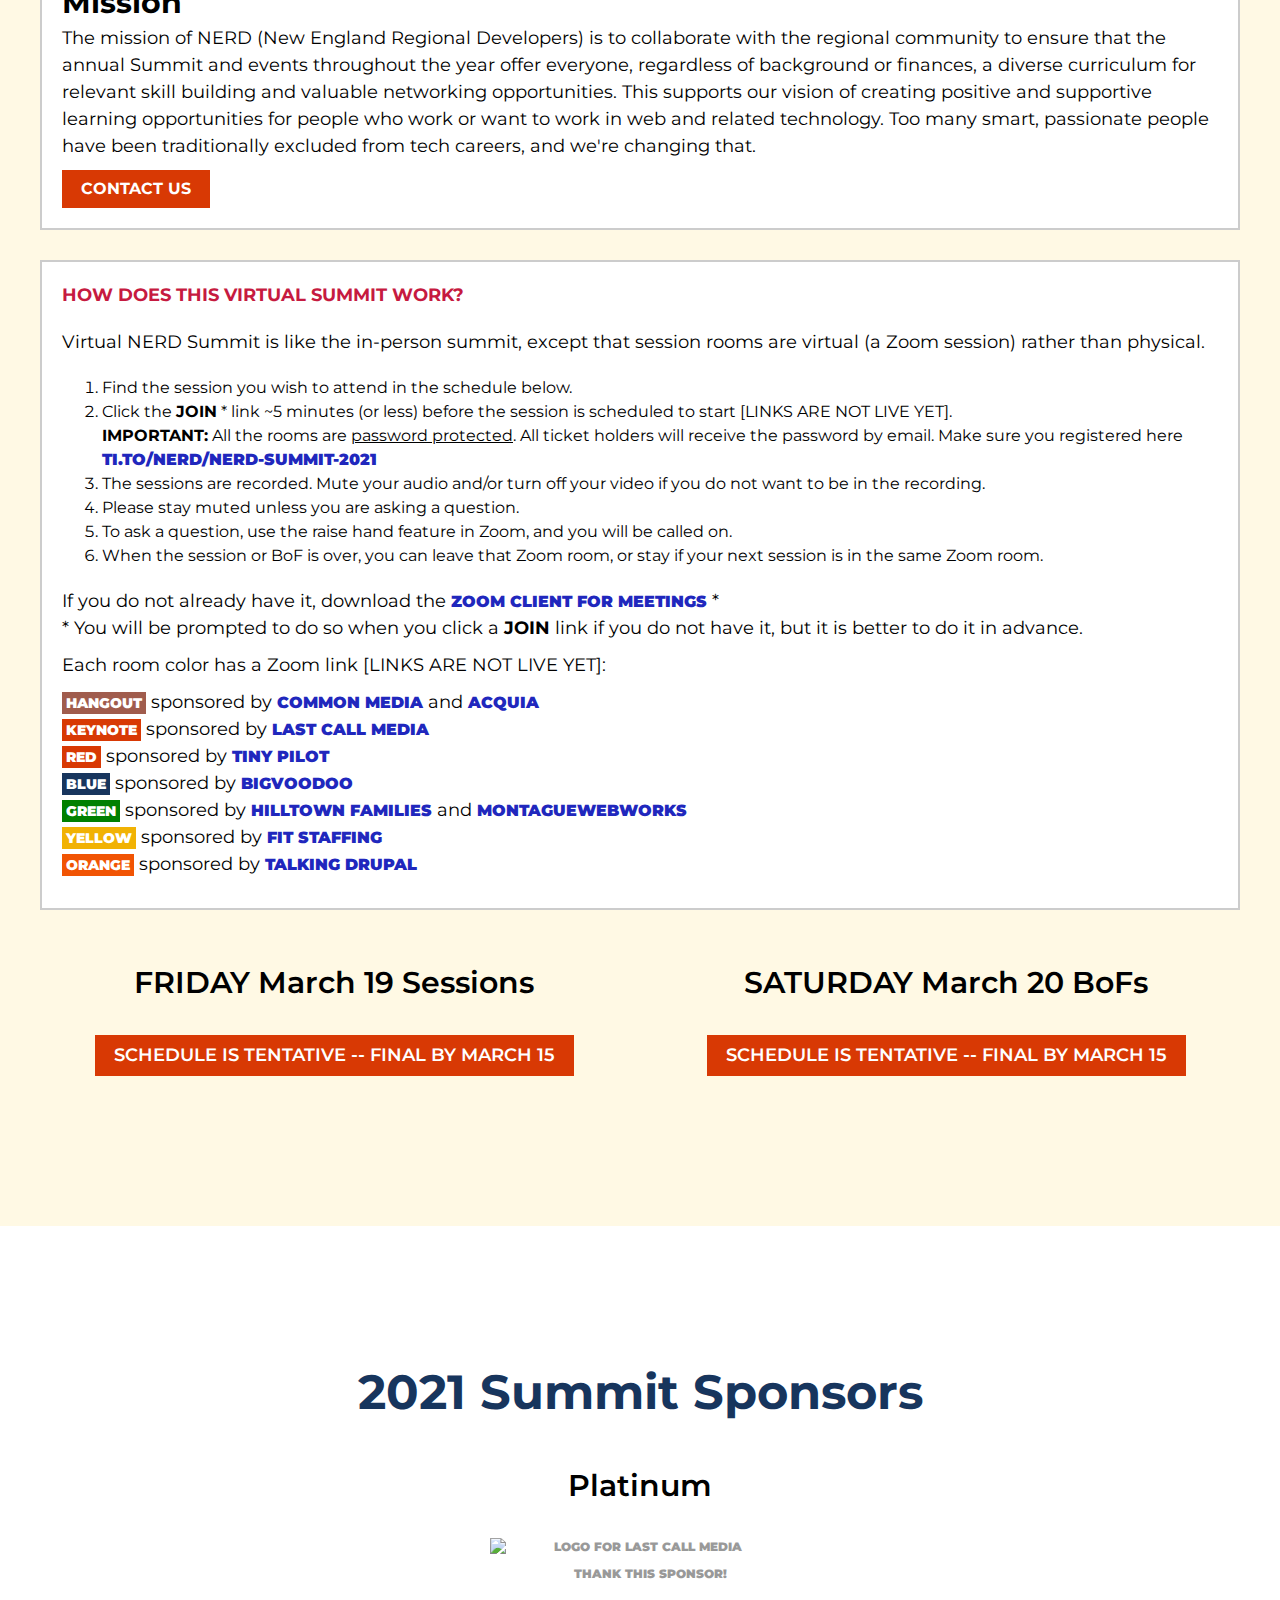
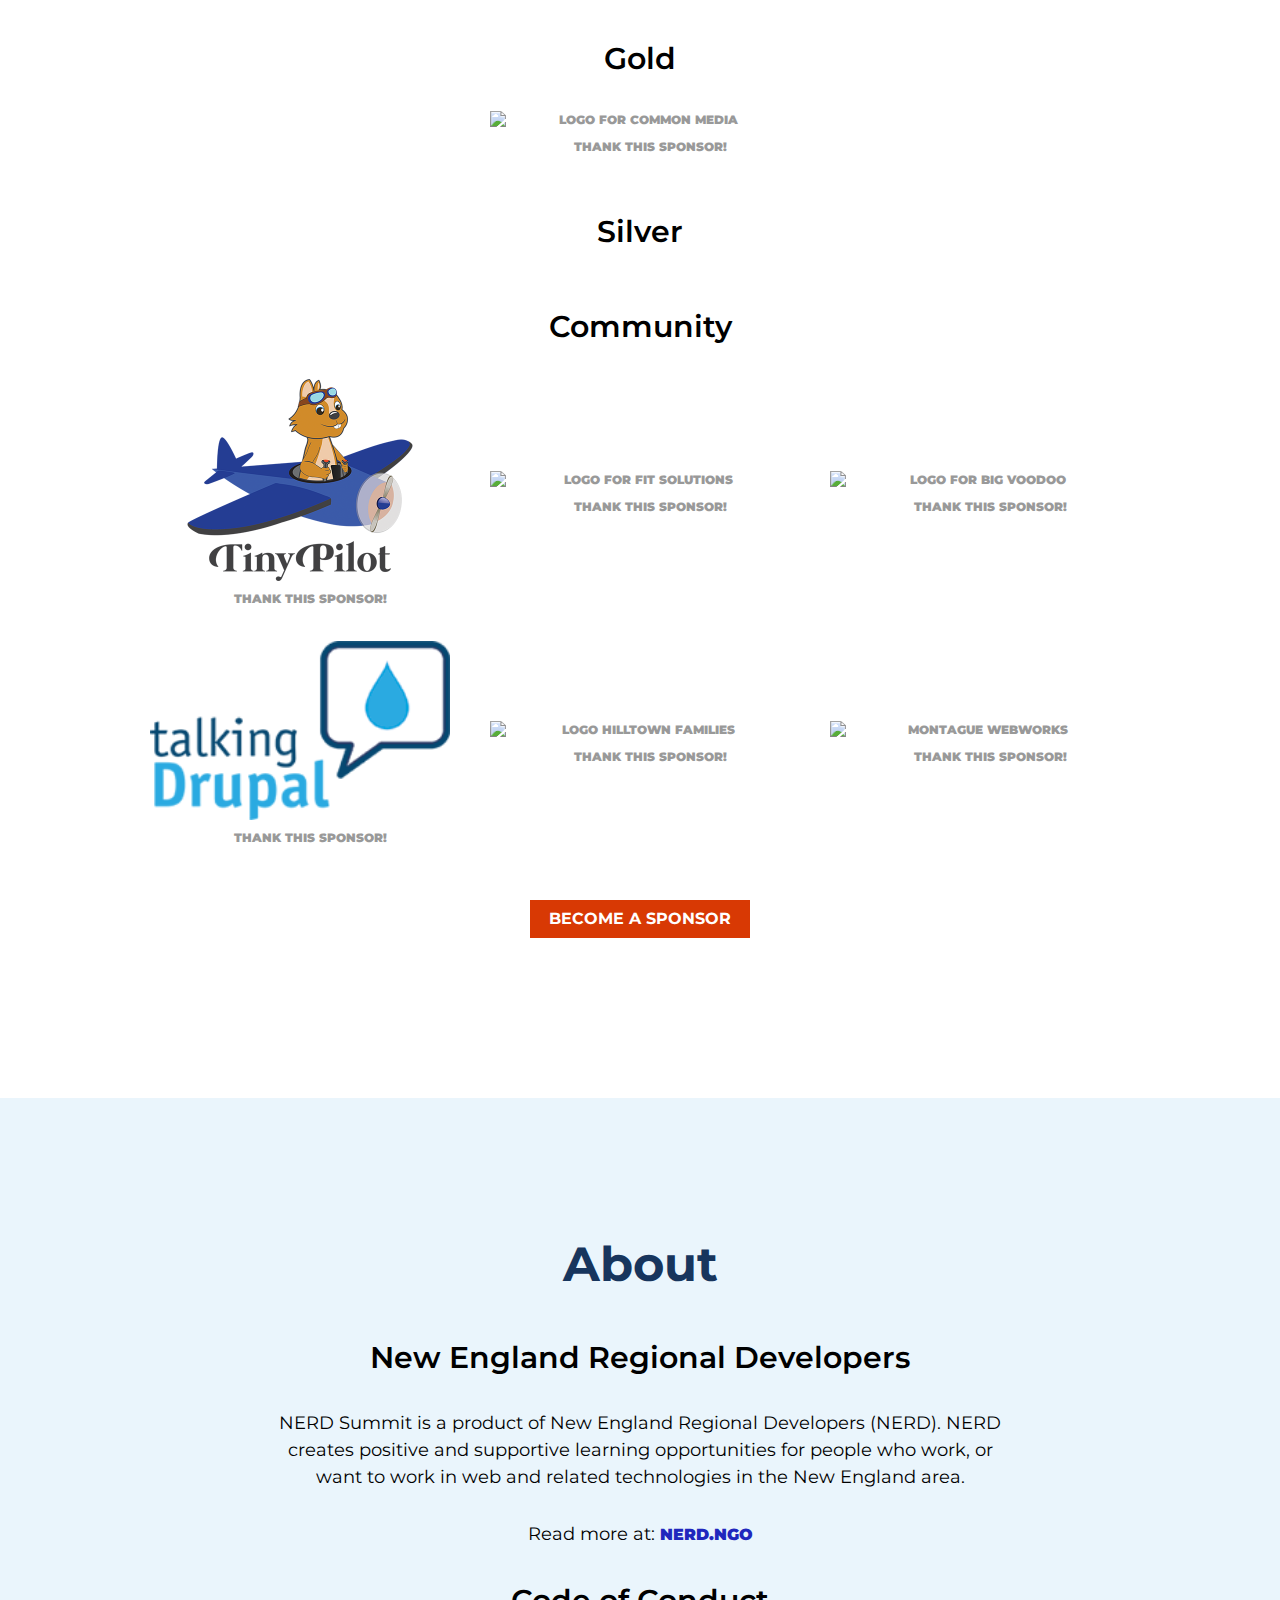
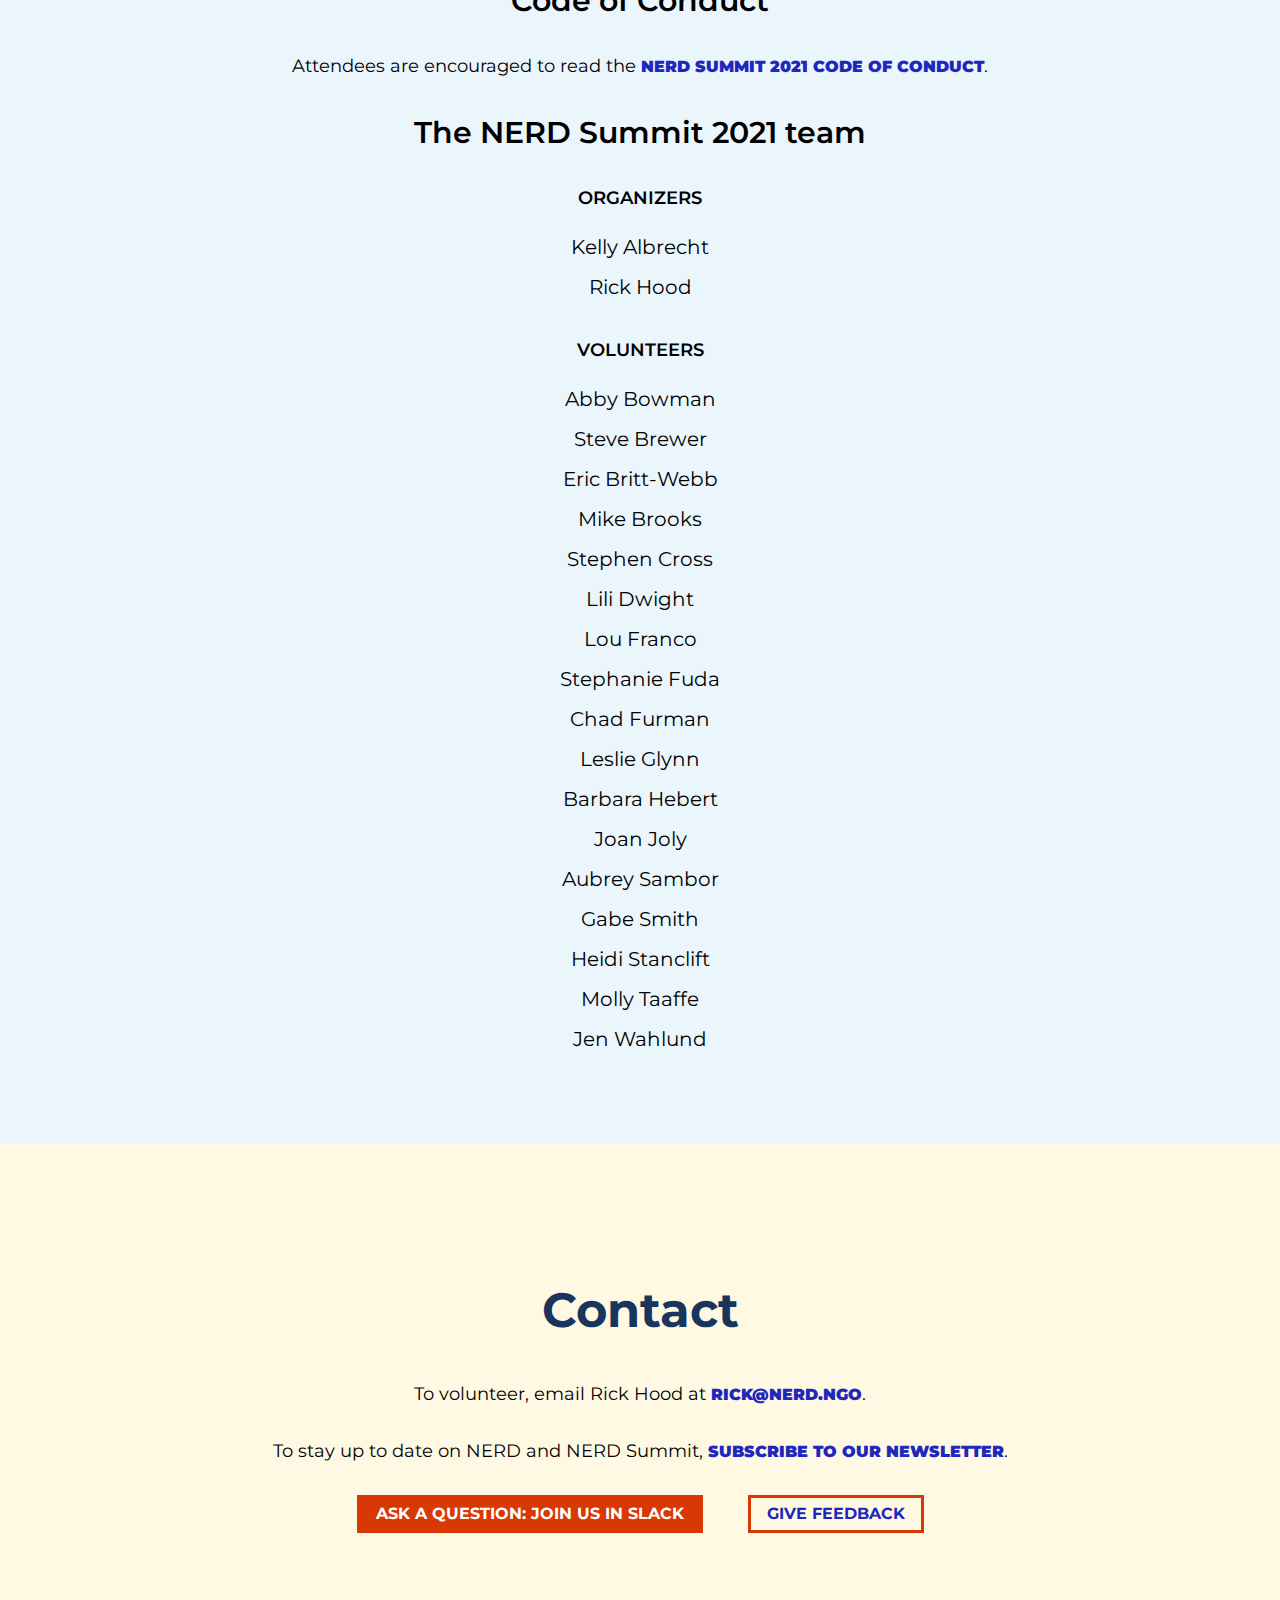
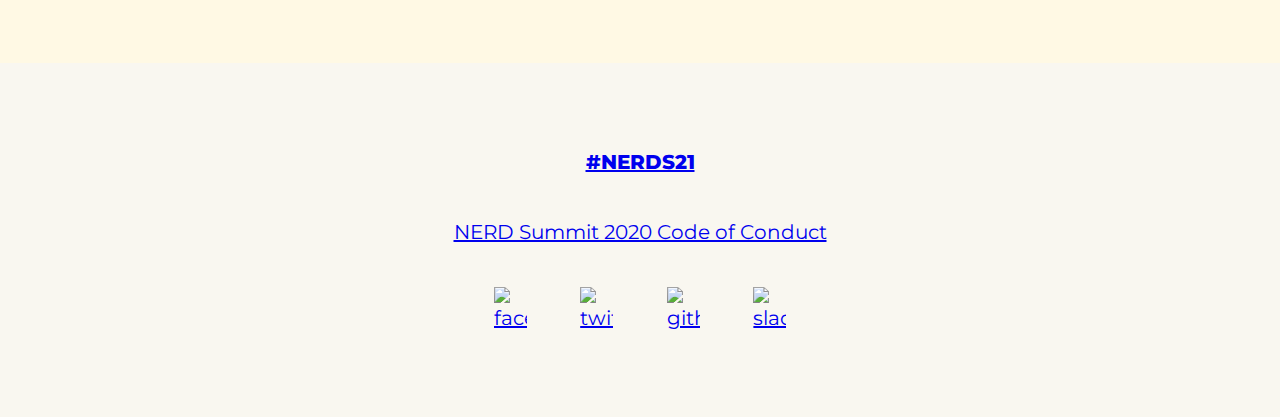
==== commit 9b9c9d11: "tweak to HOW DOES THIS VIRTUAL SUMMIT WORK? text" ====
--- a/dev.html
+++ b/dev.html
@@ -121,7 +121,7 @@
               <li>The sessions are recorded. Mute your audio and/or turn off your video if you do not want to be in the recording.</li>            
               <li>Please stay muted unless you are asking a question.</li>
               <li>To ask a question, use the raise hand feature in Zoom, and you will be called on.</li>
-              <li>When the talk is over, you can leave that Zoom room, or stay if your next session is in the same Zoom room.</li>
+              <li>When the session or BoF is over, you can leave that Zoom room, or stay if your next session is in the same Zoom room.</li>
             </ol>
     
             <p>If you do not already have it, download the <a href="https://zoom.us/download#client_4meeting">Zoom Client for Meetings</a> * <br>
